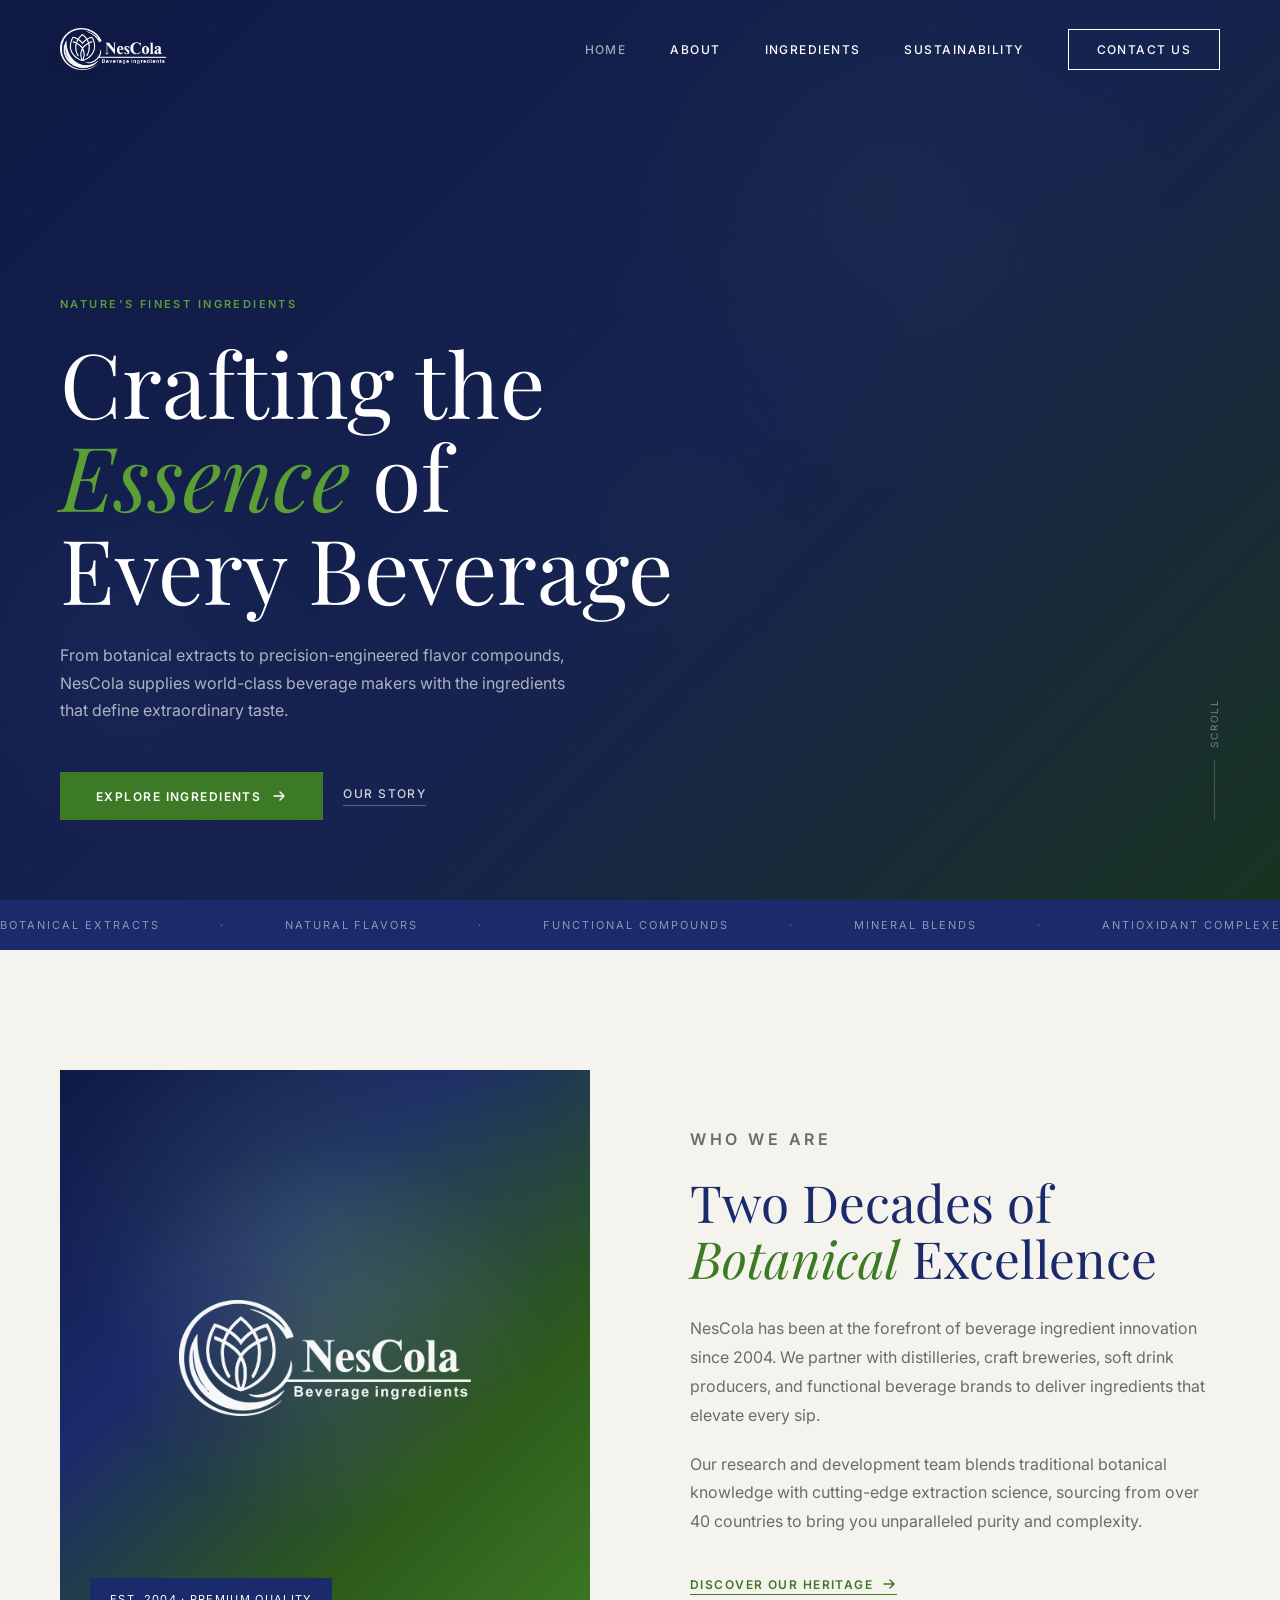
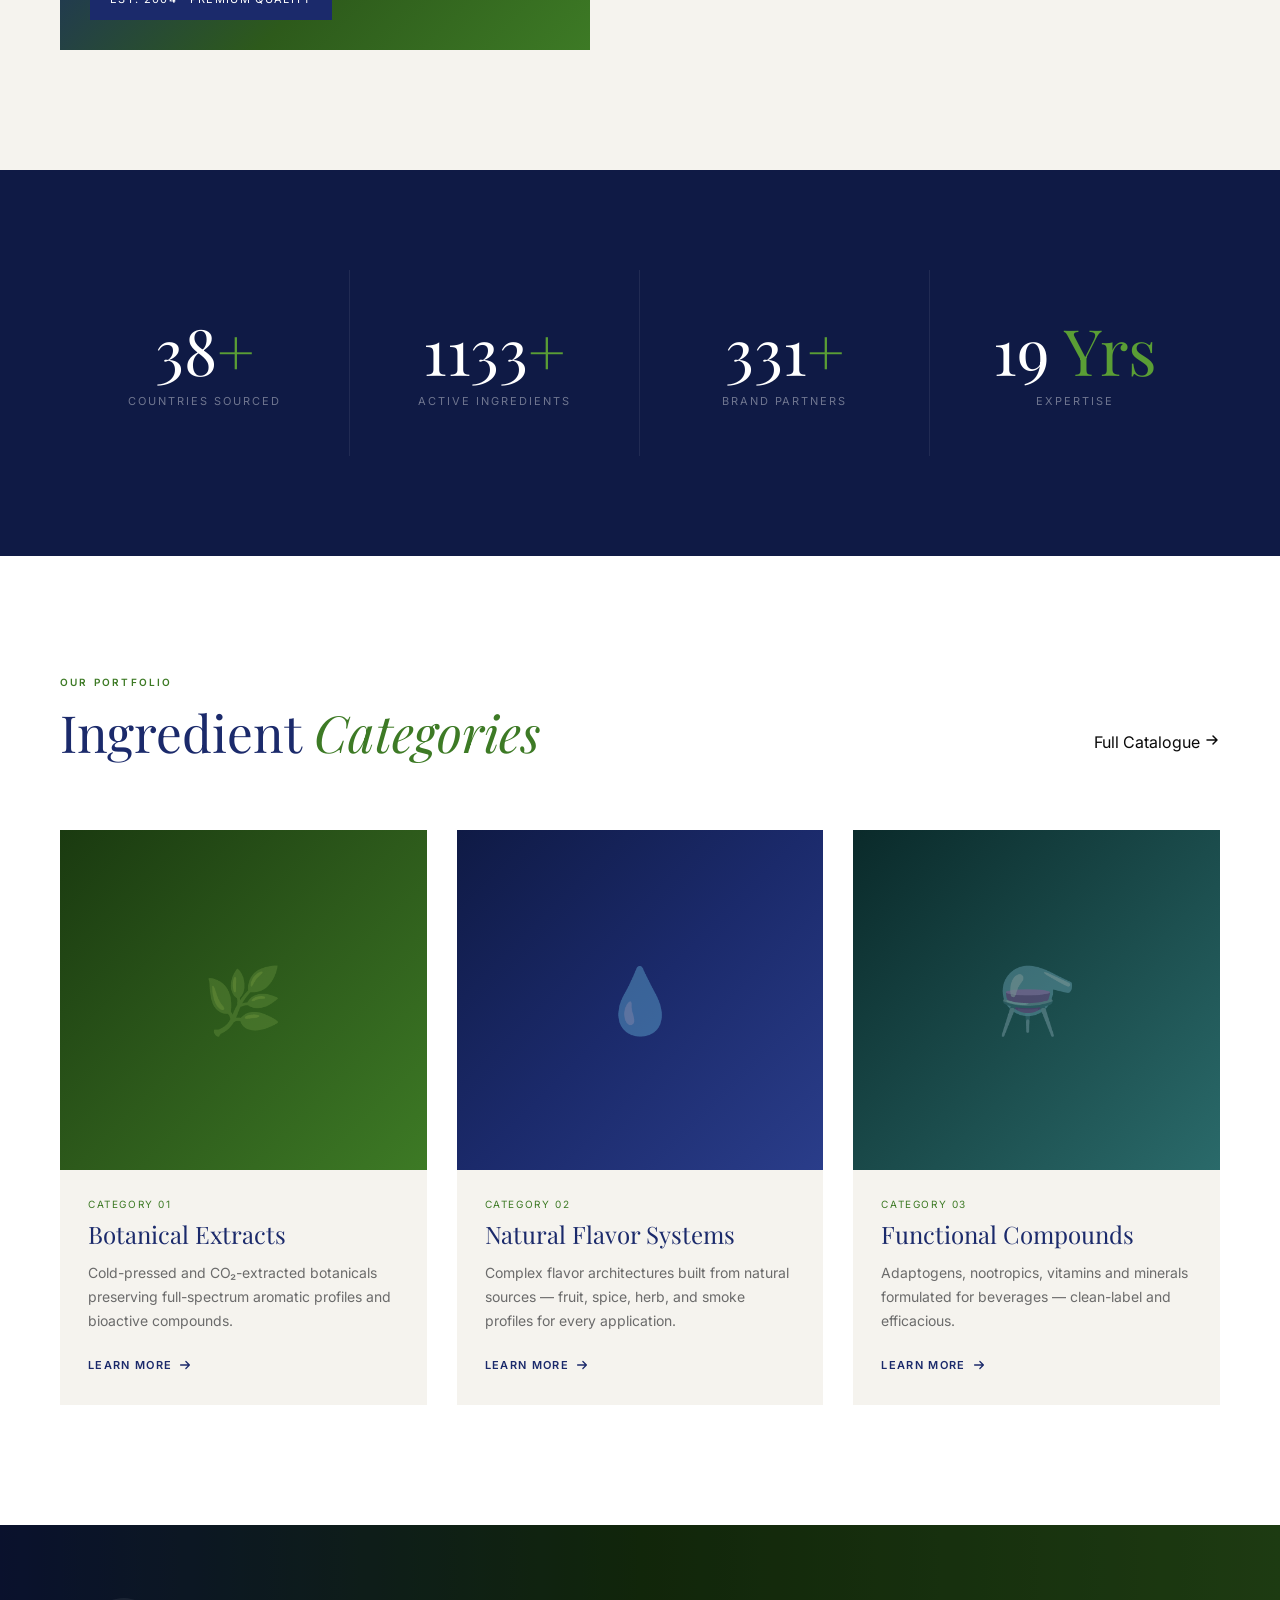
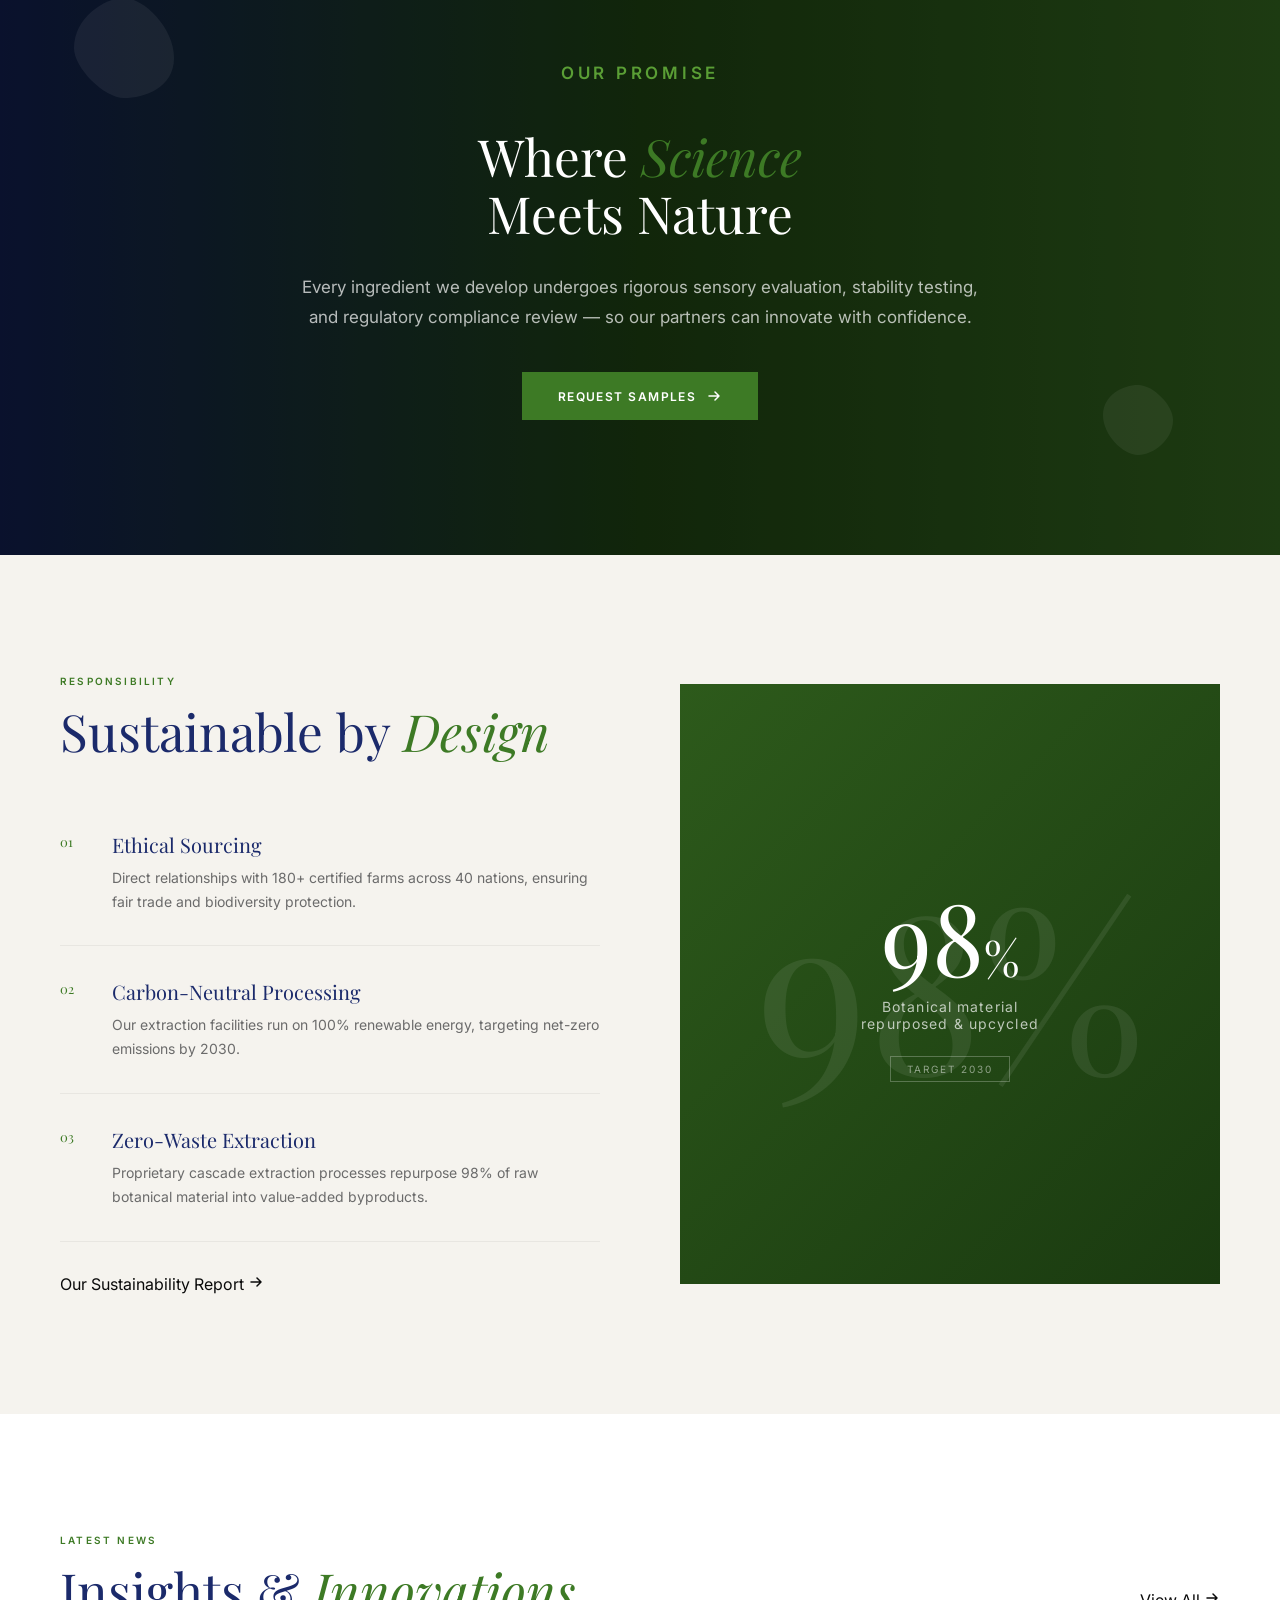
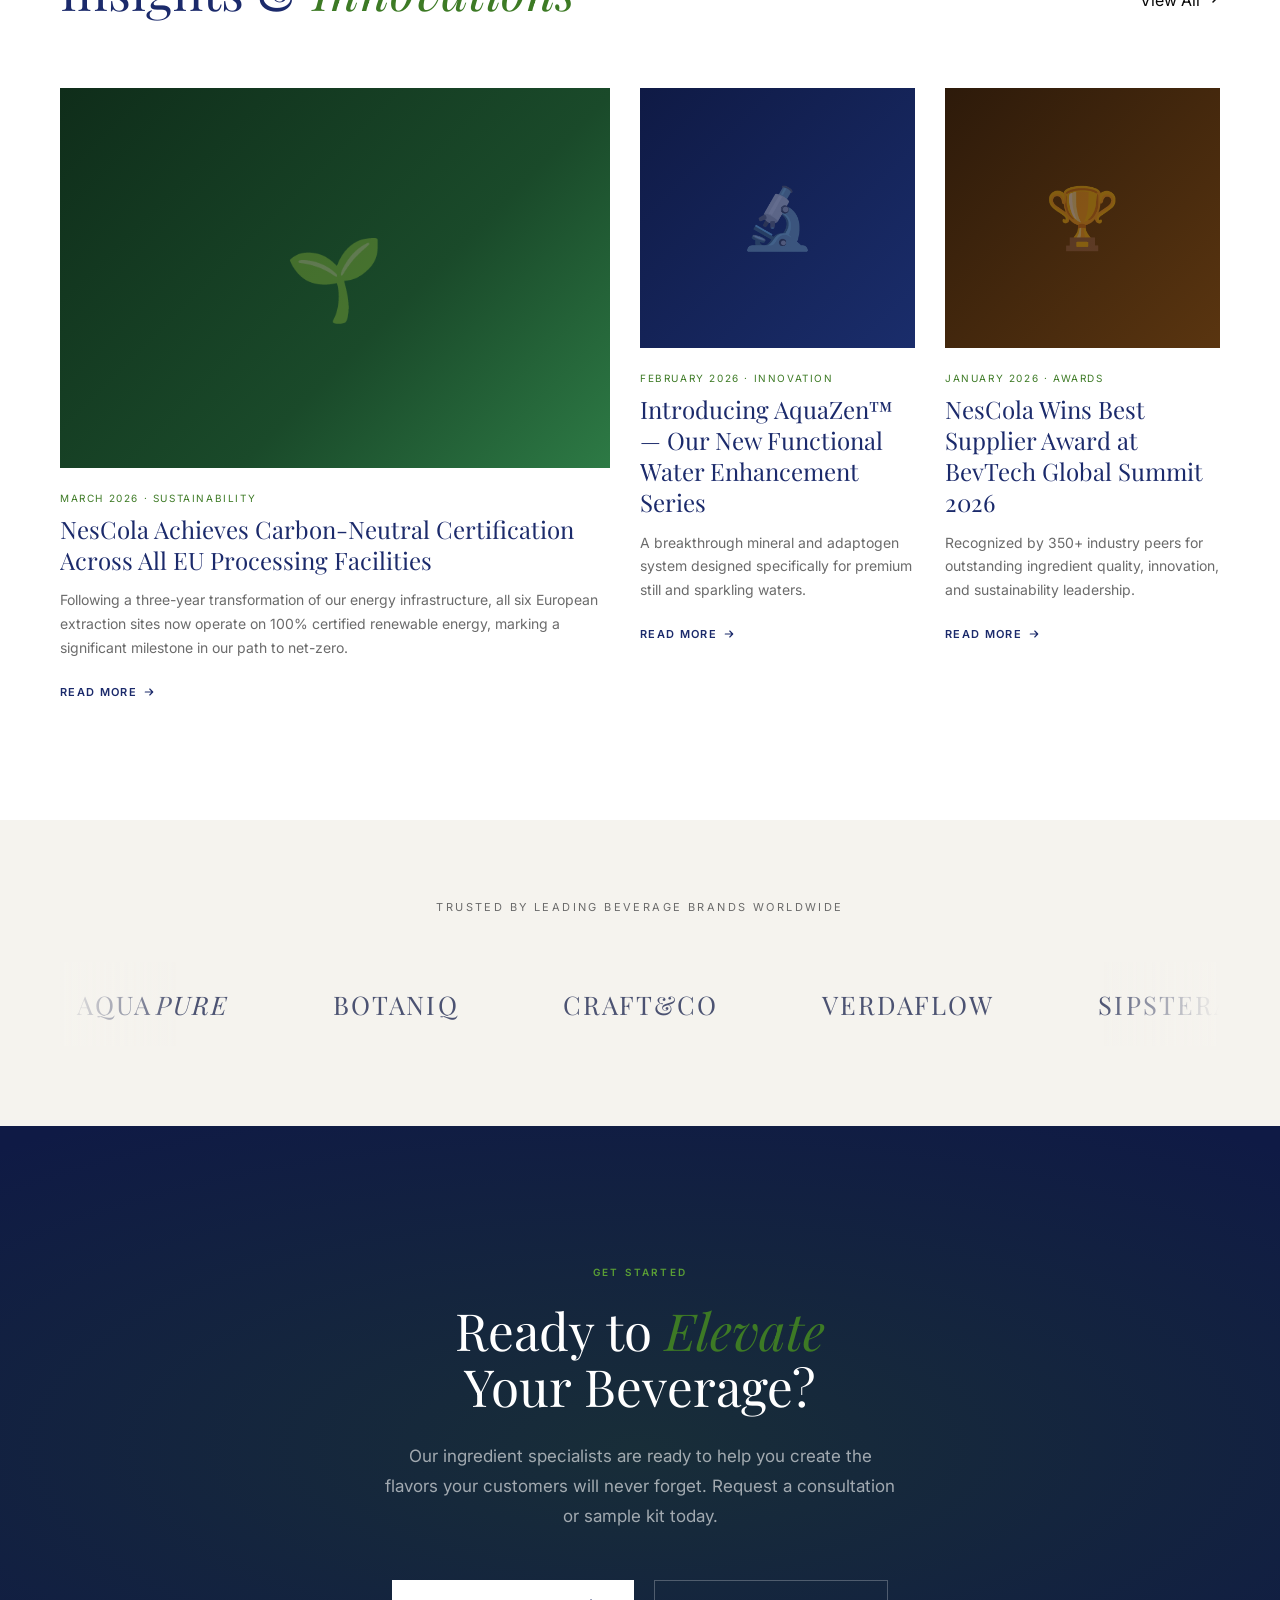
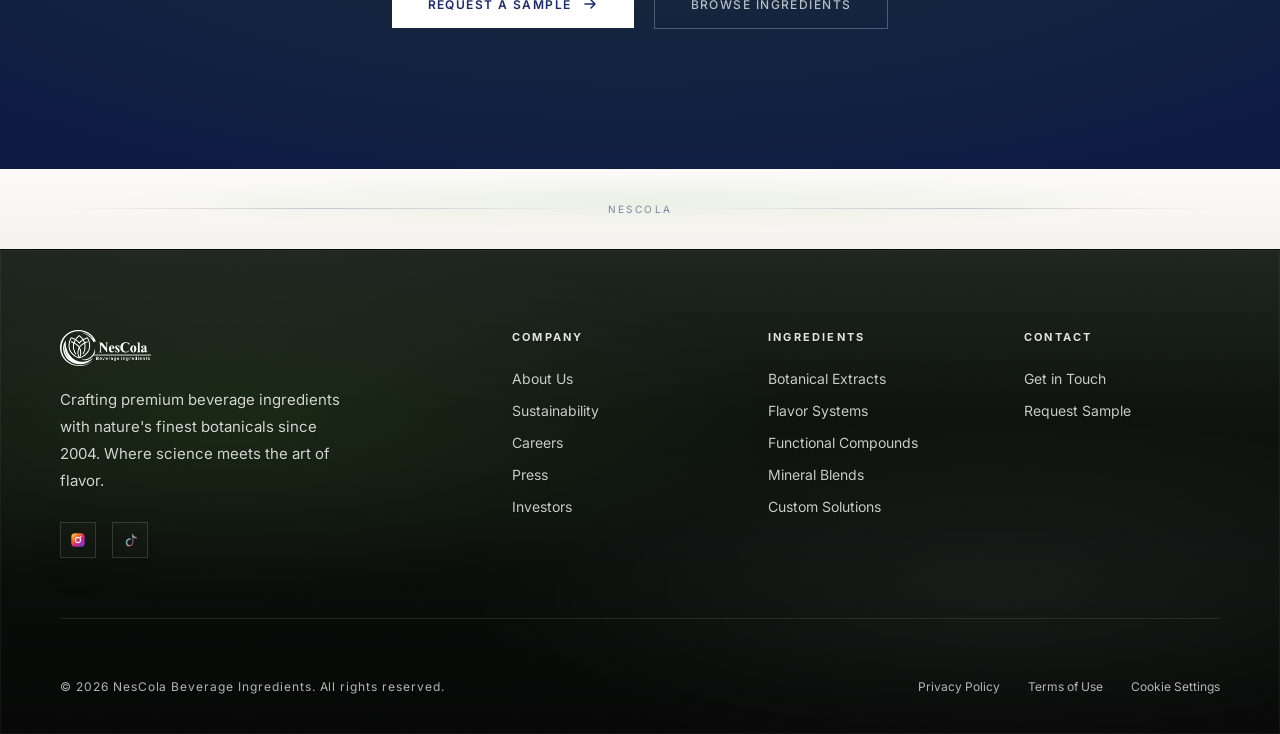
==== index.html @ 810b6f32 "Initial commit: Upload website" ====
<!DOCTYPE html>
<html lang="en">
<head>
  <meta charset="UTF-8" />
  <meta name="viewport" content="width=device-width, initial-scale=1.0" />
  <title>NesCola – Beverage Ingredients</title>
  <meta name="description" content="NesCola crafts premium beverage ingredients — botanical extracts, natural flavors, and functional compounds for world-class drink makers." />
  <link rel="preconnect" href="https://fonts.googleapis.com" />
  <link rel="preconnect" href="https://fonts.gstatic.com" crossorigin />
  <link href="https://fonts.googleapis.com/css2?family=Playfair+Display:ital,wght@0,400;0,500;1,400;1,500&family=Inter:wght@300;400;500;600&display=swap" rel="stylesheet" />
  <link rel="stylesheet" href="css/style.css" />
</head>
<body>

  <!-- Loader -->
  <div id="loader">
    <div class="loader-stack">
      <div class="loader-ring" aria-hidden="true"></div>
      <div class="loader-mark">
        <img src="logo.png" alt="NesCola" class="loader-logo" />
        <div class="loader-subtitle">Private ingredient house</div>
      </div>
      <div class="loader-bar" aria-hidden="true"><div class="loader-bar-fill"></div></div>
      <div class="loader-metrics" aria-live="polite">
        <span class="loader-dot" aria-hidden="true"></span>
        <span class="loader-pct" id="loader-pct">0%</span>
        <span>Preparing experience</span>
      </div>
    </div>
  </div>

  <!-- Page transition overlay -->
  <div id="page-transition" aria-hidden="true">
    <div class="transition-mark">
      <span class="mark-line"></span>
      <span>NesCola</span>
    </div>
  </div>

  <!-- Progress bar -->
  <div id="progress-bar"></div>

  <!-- Custom cursor -->
  <div class="cursor"></div>
  <div class="cursor-follower"></div>

  <!-- Mobile Menu -->
  <nav class="mobile-menu">
    <a href="index.html">Home</a>
    <a href="about.html">About</a>
    <a href="products.html">Ingredients</a>
    <a href="sustainability.html">Sustainability</a>
    <a href="contact.html">Contact</a>
  </nav>

  <!-- Navbar -->
  <header id="navbar">
    <a href="index.html" class="nav-logo"><img src="logo.png" alt="NesCola" /></a>
    <nav class="nav-links">
      <a href="index.html">Home</a>
      <a href="about.html">About</a>
      <a href="products.html">Ingredients</a>
      <a href="sustainability.html">Sustainability</a>
      <a href="contact.html" class="nav-cta">Contact Us</a>
    </nav>
    <div class="hamburger">
      <span></span><span></span><span></span>
    </div>
  </header>

  <!-- HERO -->
  <section class="hero">
    <div class="hero-bg">
      <div class="hero-shape hero-shape-1"></div>
      <div class="hero-shape hero-shape-2"></div>
      <div class="hero-shape hero-shape-3"></div>
    </div>
    <div class="hero-content">
      <p class="hero-eyebrow reveal-clip">Nature's Finest Ingredients</p>
      <h1 class="hero-title">
        Crafting the<br />
        <em>Essence</em> of<br />
        Every Beverage
      </h1>
      <p class="hero-subtitle">
        From botanical extracts to precision-engineered flavor compounds, NesCola supplies world-class beverage makers with the ingredients that define extraordinary taste.
      </p>
      <div class="hero-actions">
        <a href="products.html" class="btn-primary">
          Explore Ingredients
          <svg width="16" height="16" viewBox="0 0 16 16" fill="none"><path d="M3 8h10M9 4l4 4-4 4" stroke="currentColor" stroke-width="1.5" stroke-linecap="round" stroke-linejoin="round"/></svg>
        </a>
        <a href="about.html" class="btn-ghost">Our Story</a>
      </div>
    </div>
    <div class="hero-scroll">
      <span>Scroll</span>
      <div class="scroll-line"></div>
    </div>
  </section>

  <!-- Marquee -->
  <div class="marquee-section">
    <div class="marquee-track">
      <span>Botanical Extracts</span><span class="dot">·</span>
      <span>Natural Flavors</span><span class="dot">·</span>
      <span>Functional Compounds</span><span class="dot">·</span>
      <span>Mineral Blends</span><span class="dot">·</span>
      <span>Antioxidant Complexes</span><span class="dot">·</span>
      <span>Hop Derivatives</span><span class="dot">·</span>
      <span>Tea Concentrates</span><span class="dot">·</span>
      <span>Citrus Profiles</span><span class="dot">·</span>
      <span>Fermentation Aids</span><span class="dot">·</span>
      <span>Clean Label Solutions</span><span class="dot">·</span>
    </div>
  </div>

  <!-- Intro Split -->
  <section class="intro-section">
    <div class="intro-visual reveal-left">
      <div class="intro-visual-frame" aria-hidden="true">
        <img src="logo.png" alt="NesCola" class="intro-visual-logo" />
      </div>
      <div class="intro-visual-tag">Est. 2004 · Premium Quality</div>
    </div>
    <div class="intro-text reveal-right" data-delay="150">
      <p class="section-label">Who We Are</p>
      <h2 class="section-title">Two Decades of <em>Botanical</em> Excellence</h2>
      <p>NesCola has been at the forefront of beverage ingredient innovation since 2004. We partner with distilleries, craft breweries, soft drink producers, and functional beverage brands to deliver ingredients that elevate every sip.</p>
      <p>Our research and development team blends traditional botanical knowledge with cutting-edge extraction science, sourcing from over 40 countries to bring you unparalleled purity and complexity.</p>
      <a href="about.html" class="btn-link">
        Discover Our Heritage
        <svg width="16" height="16" viewBox="0 0 16 16" fill="none"><path d="M3 8h10M9 4l4 4-4 4" stroke="currentColor" stroke-width="1.5" stroke-linecap="round" stroke-linejoin="round"/></svg>
      </a>
    </div>
  </section>

  <!-- Stats -->
  <section class="stats-section">
    <div class="stat-item reveal" data-delay="0">
      <div class="stat-num" data-count="40" data-suffix="+">40<span>+</span></div>
      <div class="stat-label">Countries Sourced</div>
    </div>
    <div class="stat-item reveal" data-delay="100">
      <div class="stat-num" data-count="1200" data-suffix="+">1200<span>+</span></div>
      <div class="stat-label">Active Ingredients</div>
    </div>
    <div class="stat-item reveal" data-delay="200">
      <div class="stat-num" data-count="350" data-suffix="+">350<span>+</span></div>
      <div class="stat-label">Brand Partners</div>
    </div>
    <div class="stat-item reveal" data-delay="300">
      <div class="stat-num" data-count="20" data-suffix=" Yrs">20<span> Yrs</span></div>
      <div class="stat-label">Expertise</div>
    </div>
  </section>

  <!-- Products -->
  <section class="products-section">
    <div class="products-header">
      <div class="reveal">
        <p class="section-label">Our Portfolio</p>
        <h2 class="section-title">Ingredient <em>Categories</em></h2>
      </div>
      <a href="products.html" class="btn-link reveal" style="margin-bottom:8px;">
        Full Catalogue
        <svg width="16" height="16" viewBox="0 0 16 16" fill="none"><path d="M3 8h10M9 4l4 4-4 4" stroke="currentColor" stroke-width="1.5" stroke-linecap="round" stroke-linejoin="round"/></svg>
      </a>
    </div>
    <div class="products-grid" data-stagger>
      <!-- Card 1 -->
      <div class="product-card reveal">
        <div class="product-card-visual">
          <div class="product-card-bg bg-botanicals" style="align-items:center;justify-content:center;">
            <span class="product-icon">🌿</span>
          </div>
          <div class="product-card-overlay"></div>
        </div>
        <div class="product-card-body">
          <div class="product-card-tag">Category 01</div>
          <h3 class="product-card-title">Botanical Extracts</h3>
          <p class="product-card-desc">Cold-pressed and CO₂-extracted botanicals preserving full-spectrum aromatic profiles and bioactive compounds.</p>
          <a href="products.html" class="product-card-link">
            Learn More
            <svg width="14" height="14" viewBox="0 0 16 16" fill="none"><path d="M3 8h10M9 4l4 4-4 4" stroke="currentColor" stroke-width="1.5" stroke-linecap="round" stroke-linejoin="round"/></svg>
          </a>
        </div>
      </div>
      <!-- Card 2 -->
      <div class="product-card reveal" data-delay="100">
        <div class="product-card-visual">
          <div class="product-card-bg bg-extracts" style="align-items:center;justify-content:center;">
            <span class="product-icon">💧</span>
          </div>
          <div class="product-card-overlay"></div>
        </div>
        <div class="product-card-body">
          <div class="product-card-tag">Category 02</div>
          <h3 class="product-card-title">Natural Flavor Systems</h3>
          <p class="product-card-desc">Complex flavor architectures built from natural sources — fruit, spice, herb, and smoke profiles for every application.</p>
          <a href="products.html" class="product-card-link">
            Learn More
            <svg width="14" height="14" viewBox="0 0 16 16" fill="none"><path d="M3 8h10M9 4l4 4-4 4" stroke="currentColor" stroke-width="1.5" stroke-linecap="round" stroke-linejoin="round"/></svg>
          </a>
        </div>
      </div>
      <!-- Card 3 -->
      <div class="product-card reveal" data-delay="200">
        <div class="product-card-visual">
          <div class="product-card-bg bg-functional" style="align-items:center;justify-content:center;">
            <span class="product-icon">⚗️</span>
          </div>
          <div class="product-card-overlay"></div>
        </div>
        <div class="product-card-body">
          <div class="product-card-tag">Category 03</div>
          <h3 class="product-card-title">Functional Compounds</h3>
          <p class="product-card-desc">Adaptogens, nootropics, vitamins and minerals formulated for beverages — clean-label and efficacious.</p>
          <a href="products.html" class="product-card-link">
            Learn More
            <svg width="14" height="14" viewBox="0 0 16 16" fill="none"><path d="M3 8h10M9 4l4 4-4 4" stroke="currentColor" stroke-width="1.5" stroke-linecap="round" stroke-linejoin="round"/></svg>
          </a>
        </div>
      </div>
    </div>
  </section>

  <!-- Feature Band -->
  <section class="feature-band">
    <div class="feature-band-bg"></div>
    <div class="feature-band-overlay"></div>
    <!-- Leaf decorations -->
    <div class="leaf-deco leaf-1">
      <svg width="120" height="120" viewBox="0 0 120 120"><path d="M60 10 C80 10 110 40 110 70 C110 100 80 110 60 110 C40 110 10 80 10 60 C10 30 40 10 60 10Z"/></svg>
    </div>
    <div class="leaf-deco leaf-2">
      <svg width="80" height="80" viewBox="0 0 80 80"><path d="M40 5 C55 5 75 25 75 45 C75 65 55 75 40 75 C25 75 5 55 5 40 C5 20 25 5 40 5Z"/></svg>
    </div>
    <div class="feature-band-content">
      <p class="section-label reveal">Our Promise</p>
      <h2 class="section-title reveal" data-delay="100">
        Where <em>Science</em><br />Meets Nature
      </h2>
      <p class="reveal" data-delay="200">
        Every ingredient we develop undergoes rigorous sensory evaluation, stability testing, and regulatory compliance review — so our partners can innovate with confidence.
      </p>
      <a href="contact.html" class="btn-primary reveal" data-delay="300" style="margin:0 auto;">
        Request Samples
        <svg width="16" height="16" viewBox="0 0 16 16" fill="none"><path d="M3 8h10M9 4l4 4-4 4" stroke="currentColor" stroke-width="1.5" stroke-linecap="round" stroke-linejoin="round"/></svg>
      </a>
    </div>
  </section>

  <!-- Sustainability teaser -->
  <section class="sustain-section">
    <div class="sustain-pillars reveal-left">
      <p class="section-label">Responsibility</p>
      <h2 class="section-title" style="margin-bottom:40px;">Sustainable by <em>Design</em></h2>
      <div class="sustain-pillar">
        <div class="pillar-num">01</div>
        <div class="pillar-content">
          <h4>Ethical Sourcing</h4>
          <p>Direct relationships with 180+ certified farms across 40 nations, ensuring fair trade and biodiversity protection.</p>
        </div>
      </div>
      <div class="sustain-pillar">
        <div class="pillar-num">02</div>
        <div class="pillar-content">
          <h4>Carbon-Neutral Processing</h4>
          <p>Our extraction facilities run on 100% renewable energy, targeting net-zero emissions by 2030.</p>
        </div>
      </div>
      <div class="sustain-pillar">
        <div class="pillar-num">03</div>
        <div class="pillar-content">
          <h4>Zero-Waste Extraction</h4>
          <p>Proprietary cascade extraction processes repurpose 98% of raw botanical material into value-added byproducts.</p>
        </div>
      </div>
      <a href="sustainability.html" class="btn-link" style="margin-top:32px;">
        Our Sustainability Report
        <svg width="16" height="16" viewBox="0 0 16 16" fill="none"><path d="M3 8h10M9 4l4 4-4 4" stroke="currentColor" stroke-width="1.5" stroke-linecap="round" stroke-linejoin="round"/></svg>
      </a>
    </div>
    <div class="sustain-visual reveal-right" data-delay="200">
      <div class="sustain-visual-inner">
        <div class="sustain-big-num">98%</div>
        <div class="sustain-badge">
          <div class="big-pct">98<span style="font-size:48px">%</span></div>
          <p>Botanical material<br />repurposed &amp; upcycled</p>
          <span class="year-tag">Target 2030</span>
        </div>
      </div>
    </div>
  </section>

  <!-- News -->
  <section class="news-section">
    <div style="display:flex;align-items:flex-end;justify-content:space-between;margin-bottom:0;">
      <div class="reveal">
        <p class="section-label">Latest News</p>
        <h2 class="section-title">Insights &amp; <em>Innovations</em></h2>
      </div>
      <a href="#" class="btn-link reveal" style="margin-bottom:8px;">
        View All
        <svg width="16" height="16" viewBox="0 0 16 16" fill="none"><path d="M3 8h10M9 4l4 4-4 4" stroke="currentColor" stroke-width="1.5" stroke-linecap="round" stroke-linejoin="round"/></svg>
      </a>
    </div>
    <div class="news-grid">
      <div class="news-card featured reveal">
        <div class="news-card-img">
          <div class="news-card-img-bg bg-news-1" style="display:flex;align-items:center;justify-content:center;">
            <span style="font-size:80px;opacity:0.35">🌱</span>
          </div>
        </div>
        <div class="news-date">March 2026 · Sustainability</div>
        <h3 class="news-title">NesCola Achieves Carbon-Neutral Certification Across All EU Processing Facilities</h3>
        <p class="news-excerpt">Following a three-year transformation of our energy infrastructure, all six European extraction sites now operate on 100% certified renewable energy, marking a significant milestone in our path to net-zero.</p>
        <a href="#" class="news-link">Read More <svg width="12" height="12" viewBox="0 0 16 16" fill="none"><path d="M3 8h10M9 4l4 4-4 4" stroke="currentColor" stroke-width="1.5" stroke-linecap="round" stroke-linejoin="round"/></svg></a>
      </div>
      <div class="news-card reveal" data-delay="100">
        <div class="news-card-img">
          <div class="news-card-img-bg bg-news-2" style="display:flex;align-items:center;justify-content:center;">
            <span style="font-size:60px;opacity:0.35">🔬</span>
          </div>
        </div>
        <div class="news-date">February 2026 · Innovation</div>
        <h3 class="news-title">Introducing AquaZen™ — Our New Functional Water Enhancement Series</h3>
        <p class="news-excerpt">A breakthrough mineral and adaptogen system designed specifically for premium still and sparkling waters.</p>
        <a href="#" class="news-link">Read More <svg width="12" height="12" viewBox="0 0 16 16" fill="none"><path d="M3 8h10M9 4l4 4-4 4" stroke="currentColor" stroke-width="1.5" stroke-linecap="round" stroke-linejoin="round"/></svg></a>
      </div>
      <div class="news-card reveal" data-delay="200">
        <div class="news-card-img">
          <div class="news-card-img-bg bg-news-3" style="display:flex;align-items:center;justify-content:center;">
            <span style="font-size:60px;opacity:0.35">🏆</span>
          </div>
        </div>
        <div class="news-date">January 2026 · Awards</div>
        <h3 class="news-title">NesCola Wins Best Supplier Award at BevTech Global Summit 2026</h3>
        <p class="news-excerpt">Recognized by 350+ industry peers for outstanding ingredient quality, innovation, and sustainability leadership.</p>
        <a href="#" class="news-link">Read More <svg width="12" height="12" viewBox="0 0 16 16" fill="none"><path d="M3 8h10M9 4l4 4-4 4" stroke="currentColor" stroke-width="1.5" stroke-linecap="round" stroke-linejoin="round"/></svg></a>
      </div>
    </div>
  </section>

  <!-- Partners -->
  <section class="partners-section">
    <p class="partners-title reveal">Trusted by leading beverage brands worldwide</p>
    <div class="partners-marquee reveal" data-delay="100" aria-label="Partner brands carousel">
      <div class="partners-track">
        <span class="partner-logo">Aqua<em>Pure</em></span>
        <span class="partner-logo">Botaniq</span>
        <span class="partner-logo">Craft&amp;Co</span>
        <span class="partner-logo">VerdaFlow</span>
        <span class="partner-logo">Sipstera</span>
        <span class="partner-logo">NovaBev</span>
        <span class="partner-logo">LumenFizz</span>
        <span class="partner-logo">Herbal&amp;Stone</span>
        <span class="partner-logo">CitrusWorks</span>
        <span class="partner-logo">DriftSpring</span>
      </div>
    </div>
  </section>

  <!-- CTA -->
  <section class="cta-section">
    <span class="section-label reveal">Get Started</span>
    <h2 class="section-title reveal" data-delay="100">Ready to <em>Elevate</em><br />Your Beverage?</h2>
    <p class="reveal" data-delay="200">Our ingredient specialists are ready to help you create the flavors your customers will never forget. Request a consultation or sample kit today.</p>
    <div class="cta-actions reveal" data-delay="300">
      <a href="contact.html" class="btn-white">
        Request a Sample
        <svg width="16" height="16" viewBox="0 0 16 16" fill="none"><path d="M3 8h10M9 4l4 4-4 4" stroke="currentColor" stroke-width="1.5" stroke-linecap="round" stroke-linejoin="round"/></svg>
      </a>
      <a href="products.html" class="btn-outline-white">Browse Ingredients</a>
    </div>
  </section>

  <!-- Pre-footer separator -->
  <section class="pre-footer" aria-hidden="true">
    <div class="pre-footer-inner">
      <span class="pre-footer-line"></span>
      <span class="pre-footer-kicker">NesCola</span>
      <span class="pre-footer-line"></span>
    </div>
  </section>

  <!-- Footer -->
  <footer>
    <div class="footer-top">
      <div class="footer-brand">
        <img src="logo.png" alt="NesCola" />
        <p>Crafting premium beverage ingredients with nature's finest botanicals since 2004. Where science meets the art of flavor.</p>
        <div class="social-links">
          <a href="#" aria-label="Instagram">
            <svg class="social-icon-bg" viewBox="0 0 24 24" aria-hidden="true">
              <defs>
                <linearGradient id="igG" x1="0" y1="0" x2="1" y2="1">
                  <stop offset="0" stop-color="#feda75"/>
                  <stop offset="0.28" stop-color="#fa7e1e"/>
                  <stop offset="0.55" stop-color="#d62976"/>
                  <stop offset="0.78" stop-color="#962fbf"/>
                  <stop offset="1" stop-color="#4f5bd5"/>
                </linearGradient>
              </defs>
              <path fill="url(#igG)" d="M7.5 2h9A5.5 5.5 0 0 1 22 7.5v9A5.5 5.5 0 0 1 16.5 22h-9A5.5 5.5 0 0 1 2 16.5v-9A5.5 5.5 0 0 1 7.5 2Z"/>
              <path fill="#fff" fill-opacity="0.92" d="M12 7.3A4.7 4.7 0 1 0 16.7 12 4.71 4.71 0 0 0 12 7.3Zm0 7.7A3 3 0 1 1 15 12a3 3 0 0 1-3 3Zm5.35-7.98a1.1 1.1 0 1 1-1.1-1.1 1.1 1.1 0 0 1 1.1 1.1Z"/>
            </svg>
          </a>
          <a href="#" aria-label="TikTok">
            <svg class="social-icon-bg" viewBox="0 0 24 24" aria-hidden="true">
              <defs>
                <linearGradient id="ttC" x1="0" y1="0" x2="1" y2="1">
                  <stop offset="0" stop-color="#25F4EE"/>
                  <stop offset="1" stop-color="#FE2C55"/>
                </linearGradient>
              </defs>
              <path fill="url(#ttC)" d="M13.6 2h2.2c.2 2 1.4 3.8 3.2 4.7 1 .5 2 .8 3 .8v2.2c-1.8.1-3.5-.4-5-1.4v7.2c0 3.4-2.8 6.2-6.2 6.2S5.6 19 5.6 15.6s2.8-6.2 6.2-6.2c.4 0 .8 0 1.2.1v2.4c-.4-.2-.8-.2-1.2-.2-2.1 0-3.9 1.7-3.9 3.9S9.7 19.5 11.8 19.5s3.9-1.7 3.9-3.9V2Z"/>
              <path fill="#fff" fill-opacity="0.18" d="M15.8 2c.2 2 1.4 3.8 3.2 4.7v2.2c-1.8-.3-3.4-1.2-4.4-2.6V2h1.2Z"/>
            </svg>
          </a>
        </div>
      </div>
      <div class="footer-col">
        <h5>Company</h5>
        <ul>
          <li><a href="about.html">About Us</a></li>
          <li><a href="sustainability.html">Sustainability</a></li>
          <li><a href="#">Careers</a></li>
          <li><a href="#">Press</a></li>
          <li><a href="#">Investors</a></li>
        </ul>
      </div>
      <div class="footer-col">
        <h5>Ingredients</h5>
        <ul>
          <li><a href="products.html">Botanical Extracts</a></li>
          <li><a href="products.html">Flavor Systems</a></li>
          <li><a href="products.html">Functional Compounds</a></li>
          <li><a href="products.html">Mineral Blends</a></li>
          <li><a href="products.html">Custom Solutions</a></li>
        </ul>
      </div>
      <div class="footer-col">
        <h5>Contact</h5>
        <ul>
          <li><a href="contact.html">Get in Touch</a></li>
          <li><a href="contact.html">Request Sample</a></li>
        </ul>
      </div>
    </div>
    <div class="footer-bottom">
      <p>© 2026 NesCola Beverage Ingredients. All rights reserved.</p>
      <div class="footer-bottom-links">
        <a href="#">Privacy Policy</a>
        <a href="#">Terms of Use</a>
        <a href="#">Cookie Settings</a>
      </div>
    </div>
  </footer>

  <!-- Back to top -->
  <button id="back-to-top" aria-label="Back to top">
    <svg width="18" height="18" viewBox="0 0 18 18" fill="none"><path d="M9 14V4M4 9l5-5 5 5" stroke="currentColor" stroke-width="1.5" stroke-linecap="round" stroke-linejoin="round"/></svg>
  </button>

  <script src="js/main.js"></script>
</body>
</html>
---- css/style.css ----
/* ============================================
   NESCOLA – BEVERAGE INGREDIENTS
   Luxury website inspired by Zegna Group
   ============================================ */

:root {
  --navy:   #1B2A6B;
  --navy-dark: #0F1A45;
  --green:  #2D5A1B;
  --green-mid: #3D7A25;
  --green-light: #5A9E35;
  --cream:  #F5F3EE;
  --white:  #FFFFFF;
  --black:  #0A0A0A;
  --gray:   #6B6B6B;
  --light-gray: #E8E6E1;
  --font-serif: 'Playfair Display', Georgia, serif;
  --font-sans:  'Inter', 'Helvetica Neue', Arial, sans-serif;
  --transition: 0.6s cubic-bezier(0.25, 0.46, 0.45, 0.94);
  --transition-fast: 0.3s cubic-bezier(0.25, 0.46, 0.45, 0.94);
  --ease-premium: cubic-bezier(0.22, 1, 0.36, 1);
}

/* ---- Reset & Base ---- */
*, *::before, *::after { box-sizing: border-box; margin: 0; padding: 0; }

html {
  font-size: 16px;
  scroll-behavior: smooth;
  overflow-x: hidden;
}

body {
  font-family: var(--font-sans);
  background: var(--white);
  color: var(--black);
  overflow-x: hidden;
}

a { text-decoration: none; color: inherit; }
img { display: block; max-width: 100%; }
ul { list-style: none; }

/* ---- Motion preferences ---- */
@media (prefers-reduced-motion: reduce) {
  html { scroll-behavior: auto; }
  *, *::before, *::after {
    animation-duration: 0.001ms !important;
    animation-iteration-count: 1 !important;
    transition-duration: 0.001ms !important;
  }
}

/* ---- Custom Cursor ---- */
.cursor {
  position: fixed;
  width: 10px; height: 10px;
  background: rgba(255,255,255,0.95);
  border-radius: 50%;
  pointer-events: none;
  z-index: 10000;
  transform: translate(-50%, -50%);
  transition: transform 0.1s, width 0.3s, height 0.3s, background 0.3s;
  mix-blend-mode: difference;
  box-shadow: 0 0 0 1px rgba(0,0,0,0.20), 0 14px 38px rgba(0,0,0,0.20);
}
.cursor-follower {
  position: fixed;
  width: 36px; height: 36px;
  border: 1.5px solid rgba(255,255,255,0.8);
  border-radius: 50%;
  pointer-events: none;
  z-index: 9999;
  transform: translate(-50%, -50%);
  transition: transform 0.35s cubic-bezier(0.175, 0.885, 0.32, 1.275), width 0.3s, height 0.3s, border-color 0.3s;
  mix-blend-mode: difference;
  box-shadow: 0 0 0 1px rgba(0,0,0,0.14);
}
.cursor.hover   { width: 20px; height: 20px; background: rgba(255,255,255,0.98); }
.cursor-follower.hover { width: 60px; height: 60px; border-color: rgba(255,255,255,0.9); opacity: 0.55; }

/* Cursor only on precise pointers */
@media (pointer: fine) {
  body { cursor: none; }
}
@media (pointer: coarse) {
  .cursor, .cursor-follower { display: none !important; }
}

/* ---- Page Transitions (exclusive) ---- */
#page-transition {
  position: fixed;
  inset: 0;
  z-index: 9997;
  pointer-events: none;
  opacity: 0;
  visibility: hidden;
  transform: translateY(8px);
  transition: opacity 520ms cubic-bezier(0.22, 1, 0.36, 1),
              transform 520ms cubic-bezier(0.22, 1, 0.36, 1),
              visibility 0s linear 520ms;
}

#page-transition::before {
  content: '';
  position: absolute;
  inset: 0;
  background:
    radial-gradient(ellipse 90% 65% at 50% 35%, rgba(90,158,53,0.18), transparent 55%),
    linear-gradient(135deg, rgba(15,26,69,0.96) 0%, rgba(27,42,107,0.96) 30%, rgba(45,90,27,0.96) 100%);
}

/* ultra-subtle grain */
#page-transition::after {
  content: '';
  position: absolute;
  inset: -20%;
  opacity: 0.08;
  background-image: url("data:image/svg+xml,%3Csvg xmlns='http://www.w3.org/2000/svg' width='180' height='180'%3E%3Cfilter id='n'%3E%3CfeTurbulence type='fractalNoise' baseFrequency='.9' numOctaves='3' stitchTiles='stitch'/%3E%3C/filter%3E%3Crect width='180' height='180' filter='url(%23n)' opacity='.8'/%3E%3C/svg%3E");
  mix-blend-mode: overlay;
  animation: grainDrift 6s linear infinite;
}

.transition-mark {
  position: absolute;
  left: 60px;
  bottom: 56px;
  display: flex;
  align-items: center;
  gap: 14px;
  color: rgba(255,255,255,0.55);
  font-size: 10px;
  letter-spacing: 0.22em;
  text-transform: uppercase;
  opacity: 0;
  transform: translateY(10px);
  transition: opacity 520ms cubic-bezier(0.22, 1, 0.36, 1),
              transform 520ms cubic-bezier(0.22, 1, 0.36, 1);
}
.transition-mark .mark-line {
  width: 64px;
  height: 1px;
  background: rgba(255,255,255,0.18);
  position: relative;
  overflow: hidden;
}
.transition-mark .mark-line::after {
  content: '';
  position: absolute;
  inset: 0;
  background: linear-gradient(90deg, transparent, rgba(255,255,255,0.65), transparent);
  transform: translateX(-100%);
  animation: markSweep 1.1s cubic-bezier(0.22, 1, 0.36, 1) infinite;
}

body.is-transitioning #page-transition {
  opacity: 1;
  visibility: visible;
  transform: translateY(0);
  transition: opacity 520ms cubic-bezier(0.22, 1, 0.36, 1),
              transform 520ms cubic-bezier(0.22, 1, 0.36, 1),
              visibility 0s;
}
body.is-transitioning .transition-mark {
  opacity: 1;
  transform: translateY(0);
}

@keyframes grainDrift {
  from { transform: translate3d(-2%, -2%, 0); }
  to   { transform: translate3d(2%, 2%, 0); }
}
@keyframes markSweep {
  0%   { transform: translateX(-100%); opacity: 0.3; }
  35%  { opacity: 0.8; }
  100% { transform: translateX(100%); opacity: 0.2; }
}

/* ---- Page Loader ---- */
#loader {
  position: fixed; inset: 0;
  background: var(--navy-dark);
  z-index: 9998;
  display: flex; align-items: center; justify-content: center;
  flex-direction: column;
  gap: 24px;
  transition: opacity 0.8s ease, visibility 0.8s ease;
}
#loader.hidden { opacity: 0; visibility: hidden; }
#loader .loader-logo {
  width: 140px;
  animation: pulse 1.5s ease-in-out infinite;
  filter: brightness(0) invert(1) drop-shadow(0 18px 40px rgba(0,0,0,0.45));
  opacity: 0.98;
}
#loader .loader-bar {
  width: 200px; height: 2px;
  background: rgba(255,255,255,0.15);
  border-radius: 2px;
  overflow: hidden;
}
#loader .loader-bar-fill {
  height: 100%;
  background: linear-gradient(90deg, var(--green-mid), var(--green-light));
  border-radius: 2px;
  animation: load 1.8s ease-in-out forwards;
}
@keyframes load { from { width: 0; } to { width: 100%; } }
@keyframes pulse { 0%,100%{opacity:1;transform:scale(1)} 50%{opacity:0.7;transform:scale(0.96)} }

/* Premium loader enhancements */
#loader::before {
  content: '';
  position: absolute;
  inset: 0;
  background:
    radial-gradient(ellipse 80% 60% at 50% 35%, rgba(90,158,53,0.22), transparent 58%),
    linear-gradient(135deg, #0F1A45 0%, #162250 30%, #1a3a10 70%, #2D5A1B 100%);
  background-size: 180% 180%;
  animation: gradientDrift 14s var(--ease-premium) infinite;
  opacity: 0.95;
}
#loader::after {
  content: '';
  position: absolute;
  inset: -20%;
  opacity: 0.08;
  background-image: url("data:image/svg+xml,%3Csvg xmlns='http://www.w3.org/2000/svg' width='180' height='180'%3E%3Cfilter id='n'%3E%3CfeTurbulence type='fractalNoise' baseFrequency='.85' numOctaves='3' stitchTiles='stitch'/%3E%3C/filter%3E%3Crect width='180' height='180' filter='url(%23n)' opacity='.8'/%3E%3C/svg%3E");
  mix-blend-mode: overlay;
  animation: grainDrift 6s linear infinite;
  pointer-events: none;
}

.loader-stack {
  position: relative;
  z-index: 1;
  display: flex;
  flex-direction: column;
  align-items: center;
  gap: 18px;
}

.loader-mark {
  display: flex;
  flex-direction: column;
  align-items: center;
  gap: 10px;
}

.loader-subtitle {
  font-size: 10px;
  letter-spacing: 0.24em;
  text-transform: uppercase;
  color: rgba(255,255,255,0.55);
}

.loader-metrics {
  display: flex;
  align-items: center;
  gap: 10px;
  color: rgba(255,255,255,0.5);
  font-size: 10px;
  letter-spacing: 0.18em;
  text-transform: uppercase;
}
.loader-dot {
  width: 4px; height: 4px;
  border-radius: 50%;
  background: var(--green-light);
  box-shadow: 0 0 0 6px rgba(90,158,53,0.12);
}
.loader-pct {
  font-variant-numeric: tabular-nums;
  color: rgba(255,255,255,0.68);
}

.loader-ring {
  width: 54px; height: 54px;
  border-radius: 999px;
  border: 1px solid rgba(255,255,255,0.14);
  position: relative;
}
.loader-ring::before {
  content: '';
  position: absolute;
  inset: -1px;
  border-radius: 999px;
  border: 1px solid rgba(90,158,53,0.55);
  border-left-color: transparent;
  border-bottom-color: transparent;
  animation: ringSpin 1.15s var(--ease-premium) infinite;
}
@keyframes ringSpin { to { transform: rotate(360deg); } }

/* reduced motion: keep premium but static */
@media (prefers-reduced-motion: reduce) {
  #loader::before, #loader::after,
  #loader .loader-logo,
  #loader .loader-bar-fill,
  .loader-ring::before {
    animation: none !important;
  }
}

/* ---- Navigation ---- */
#navbar {
  position: fixed; top: 0; left: 0; right: 0;
  z-index: 1000;
  padding: 28px 60px;
  display: flex; align-items: center; justify-content: space-between;
  transition: background var(--transition), padding var(--transition), box-shadow var(--transition);
}
#navbar.scrolled {
  background: rgba(255,255,255,0.96);
  backdrop-filter: blur(20px);
  padding: 16px 60px;
  box-shadow: 0 1px 30px rgba(0,0,0,0.08);
}
#navbar.dark-nav {
  background: transparent;
}
.nav-logo img { height: 42px; transition: height var(--transition); }
#navbar.scrolled .nav-logo img { height: 34px; }

/* Improve logo visibility on dark heroes */
#navbar:not(.scrolled) .nav-logo img {
  filter: brightness(0) invert(1) drop-shadow(0 10px 24px rgba(0,0,0,0.28));
  opacity: 0.98;
  transition: height var(--transition), filter var(--transition-fast), opacity var(--transition-fast);
}
#navbar.scrolled .nav-logo img {
  filter: none;
  opacity: 1;
  transition: height var(--transition), filter var(--transition-fast), opacity var(--transition-fast);
}

.nav-links {
  display: flex; gap: 44px; align-items: center;
}
.nav-links a {
  font-family: var(--font-sans);
  font-size: 12px;
  font-weight: 500;
  letter-spacing: 0.12em;
  text-transform: uppercase;
  color: var(--white);
  transition: color var(--transition-fast), opacity var(--transition-fast);
  position: relative;
}
.nav-links a::after {
  content: '';
  position: absolute; bottom: -4px; left: 0; right: 0;
  height: 1px; background: var(--green-light);
  transform: scaleX(0); transform-origin: left;
  transition: transform var(--transition-fast);
}
.nav-links a:hover::after { transform: scaleX(1); }
#navbar.scrolled .nav-links a { color: var(--navy); }
.nav-links a:hover { opacity: 0.7; }

.nav-cta {
  font-size: 12px; font-weight: 600;
  letter-spacing: 0.1em; text-transform: uppercase;
  padding: 12px 28px;
  border: 1.5px solid var(--white);
  color: var(--white) !important;
  transition: background var(--transition-fast), color var(--transition-fast), border-color var(--transition-fast) !important;
}
.nav-cta::after { display: none !important; }
.nav-cta:hover { background: var(--white); color: var(--navy) !important; }
#navbar.scrolled .nav-cta { border-color: var(--navy); color: var(--navy) !important; }
#navbar.scrolled .nav-cta:hover { background: var(--navy); color: var(--white) !important; }

.hamburger {
  display: none;
  flex-direction: column; gap: 5px;
  cursor: pointer; padding: 4px;
}
.hamburger span {
  display: block; width: 24px; height: 1.5px;
  background: var(--white);
  transition: transform 0.3s, opacity 0.3s, background 0.3s;
}
#navbar.scrolled .hamburger span { background: var(--navy); }
.hamburger.open span:nth-child(1) { transform: translateY(6.5px) rotate(45deg); }
.hamburger.open span:nth-child(2) { opacity: 0; }
.hamburger.open span:nth-child(3) { transform: translateY(-6.5px) rotate(-45deg); }

/* Mobile Menu */
.mobile-menu {
  position: fixed; inset: 0;
  background: var(--navy-dark);
  z-index: 999;
  display: flex; flex-direction: column;
  align-items: center; justify-content: center; gap: 40px;
  opacity: 0; visibility: hidden;
  transition: opacity 0.5s, visibility 0.5s;
}
.mobile-menu.open { opacity: 1; visibility: visible; }
.mobile-menu a {
  font-family: var(--font-serif);
  font-size: clamp(28px, 5vw, 48px);
  color: var(--white);
  letter-spacing: 0.04em;
  transition: color 0.3s, transform 0.3s;
  transform: translateY(20px);
  opacity: 0;
}
.mobile-menu.open a { transform: translateY(0); opacity: 1; }
.mobile-menu.open a:nth-child(1) { transition-delay: 0.1s; }
.mobile-menu.open a:nth-child(2) { transition-delay: 0.15s; }
.mobile-menu.open a:nth-child(3) { transition-delay: 0.2s; }
.mobile-menu.open a:nth-child(4) { transition-delay: 0.25s; }
.mobile-menu.open a:nth-child(5) { transition-delay: 0.3s; }
.mobile-menu a:hover { color: var(--green-light); }

/* ---- Section: Hero ---- */
.hero {
  position: relative; width: 100%; height: 100vh; min-height: 700px;
  overflow: hidden;
  display: flex; align-items: flex-end;
  padding: 0 60px 80px;
}

.hero-bg {
  position: absolute; inset: 0;
  background: linear-gradient(
    135deg,
    var(--navy-dark) 0%,
    #162250 30%,
    #1a3a10 65%,
    var(--green) 100%
  );
  background-size: 180% 180%;
  animation: gradientDrift 14s var(--ease-premium) infinite;
  z-index: 0;
}
.hero-bg::after {
  content: '';
  position: absolute; inset: 0;
  background: url("data:image/svg+xml,%3Csvg width='60' height='60' viewBox='0 0 60 60' xmlns='http://www.w3.org/2000/svg'%3E%3Cg fill='none' fill-rule='evenodd'%3E%3Cg fill='%23ffffff' fill-opacity='0.03'%3E%3Ccircle cx='30' cy='30' r='1'/%3E%3C/g%3E%3C/g%3E%3C/svg%3E");
}

/* Animated botanical shapes */
.hero-shape {
  position: absolute;
  border-radius: 50%;
  opacity: 0.06;
  animation: floatShape 8s ease-in-out infinite;
}
.hero-shape-1 {
  width: 600px; height: 600px;
  background: radial-gradient(circle, var(--green-light), transparent 70%);
  top: -100px; right: 100px;
  animation-delay: 0s;
}
.hero-shape-2 {
  width: 400px; height: 400px;
  background: radial-gradient(circle, #5B8DEF, transparent 70%);
  bottom: 50px; left: -80px;
  animation-delay: 2s;
}
.hero-shape-3 {
  width: 300px; height: 300px;
  background: radial-gradient(circle, var(--green-mid), transparent 70%);
  top: 40%; left: 40%;
  animation-delay: 4s;
  opacity: 0.04;
}
@keyframes floatShape {
  0%,100% { transform: translateY(0) scale(1); }
  50%      { transform: translateY(-30px) scale(1.04); }
}

@keyframes gradientDrift {
  0%   { background-position: 0% 40%; filter: saturate(1) contrast(1); }
  50%  { background-position: 100% 60%; filter: saturate(1.08) contrast(1.03); }
  100% { background-position: 0% 40%; filter: saturate(1) contrast(1); }
}

.hero-content {
  position: relative; z-index: 1;
  max-width: 860px;
}
.hero-eyebrow {
  font-size: 11px; font-weight: 600;
  letter-spacing: 0.22em; text-transform: uppercase;
  color: var(--green-light);
  margin-bottom: 24px;
  opacity: 0; transform: translateY(20px);
  animation: fadeUp 0.8s 0.4s forwards;
}
.hero-title {
  font-family: var(--font-serif);
  font-size: clamp(48px, 7vw, 96px);
  font-weight: 400;
  line-height: 1.04;
  color: var(--white);
  margin-bottom: 28px;
  opacity: 0; transform: translateY(30px);
  animation: fadeUp 0.9s 0.6s forwards;
}
.hero-title em { font-style: italic; color: var(--green-light); }

.hero-subtitle {
  font-size: 16px; line-height: 1.7;
  color: rgba(255,255,255,0.65);
  max-width: 520px;
  margin-bottom: 48px;
  opacity: 0; transform: translateY(20px);
  animation: fadeUp 0.8s 0.9s forwards;
}

.hero-actions {
  display: flex; gap: 20px; align-items: center;
  opacity: 0; transform: translateY(20px);
  animation: fadeUp 0.8s 1.1s forwards;
}
.btn-primary {
  display: inline-flex; align-items: center; gap: 10px;
  background: var(--green-mid);
  color: var(--white);
  padding: 16px 36px;
  font-size: 12px; font-weight: 600;
  letter-spacing: 0.12em; text-transform: uppercase;
  transition: background var(--transition-fast), transform var(--transition-fast), box-shadow var(--transition-fast);
}
.btn-primary:hover {
  background: var(--green-light);
  transform: translateY(-2px);
  box-shadow: 0 12px 40px rgba(90,158,53,0.35);
}
.btn-primary svg { transition: transform var(--transition-fast); }
.btn-primary:hover svg { transform: translateX(4px); }

.btn-ghost {
  display: inline-flex; align-items: center; gap: 8px;
  color: rgba(255,255,255,0.8);
  font-size: 12px; font-weight: 500;
  letter-spacing: 0.12em; text-transform: uppercase;
  border-bottom: 1px solid rgba(255,255,255,0.3);
  padding-bottom: 4px;
  transition: color var(--transition-fast), border-color var(--transition-fast);
}
.btn-ghost:hover { color: var(--white); border-color: var(--white); }

.hero-scroll {
  position: absolute; right: 60px; bottom: 80px; z-index: 1;
  display: flex; flex-direction: column; align-items: center; gap: 12px;
  opacity: 0; animation: fadeIn 1s 1.8s forwards;
}
.hero-scroll span {
  font-size: 10px; letter-spacing: 0.18em; text-transform: uppercase;
  color: rgba(255,255,255,0.4);
  writing-mode: vertical-rl; transform: rotate(180deg);
}
.scroll-line {
  width: 1px; height: 60px;
  background: rgba(255,255,255,0.2);
  position: relative; overflow: hidden;
}
.scroll-line::after {
  content: '';
  position: absolute; top: -100%; left: 0; right: 0;
  height: 100%; background: var(--green-light);
  animation: scrollLine 2s ease-in-out infinite;
}
@keyframes scrollLine { 0%{top:-100%} 100%{top:100%} }

/* ---- Marquee / Ticker ---- */
.marquee-section {
  background: var(--navy);
  padding: 18px 0;
  overflow: hidden;
}
.marquee-track {
  display: flex; gap: 60px;
  animation: marquee 25s linear infinite;
  white-space: nowrap;
}
.marquee-track span {
  font-size: 11px; letter-spacing: 0.18em; text-transform: uppercase;
  color: rgba(255,255,255,0.5);
  flex-shrink: 0;
}
.marquee-track .dot {
  color: var(--green-light); flex-shrink: 0;
}
@keyframes marquee { from{transform:translateX(0)} to{transform:translateX(-50%)} }

/* ---- Section Foundations ---- */
section { position: relative; }

.section-label {
  font-size: 10px; font-weight: 600;
  letter-spacing: 0.22em; text-transform: uppercase;
  color: var(--green-mid);
  margin-bottom: 16px;
}
.section-title {
  font-family: var(--font-serif);
  font-size: clamp(36px, 4vw, 60px);
  font-weight: 400;
  line-height: 1.1;
  color: var(--navy);
}
.section-title em { font-style: italic; color: var(--green-mid); }

/* ---- Reveal Animations ---- */
.reveal {
  opacity: 0; transform: translateY(40px);
  transition: opacity 0.9s cubic-bezier(0.25, 0.46, 0.45, 0.94),
              transform 0.9s cubic-bezier(0.25, 0.46, 0.45, 0.94);
}
.reveal.visible { opacity: 1; transform: translateY(0); }
.reveal-left {
  opacity: 0; transform: translateX(-40px);
  transition: opacity 0.9s var(--transition), transform 0.9s var(--transition);
}
.reveal-left.visible { opacity: 1; transform: translateX(0); }
.reveal-right {
  opacity: 0; transform: translateX(40px);
  transition: opacity 0.9s var(--transition), transform 0.9s var(--transition);
}
.reveal-right.visible { opacity: 1; transform: translateX(0); }
.reveal-scale {
  opacity: 0; transform: scale(0.92);
  transition: opacity 1s var(--transition), transform 1s var(--transition);
}
.reveal-scale.visible { opacity: 1; transform: scale(1); }

/* Premium reveal variants */
.reveal-blur {
  opacity: 0;
  transform: translateY(26px);
  filter: blur(10px);
  transition:
    opacity 900ms var(--ease-premium),
    transform 900ms var(--ease-premium),
    filter 1000ms var(--ease-premium);
  will-change: opacity, transform, filter;
}
.reveal-blur.visible {
  opacity: 1;
  transform: translateY(0);
  filter: blur(0);
}

.reveal-clip {
  opacity: 0;
  transform: translateY(20px);
  clip-path: inset(0 0 18% 0);
  transition:
    opacity 850ms var(--ease-premium),
    transform 850ms var(--ease-premium),
    clip-path 950ms var(--ease-premium);
  will-change: opacity, transform, clip-path;
}
.reveal-clip.visible {
  opacity: 1;
  transform: translateY(0);
  clip-path: inset(0 0 0 0);
}

@keyframes fadeUp   { to { opacity: 1; transform: translateY(0); } }
@keyframes fadeIn   { to { opacity: 1; } }

/* ---- Intro / Split Section ---- */
.intro-section {
  padding: 120px 60px;
  display: grid; grid-template-columns: 1fr 1fr;
  gap: 100px; align-items: center;
  background: var(--cream);
}
.intro-visual {
  position: relative;
  height: 580px;
  overflow: hidden;
}
.intro-visual img:not(.intro-visual-logo) {
  width: 100%; height: 100%; object-fit: cover;
  transition: transform 8s ease;
}
.intro-visual:hover img:not(.intro-visual-logo) { transform: scale(1.04); }
.intro-visual-frame {
  width: 100%;
  height: 100%;
  display: flex;
  align-items: center;
  justify-content: center;
  padding: clamp(28px, 5vw, 56px);
  background: linear-gradient(135deg, #0f1a45 0%, #1b2a6b 35%, #2d5a1b 70%, #3d7a25 100%);
  position: relative;
}
.intro-visual-frame::after {
  content: '';
  position: absolute;
  inset: 0;
  background:
    radial-gradient(ellipse 70% 55% at 50% 45%, rgba(255,255,255,0.10), transparent 60%),
    radial-gradient(ellipse 90% 70% at 50% 25%, rgba(90,158,53,0.18), transparent 55%);
  pointer-events: none;
}
.intro-visual-logo {
  width: min(420px, 70%);
  max-width: 100%;
  max-height: 100%;
  height: auto;
  object-fit: contain;
  opacity: 0.96;
  filter: brightness(0) invert(1) drop-shadow(0 18px 40px rgba(0,0,0,0.35));
  transform: translateY(-2px);
  transition: transform 1200ms var(--ease-premium), opacity 600ms var(--ease-premium);
  position: relative;
  z-index: 1;
}
.intro-visual:hover .intro-visual-logo {
  transform: translateY(-2px) scale(1.02);
}
.intro-visual-tag {
  position: absolute; bottom: 30px; left: 30px;
  background: var(--navy);
  color: var(--white);
  padding: 14px 20px;
  font-size: 11px; letter-spacing: 0.12em; text-transform: uppercase;
}
.intro-text { padding: 20px 0; }
.intro-text .section-title { margin-bottom: 28px; }
.intro-text p {
  font-size: 16px; line-height: 1.8; color: var(--gray);
  margin-bottom: 20px;
}
.intro-text .btn-link {
  display: inline-flex; align-items: center; gap: 8px;
  font-size: 12px; font-weight: 600;
  letter-spacing: 0.12em; text-transform: uppercase;
  color: var(--green-mid);
  border-bottom: 1px solid var(--green-mid);
  padding-bottom: 2px;
  margin-top: 20px;
  transition: gap var(--transition-fast), color var(--transition-fast);
}
.intro-text .btn-link:hover { gap: 14px; color: var(--green); }

/* ---- Numbers / Stats ---- */
.stats-section {
  padding: 100px 60px;
  background: var(--navy-dark);
  display: grid; grid-template-columns: repeat(4, 1fr);
  gap: 0;
}
.stat-item {
  padding: 48px 40px;
  border-right: 1px solid rgba(255,255,255,0.08);
  text-align: center;
}
.stat-item:last-child { border-right: none; }
.stat-num {
  font-family: var(--font-serif);
  font-size: clamp(48px, 5vw, 72px);
  font-weight: 400;
  color: var(--white);
  line-height: 1;
  margin-bottom: 12px;
}
.stat-num span { color: var(--green-light); }
.stat-label {
  font-size: 11px; letter-spacing: 0.18em; text-transform: uppercase;
  color: rgba(255,255,255,0.4);
}

/* ---- Products Grid ---- */
.products-section {
  padding: 120px 60px;
  background: var(--white);
}
.products-header {
  display: flex; align-items: flex-end; justify-content: space-between;
  margin-bottom: 70px;
}
.products-grid {
  display: grid; grid-template-columns: repeat(3, 1fr);
  gap: 30px;
}
.product-card {
  position: relative; overflow: hidden;
  background: var(--cream);
  transition: transform var(--transition);
}
.product-card:hover { transform: translateY(-6px); }
.product-card::after {
  content: '';
  position: absolute;
  inset: 0;
  background: radial-gradient(800px 400px at var(--mx, 50%) var(--my, 40%), rgba(255,255,255,0.14), transparent 60%);
  opacity: 0;
  transition: opacity 400ms var(--ease-premium);
  pointer-events: none;
}
.product-card:hover::after { opacity: 1; }
.product-card-visual {
  height: 340px; overflow: hidden;
  position: relative;
}
.product-card-bg {
  width: 100%; height: 100%;
  transition: transform 0.9s cubic-bezier(0.25, 0.46, 0.45, 0.94);
  display: flex; align-items: center; justify-content: center;
}
.product-card:hover .product-card-bg { transform: scale(1.06); }
.product-card-overlay {
  position: absolute; inset: 0;
  background: linear-gradient(to top, rgba(11,24,60,0.7) 0%, transparent 60%);
  opacity: 0; transition: opacity var(--transition);
}
.product-card:hover .product-card-overlay { opacity: 1; }
.product-card-body { padding: 28px 28px 32px; }
.product-card-tag {
  font-size: 10px; letter-spacing: 0.16em; text-transform: uppercase;
  color: var(--green-mid); margin-bottom: 10px;
}
.product-card-title {
  font-family: var(--font-serif);
  font-size: 24px; font-weight: 400;
  color: var(--navy); margin-bottom: 12px;
  line-height: 1.2;
}
.product-card-desc {
  font-size: 14px; line-height: 1.7; color: var(--gray);
  margin-bottom: 20px;
}
.product-card-link {
  display: inline-flex; align-items: center; gap: 6px;
  font-size: 11px; font-weight: 600;
  letter-spacing: 0.12em; text-transform: uppercase;
  color: var(--navy);
  transition: gap var(--transition-fast);
}
.product-card:hover .product-card-link { gap: 12px; color: var(--green-mid); }

/* Product card color backgrounds */
.bg-botanicals {
  background: linear-gradient(135deg, #1a3a10 0%, #2D5A1B 50%, #3d7a25 100%);
  min-height: 200px;
}
.bg-extracts {
  background: linear-gradient(135deg, #0F1A45 0%, #1B2A6B 50%, #2a3d8a 100%);
}
.bg-flavors {
  background: linear-gradient(135deg, #1a2a1a 0%, #2d4a2d 50%, #3a6a3a 100%);
}
.bg-minerals {
  background: linear-gradient(135deg, #2a1a0f 0%, #5a3010 50%, #7a4a20 100%);
}
.bg-antioxidants {
  background: linear-gradient(135deg, #1a0a2a 0%, #3a1a5a 50%, #5a2a7a 100%);
}
.bg-functional {
  background: linear-gradient(135deg, #0a2a2a 0%, #1a4a4a 50%, #2a6a6a 100%);
}

.product-icon {
  font-size: 64px;
  opacity: 0.4;
  filter: grayscale(0.3);
}

/* ---- Full Width Feature ---- */
.feature-band {
  height: 70vh; min-height: 500px;
  position: relative; overflow: hidden;
  display: flex; align-items: center; justify-content: center;
}
.feature-band-bg {
  position: absolute; inset: 0;
  background: linear-gradient(
    to right,
    var(--navy-dark) 0%,
    #1a3a10 50%,
    var(--green) 100%
  );
}
.feature-band-overlay {
  position: absolute; inset: 0;
  background: rgba(0,0,0,0.35);
}
.feature-band-content {
  position: relative; z-index: 1;
  text-align: center; padding: 40px 60px;
  max-width: 800px;
}
.feature-band-content .section-label { color: var(--green-light); justify-content: center; display: flex; }
.feature-band-content .section-title { color: var(--white); margin: 16px 0 32px; }
.feature-band-content p { color: rgba(255,255,255,0.7); font-size: 17px; line-height: 1.75; margin-bottom: 40px; }

/* Floating leaf decorations */
.leaf-deco {
  position: absolute;
  opacity: 0.06;
  animation: leafFloat 10s ease-in-out infinite;
}
.leaf-deco svg { fill: var(--white); }
.leaf-1 { top: 10%; left: 5%; animation-delay: 0s; }
.leaf-2 { bottom: 15%; right: 8%; animation-delay: 3s; transform: rotate(180deg); }
.leaf-3 { top: 30%; right: 25%; animation-delay: 6s; transform: rotate(90deg); }
@keyframes leafFloat {
  0%,100%{ transform: translateY(0) rotate(var(--r, 0deg)); }
  50%    { transform: translateY(-20px) rotate(calc(var(--r, 0deg) + 10deg)); }
}

/* ---- Sustainability Section ---- */
.sustain-section {
  padding: 120px 60px;
  background: var(--cream);
  display: grid; grid-template-columns: 1fr 1fr;
  gap: 80px; align-items: center;
}
.sustain-pillars { display: flex; flex-direction: column; gap: 0; }
.sustain-pillar {
  padding: 32px 0;
  border-bottom: 1px solid var(--light-gray);
  display: flex; gap: 24px; align-items: flex-start;
  transition: padding-left var(--transition-fast);
  cursor: default;
}
.sustain-pillar:hover { padding-left: 12px; }
.sustain-pillar:first-child { border-top: 1px solid var(--light-gray); }
.pillar-num {
  font-family: var(--font-serif);
  font-size: 13px; color: var(--green-mid);
  min-width: 28px; padding-top: 2px;
}
.pillar-content h4 {
  font-family: var(--font-serif);
  font-size: 20px; font-weight: 400; color: var(--navy);
  margin-bottom: 8px;
}
.pillar-content p { font-size: 14px; line-height: 1.7; color: var(--gray); }

.sustain-visual {
  position: relative; height: 600px;
  overflow: hidden;
}
.sustain-visual-inner {
  width: 100%; height: 100%;
  background: linear-gradient(135deg, var(--green) 0%, var(--green-dark, #1a3a10) 100%);
  display: flex; align-items: center; justify-content: center;
  position: relative;
}
.sustain-big-num {
  font-family: var(--font-serif);
  font-size: 220px; font-weight: 400;
  color: rgba(255,255,255,0.08);
  line-height: 1;
  position: absolute;
  user-select: none;
}
.sustain-badge {
  position: relative; z-index: 1;
  text-align: center; padding: 48px;
}
.sustain-badge .big-pct {
  font-family: var(--font-serif);
  font-size: 100px; font-weight: 400; color: var(--white);
  line-height: 1;
}
.sustain-badge p { color: rgba(255,255,255,0.7); font-size: 14px; letter-spacing: 0.08em; margin-top: 12px; }
.sustain-badge .year-tag {
  display: inline-block;
  border: 1px solid rgba(255,255,255,0.25);
  color: rgba(255,255,255,0.5);
  font-size: 10px; letter-spacing: 0.2em; text-transform: uppercase;
  padding: 6px 16px; margin-top: 24px;
}

/* ---- News Section ---- */
.news-section {
  padding: 120px 60px;
  background: var(--white);
}
.news-grid {
  display: grid; grid-template-columns: 2fr 1fr 1fr;
  gap: 30px; margin-top: 70px;
}
.news-card {
  overflow: hidden;
  transition: transform var(--transition);
}
.news-card:hover { transform: translateY(-4px); }
.news-card { position: relative; }
.news-card::after {
  content: '';
  position: absolute;
  inset: 0;
  background: radial-gradient(700px 360px at var(--mx, 50%) var(--my, 40%), rgba(255,255,255,0.12), transparent 62%);
  opacity: 0;
  transition: opacity 400ms var(--ease-premium);
  pointer-events: none;
}
.news-card:hover::after { opacity: 1; }
.news-card-img {
  height: 260px; overflow: hidden;
  margin-bottom: 24px;
}
.news-card.featured .news-card-img { height: 380px; }
.news-card-img-bg {
  width: 100%; height: 100%;
  transition: transform 0.9s ease;
}
.news-card:hover .news-card-img-bg { transform: scale(1.05); }
.news-date {
  font-size: 10px; letter-spacing: 0.16em; text-transform: uppercase;
  color: var(--green-mid); margin-bottom: 10px;
}
.news-title {
  font-family: var(--font-serif);
  font-size: clamp(18px, 2vw, 24px);
  font-weight: 400; color: var(--navy);
  line-height: 1.3; margin-bottom: 12px;
}
.news-excerpt {
  font-size: 14px; line-height: 1.7; color: var(--gray);
  margin-bottom: 20px;
  display: -webkit-box;
  -webkit-line-clamp: 3; -webkit-box-orient: vertical;
  overflow: hidden;
}
.news-link {
  font-size: 11px; font-weight: 600;
  letter-spacing: 0.12em; text-transform: uppercase;
  color: var(--navy);
  display: inline-flex; align-items: center; gap: 6px;
  transition: gap var(--transition-fast), color var(--transition-fast);
}
.news-link:hover { gap: 12px; color: var(--green-mid); }

/* News image backgrounds */
.bg-news-1 { background: linear-gradient(135deg, #0f2d1a 0%, #1a4a2a 60%, #2d7a45 100%); }
.bg-news-2 { background: linear-gradient(135deg, #0f1a45 0%, #1a2d6b 100%); }
.bg-news-3 { background: linear-gradient(135deg, #2d1a0a 0%, #5a3510 100%); }

/* ---- Partners / Clients ---- */
.partners-section {
  padding: 80px 60px;
  background: var(--cream);
  text-align: center;
}
.partners-title {
  font-size: 11px; letter-spacing: 0.22em; text-transform: uppercase;
  color: var(--gray); margin-bottom: 48px;
}
.partner-logo {
  font-family: var(--font-serif);
  font-size: clamp(18px, 2vw, 26px);
  font-weight: 400;
  color: rgba(15,26,69,0.78);
  letter-spacing: 0.08em;
  text-transform: uppercase;
  display: inline-flex;
  align-items: center;
  gap: 0.15em;
  padding: 10px 16px;
  border-radius: 999px;
  transition:
    color var(--transition-fast),
    transform 400ms var(--ease-premium),
    opacity 400ms var(--ease-premium),
    background 400ms var(--ease-premium),
    box-shadow 400ms var(--ease-premium),
    border-color 400ms var(--ease-premium);
  filter: none;
  opacity: 0.95;
  background: transparent;
  border: 1px solid transparent;
}
.partner-logo:hover,
.partner-logo:focus-visible {
  opacity: 1;
  color: var(--navy);
  transform: translateY(-2px);
  background: rgba(255,255,255,0.72);
  border-color: rgba(27,42,107,0.10);
  box-shadow: 0 16px 44px rgba(0,0,0,0.10);
  outline: none;
}
.partner-logo em { font-style: italic; }

/* Partners carousel */
.partners-marquee {
  position: relative;
  overflow: hidden;
  padding: 14px 0;
}
.partners-marquee::before,
.partners-marquee::after {
  content: '';
  position: absolute;
  top: 0; bottom: 0;
  width: 120px;
  z-index: 1;
  pointer-events: none;
}
.partners-marquee::before {
  left: 0;
  background: linear-gradient(90deg, var(--cream), rgba(245,243,238,0));
}
.partners-marquee::after {
  right: 0;
  background: linear-gradient(270deg, var(--cream), rgba(245,243,238,0));
}
.partners-track {
  display: flex;
  align-items: center;
  gap: 70px;
  will-change: transform;
  animation: partnersMarquee 28s linear infinite;
  white-space: nowrap;
}
.partners-marquee:hover .partners-track { animation-play-state: paused; }

@keyframes partnersMarquee {
  from { transform: translateX(0); }
  to   { transform: translateX(-50%); }
}

@media (max-width: 768px) {
  .partners-marquee::before, .partners-marquee::after { width: 64px; }
  .partners-track { gap: 44px; }
}

/* ---- CTA Section ---- */
.cta-section {
  padding: 140px 60px;
  background: var(--navy-dark);
  text-align: center;
  position: relative; overflow: hidden;
}
.cta-section::before {
  content: '';
  position: absolute; inset: 0;
  background: radial-gradient(ellipse 80% 60% at 50% 50%, rgba(45,90,27,0.3), transparent);
}
.cta-section .section-label { color: var(--green-light); display: block; text-align: center; margin-bottom: 24px; }
.cta-section .section-title { color: var(--white); margin-bottom: 28px; }
.cta-section p { color: rgba(255,255,255,0.6); font-size: 17px; max-width: 520px; margin: 0 auto 48px; line-height: 1.75; }
.cta-actions { display: flex; gap: 20px; justify-content: center; align-items: center; }
.btn-white {
  display: inline-flex; align-items: center; gap: 10px;
  background: var(--white);
  color: var(--navy);
  padding: 16px 36px;
  font-size: 12px; font-weight: 600;
  letter-spacing: 0.12em; text-transform: uppercase;
  transition: background var(--transition-fast), transform var(--transition-fast), box-shadow var(--transition-fast);
}
.btn-white:hover { background: var(--cream); transform: translateY(-2px); box-shadow: 0 12px 40px rgba(255,255,255,0.15); }
.btn-outline-white {
  display: inline-flex; align-items: center; gap: 8px;
  color: rgba(255,255,255,0.7);
  border: 1px solid rgba(255,255,255,0.25);
  padding: 16px 36px;
  font-size: 12px; font-weight: 500;
  letter-spacing: 0.12em; text-transform: uppercase;
  transition: background var(--transition-fast), color var(--transition-fast), border-color var(--transition-fast);
}
.btn-outline-white:hover { background: rgba(255,255,255,0.08); color: var(--white); border-color: var(--white); }

/* ---- Pre-footer separator (prevents merging with dark sections) ---- */
.pre-footer {
  position: relative;
  background: var(--cream);
  padding: 34px 60px;
  overflow: hidden;
}
.pre-footer::before {
  content: '';
  position: absolute;
  inset: 0;
  background:
    radial-gradient(ellipse 70% 60% at 50% 40%, rgba(90,158,53,0.08), transparent 60%),
    linear-gradient(180deg, rgba(255,255,255,0.65), rgba(245,243,238,0.0));
  pointer-events: none;
}
.pre-footer-inner {
  position: relative;
  max-width: 1200px;
  margin: 0 auto;
  display: flex;
  align-items: center;
  justify-content: center;
  gap: 18px;
}
.pre-footer-line {
  height: 1px;
  width: min(560px, 100%);
  background: linear-gradient(90deg, rgba(27,42,107,0.00), rgba(27,42,107,0.22), rgba(27,42,107,0.00));
}
.pre-footer-kicker {
  font-size: 10px;
  letter-spacing: 0.24em;
  text-transform: uppercase;
  color: rgba(27,42,107,0.55);
  white-space: nowrap;
}

/* ---- Footer ---- */
footer {
  /* Deep neutral-olive tone to match site (no blue) */
  background: linear-gradient(180deg, #111813 0%, #0B0F0C 55%, #070807 100%);
  padding: 80px 60px 40px;
  position: relative;
  overflow: hidden;
  border-top: 1px solid rgba(15, 26, 69, 0.10);
  box-shadow: inset 0 0 0 1px rgba(255,255,255,0.05);
}

footer::before {
  content: '';
  position: absolute;
  inset: 0;
  background:
    radial-gradient(ellipse 70% 60% at 18% 35%, rgba(90,158,53,0.16), transparent 62%),
    radial-gradient(ellipse 70% 60% at 78% 70%, rgba(255,255,255,0.06), transparent 60%),
    linear-gradient(180deg, rgba(255,255,255,0.06) 0%, rgba(255,255,255,0.00) 34%, rgba(0,0,0,0.10) 100%);
  pointer-events: none;
}
footer::after {
  content: '';
  position: absolute;
  inset: -20%;
  opacity: 0.07;
  background-image: url("data:image/svg+xml,%3Csvg xmlns='http://www.w3.org/2000/svg' width='180' height='180'%3E%3Cfilter id='n'%3E%3CfeTurbulence type='fractalNoise' baseFrequency='.75' numOctaves='3' stitchTiles='stitch'/%3E%3C/filter%3E%3Crect width='180' height='180' filter='url(%23n)' opacity='.85'/%3E%3C/svg%3E");
  mix-blend-mode: overlay;
  animation: grainDrift 7s linear infinite;
  pointer-events: none;
}

.footer-top {
  display: grid; grid-template-columns: 2fr 1fr 1fr 1fr;
  gap: 60px; margin-bottom: 60px;
  padding-bottom: 60px;
  border-bottom: 1px solid rgba(255,255,255,0.10);
  position: relative;
  z-index: 1;
}
.footer-brand img { height: 36px; margin-bottom: 20px; filter: brightness(0) invert(1); }
.footer-brand p {
  font-size: 15px; line-height: 1.8; color: rgba(255,255,255,0.82);
  max-width: 280px;
  text-shadow: 0 1px 0 rgba(0,0,0,0.35);
}
.footer-brand .social-links {
  display: flex; gap: 16px; margin-top: 28px;
}
.social-links a {
  width: 36px; height: 36px;
  border: 1px solid rgba(255,255,255,0.14);
  background: rgba(255,255,255,0.02);
  display: flex; align-items: center; justify-content: center;
  color: rgba(255,255,255,0.55);
  font-size: 0;
  transition: border-color var(--transition-fast), color var(--transition-fast), background var(--transition-fast), transform 400ms var(--ease-premium);
}
.social-links a svg {
  width: 16px;
  height: 16px;
  display: block;
}
.social-links a .social-icon-bg {
  filter: drop-shadow(0 10px 22px rgba(0,0,0,0.28));
}
.social-links a:hover {
  border-color: rgba(90,158,53,0.65);
  color: rgba(255,255,255,0.88);
  background: rgba(90,158,53,0.10);
  transform: translateY(-2px);
}

.footer-col h5 {
  font-size: 11px; letter-spacing: 0.2em; text-transform: uppercase;
  color: rgba(255,255,255,0.88);
  margin-bottom: 24px;
  text-shadow: 0 1px 0 rgba(0,0,0,0.35);
}
.footer-col ul { display: flex; flex-direction: column; gap: 12px; }
.footer-col ul a {
  font-size: 14px; color: rgba(255,255,255,0.80);
  transition: color var(--transition-fast), opacity var(--transition-fast), transform 400ms var(--ease-premium);
  opacity: 0.98;
  text-shadow: 0 1px 0 rgba(0,0,0,0.35);
}
.footer-col ul a:hover { color: rgba(255,255,255,0.96); opacity: 1; transform: translateX(2px); }

.footer-bottom {
  display: flex; align-items: center; justify-content: space-between;
  position: relative;
  z-index: 1;
}
.footer-bottom p { font-size: 12px; color: rgba(255,255,255,0.70); letter-spacing: 0.08em; text-shadow: 0 1px 0 rgba(0,0,0,0.35); }
.footer-bottom-links { display: flex; gap: 28px; }
.footer-bottom-links a { font-size: 12px; color: rgba(255,255,255,0.70); transition: color var(--transition-fast); text-shadow: 0 1px 0 rgba(0,0,0,0.35); }
.footer-bottom-links a:hover { color: rgba(255,255,255,0.84); }

@media (prefers-reduced-motion: reduce) {
  footer::after { animation: none !important; }
}

/* ============================================
   INNER PAGES
   ============================================ */

/* Page Hero (for inner pages) */
.page-hero {
  height: 55vh; min-height: 420px;
  display: flex; align-items: flex-end;
  padding: 0 60px 80px;
  position: relative; overflow: hidden;
}
.page-hero-bg {
  position: absolute; inset: 0;
  background: linear-gradient(135deg, var(--navy-dark) 0%, var(--green) 100%);
  background-size: 160% 160%;
  animation: gradientDrift 16s var(--ease-premium) infinite;
}
.page-hero-bg::after {
  content: '';
  position: absolute; inset: 0;
  background: rgba(0,0,0,0.3);
}
.page-hero-content { position: relative; z-index: 1; }
.page-hero-content {
  max-width: 1200px;
  width: 100%;
  margin: 0 auto;
}
.page-hero-breadcrumb {
  font-size: 11px; letter-spacing: 0.18em; text-transform: uppercase;
  color: rgba(255,255,255,0.45); margin-bottom: 16px;
  display: flex; gap: 10px; align-items: center;
}
.page-hero-breadcrumb a { color: rgba(255,255,255,0.45); transition: color 0.3s; }
.page-hero-breadcrumb a:hover { color: var(--white); }
.page-hero-title {
  font-family: var(--font-serif);
  font-size: clamp(48px, 6vw, 80px);
  font-weight: 400; color: var(--white);
  line-height: 1.05;
}
.page-hero-title em { font-style: italic; color: var(--green-light); }

/* About page specifics */
.about-story {
  padding: 120px 60px;
  background: var(--white);
}
.about-story-inner {
  max-width: 1200px;
  margin: 0 auto;
  display: grid;
  grid-template-columns: 1fr 1fr;
  gap: 100px;
  align-items: center;
}
.about-story-text .section-title { margin-bottom: 32px; }
.about-story-text p { font-size: 17px; line-height: 1.85; color: var(--gray); margin-bottom: 20px; }
.about-story-visual {
  display: grid; grid-template-columns: 1fr 1fr; gap: 16px;
}
.about-story-visual-item {
  overflow: hidden;
  position: relative;
}
.about-story-visual-item:first-child { grid-column: 1/-1; height: 300px; }
.about-story-visual-item:not(:first-child) { height: 200px; }
.about-vis-bg {
  width: 100%; height: 100%;
  transition: transform 0.9s ease;
}
.about-story-visual-item:hover .about-vis-bg { transform: scale(1.06); }
.bg-about-1 { background: linear-gradient(135deg, var(--navy-dark), var(--navy)); }
.bg-about-2 { background: linear-gradient(135deg, var(--green), var(--green-mid)); }
.bg-about-3 { background: linear-gradient(135deg, #2a1a0a, #5a3510); }

.team-section {
  padding: 120px 60px;
  background: var(--cream);
}
.team-inner {
  max-width: 1200px;
  margin: 0 auto;
}
.team-grid {
  display: grid; grid-template-columns: repeat(4, 1fr);
  gap: 32px; margin-top: 70px;
}
.team-card { overflow: hidden; }
.values-section {
  padding: 120px 60px;
  background: var(--cream);
}
.values-inner {
  max-width: 1200px;
  margin: 0 auto;
}
.team-card-img {
  height: 280px; overflow: hidden; margin-bottom: 20px;
}
.team-card-img-bg {
  width: 100%; height: 100%;
  transition: transform 0.9s ease;
}
.team-card:hover .team-card-img-bg { transform: scale(1.05); }
.team-name {
  font-family: var(--font-serif);
  font-size: 20px; font-weight: 400; color: var(--navy);
  margin-bottom: 4px;
}
.team-role { font-size: 12px; letter-spacing: 0.12em; text-transform: uppercase; color: var(--green-mid); }

/* Products page */
.products-intro {
  padding: 72px 60px 26px;
  background: var(--white);
}
.products-intro-inner {
  max-width: 1200px;
  margin: 0 auto;
  display: grid;
  grid-template-columns: 1.05fr 0.95fr;
  gap: 64px;
  align-items: end;
}
.products-intro-text {
  font-size: 16px;
  line-height: 1.85;
  color: var(--gray);
  max-width: 560px;
  margin-left: auto;
}

.products-filter {
  padding: 60px 60px 0;
  display: flex; gap: 12px; flex-wrap: wrap;
}
.filter-btn {
  padding: 10px 24px;
  font-size: 11px; letter-spacing: 0.12em; text-transform: uppercase;
  font-weight: 500;
  border: 1px solid var(--light-gray);
  color: var(--gray);
  background: transparent;
  cursor: pointer;
  transition: all var(--transition-fast);
}
.filter-btn.active, .filter-btn:hover {
  background: var(--navy); color: var(--white); border-color: var(--navy);
}
.products-full {
  padding: 60px 60px 120px;
  display: grid; grid-template-columns: repeat(3, 1fr);
  gap: 30px;
}

/* Turnkey block (products page) */
.turnkey-section {
  padding: 10px 60px 0;
  background: var(--white);
}
.turnkey-card {
  max-width: 1200px;
  margin: 0 auto;
  background: var(--cream);
  border: 1px solid var(--light-gray);
  padding: 54px 48px;
  display: grid;
  grid-template-columns: 1fr 1fr;
  gap: 44px;
  position: relative;
  overflow: hidden;
}
.turnkey-card::before {
  content: '';
  position: absolute;
  inset: 0;
  background: radial-gradient(ellipse 70% 55% at 30% 30%, rgba(90,158,53,0.12), transparent 60%);
  pointer-events: none;
}
.turnkey-text {
  margin-top: 22px;
  font-size: 16px;
  line-height: 1.85;
  color: var(--gray);
  max-width: 560px;
  position: relative;
  z-index: 1;
}
.turnkey-actions {
  margin-top: 28px;
  display: flex;
  align-items: center;
  gap: 18px;
  flex-wrap: wrap;
  position: relative;
  z-index: 1;
}
.turnkey-actions .btn-primary { padding: 14px 28px; }
.turnkey-actions .btn-link { margin-top: 0; }
.turnkey-points {
  position: relative;
  z-index: 1;
  padding-left: 22px;
  border-left: 1px solid rgba(0,0,0,0.07);
}

.turnkey-list {
  list-style: none;
  display: flex;
  flex-direction: column;
  gap: 14px;
  padding: 0;
  margin: 0;
  color: var(--gray);
  font-size: 14px;
  line-height: 1.75;
}
.turnkey-list li {
  position: relative;
  padding-left: 22px;
}
.turnkey-list li::before {
  content: '';
  position: absolute;
  left: 0;
  top: 0.62em;
  width: 6px;
  height: 6px;
  border-radius: 999px;
  background: var(--green-mid);
  box-shadow: 0 0 0 6px rgba(90,158,53,0.12);
}
.turnkey-list strong {
  color: var(--navy);
  font-weight: 600;
}

/* Contact page */
.contact-section {
  padding: 120px 60px;
  background: var(--white);
}
.contact-section-inner {
  max-width: 1200px;
  margin: 0 auto;
  display: grid;
  grid-template-columns: 1fr 1fr;
  gap: 100px;
}
.contact-info h3 {
  font-family: var(--font-serif);
  font-size: 32px; font-weight: 400; color: var(--navy);
  margin-bottom: 20px;
}
.contact-info p { font-size: 16px; line-height: 1.8; color: var(--gray); margin-bottom: 40px; }
.contact-details { display: flex; flex-direction: column; gap: 20px; }
.contact-detail {
  display: flex; gap: 16px; align-items: flex-start;
}
.contact-detail-icon {
  width: 40px; height: 40px; flex-shrink: 0;
  background: var(--cream);
  display: flex; align-items: center; justify-content: center;
  color: var(--green-mid);
}
.contact-detail-text strong { font-size: 12px; letter-spacing: 0.1em; text-transform: uppercase; color: var(--navy); display: block; margin-bottom: 4px; }
.contact-detail-text span { font-size: 14px; color: var(--gray); }

.contact-form { padding: 48px; background: var(--cream); }
.contact-form h3 {
  font-family: var(--font-serif);
  font-size: 28px; font-weight: 400; color: var(--navy);
  margin-bottom: 32px;
}
.form-row { display: grid; grid-template-columns: 1fr 1fr; gap: 20px; margin-bottom: 20px; }
.form-group { display: flex; flex-direction: column; gap: 8px; margin-bottom: 20px; }
.form-group label { font-size: 11px; letter-spacing: 0.14em; text-transform: uppercase; color: var(--gray); }
.form-group input, .form-group select, .form-group textarea {
  padding: 14px 16px;
  background: var(--white);
  border: 1px solid var(--light-gray);
  font-family: var(--font-sans);
  font-size: 14px; color: var(--black);
  outline: none;
  transition: border-color var(--transition-fast);
}
.form-group input:focus, .form-group select:focus, .form-group textarea:focus {
  border-color: var(--green-mid);
}
.form-group textarea { resize: vertical; min-height: 120px; }
.form-submit {
  width: 100%;
  padding: 16px;
  background: var(--navy);
  color: var(--white);
  font-family: var(--font-sans);
  font-size: 12px; font-weight: 600;
  letter-spacing: 0.12em; text-transform: uppercase;
  border: none; cursor: pointer;
  transition: background var(--transition-fast), transform var(--transition-fast);
}
.form-submit:hover { background: var(--navy-dark); transform: translateY(-2px); }

/* ---- Sustainability page ---- */
.sustain-hero-section {
  padding: 120px 60px;
  background: var(--white);
}
.sustain-commitment {
  display: grid; grid-template-columns: repeat(3, 1fr); gap: 40px;
  margin-top: 80px;
}
.commitment-card {
  padding: 48px 36px;
  border: 1px solid var(--light-gray);
  transition: transform var(--transition), box-shadow var(--transition);
}
.commitment-card:hover { transform: translateY(-6px); box-shadow: 0 20px 60px rgba(0,0,0,0.08); }
.commitment-icon { font-size: 48px; margin-bottom: 24px; }
.commitment-title {
  font-family: var(--font-serif);
  font-size: 24px; font-weight: 400; color: var(--navy);
  margin-bottom: 16px;
}
.commitment-text { font-size: 15px; line-height: 1.75; color: var(--gray); }

/* ============================================
   RESPONSIVE
   ============================================ */
@media (max-width: 1100px) {
  .intro-section, .sustain-section { grid-template-columns: 1fr; gap: 60px; }
  .about-story-inner { grid-template-columns: 1fr; gap: 60px; }
  .contact-section-inner { grid-template-columns: 1fr; gap: 60px; }
  .stats-section { grid-template-columns: repeat(2, 1fr); }
  .stat-item:nth-child(2) { border-right: none; }
  .news-grid { grid-template-columns: 1fr 1fr; }
  .news-card.featured { grid-column: 1/-1; }
  .footer-top { grid-template-columns: 1fr 1fr; gap: 40px; }
  .team-grid { grid-template-columns: repeat(2, 1fr); }
  .sustain-commitment { grid-template-columns: 1fr 1fr; }
}

@media (max-width: 768px) {
  #navbar { padding: 20px 24px; }
  #navbar.scrolled { padding: 14px 24px; }
  .nav-links { display: none; }
  .hamburger { display: flex; }
  .hero { padding: 0 24px 60px; }
  .hero-scroll { display: none; }
  .intro-section, .products-section, .stats-section, .sustain-section,
  .news-section, .partners-section, .cta-section, .sustain-hero-section,
  .about-story, .team-section, .contact-section { padding: 80px 24px; }
  .products-grid, .products-full { grid-template-columns: 1fr; }
  .stats-section { grid-template-columns: 1fr 1fr; }
  .stat-item { border-right: none; border-bottom: 1px solid rgba(255,255,255,0.08); }
  .news-grid { grid-template-columns: 1fr; }
  .footer-top { grid-template-columns: 1fr; }
  .footer-bottom { flex-direction: column; gap: 16px; text-align: center; }
  footer { padding: 72px 24px 36px; }
  .pre-footer { padding: 28px 24px; }
  .pre-footer-inner { flex-direction: column; gap: 14px; }
  .cta-actions { flex-direction: column; }
  .products-intro { padding: 56px 24px 18px; }
  .products-intro-inner { grid-template-columns: 1fr; gap: 22px; }
  .products-intro-text { margin-left: 0; max-width: 100%; }
  .products-filter { padding: 40px 24px 0; }
  .team-grid { grid-template-columns: 1fr 1fr; }
  .sustain-commitment { grid-template-columns: 1fr; }
  .contact-form { padding: 32px 24px; }
  .form-row { grid-template-columns: 1fr; }
  .page-hero { padding: 0 24px 60px; }
  .turnkey-section { padding: 10px 24px 0; }
  .turnkey-card { grid-template-columns: 1fr; gap: 28px; padding: 36px 22px; }
  .turnkey-points { padding-left: 0; border-left: 0; border-top: 1px solid rgba(0,0,0,0.07); padding-top: 22px; }
}

/* ---- Progress bar ---- */
#progress-bar {
  position: fixed; top: 0; left: 0; height: 2px;
  background: linear-gradient(90deg, var(--green-mid), var(--green-light));
  z-index: 2000;
  width: 0%;
  transition: width 0.1s linear;
}

/* ---- Back to top ---- */
#back-to-top {
  position: fixed; bottom: 40px; right: 40px;
  width: 48px; height: 48px;
  background: var(--navy);
  color: var(--white);
  display: flex; align-items: center; justify-content: center;
  cursor: pointer;
  opacity: 0; visibility: hidden;
  transition: opacity 0.3s, visibility 0.3s, background 0.3s, transform 0.3s;
  z-index: 500;
}
#back-to-top.visible { opacity: 1; visibility: visible; }
#back-to-top:hover { background: var(--green-mid); transform: translateY(-4px); }

/* ---- Active nav link ---- */
.nav-links a.active { opacity: 0.6; }

@media (max-width: 768px) {
  .transition-mark { left: 24px; bottom: 36px; }
}
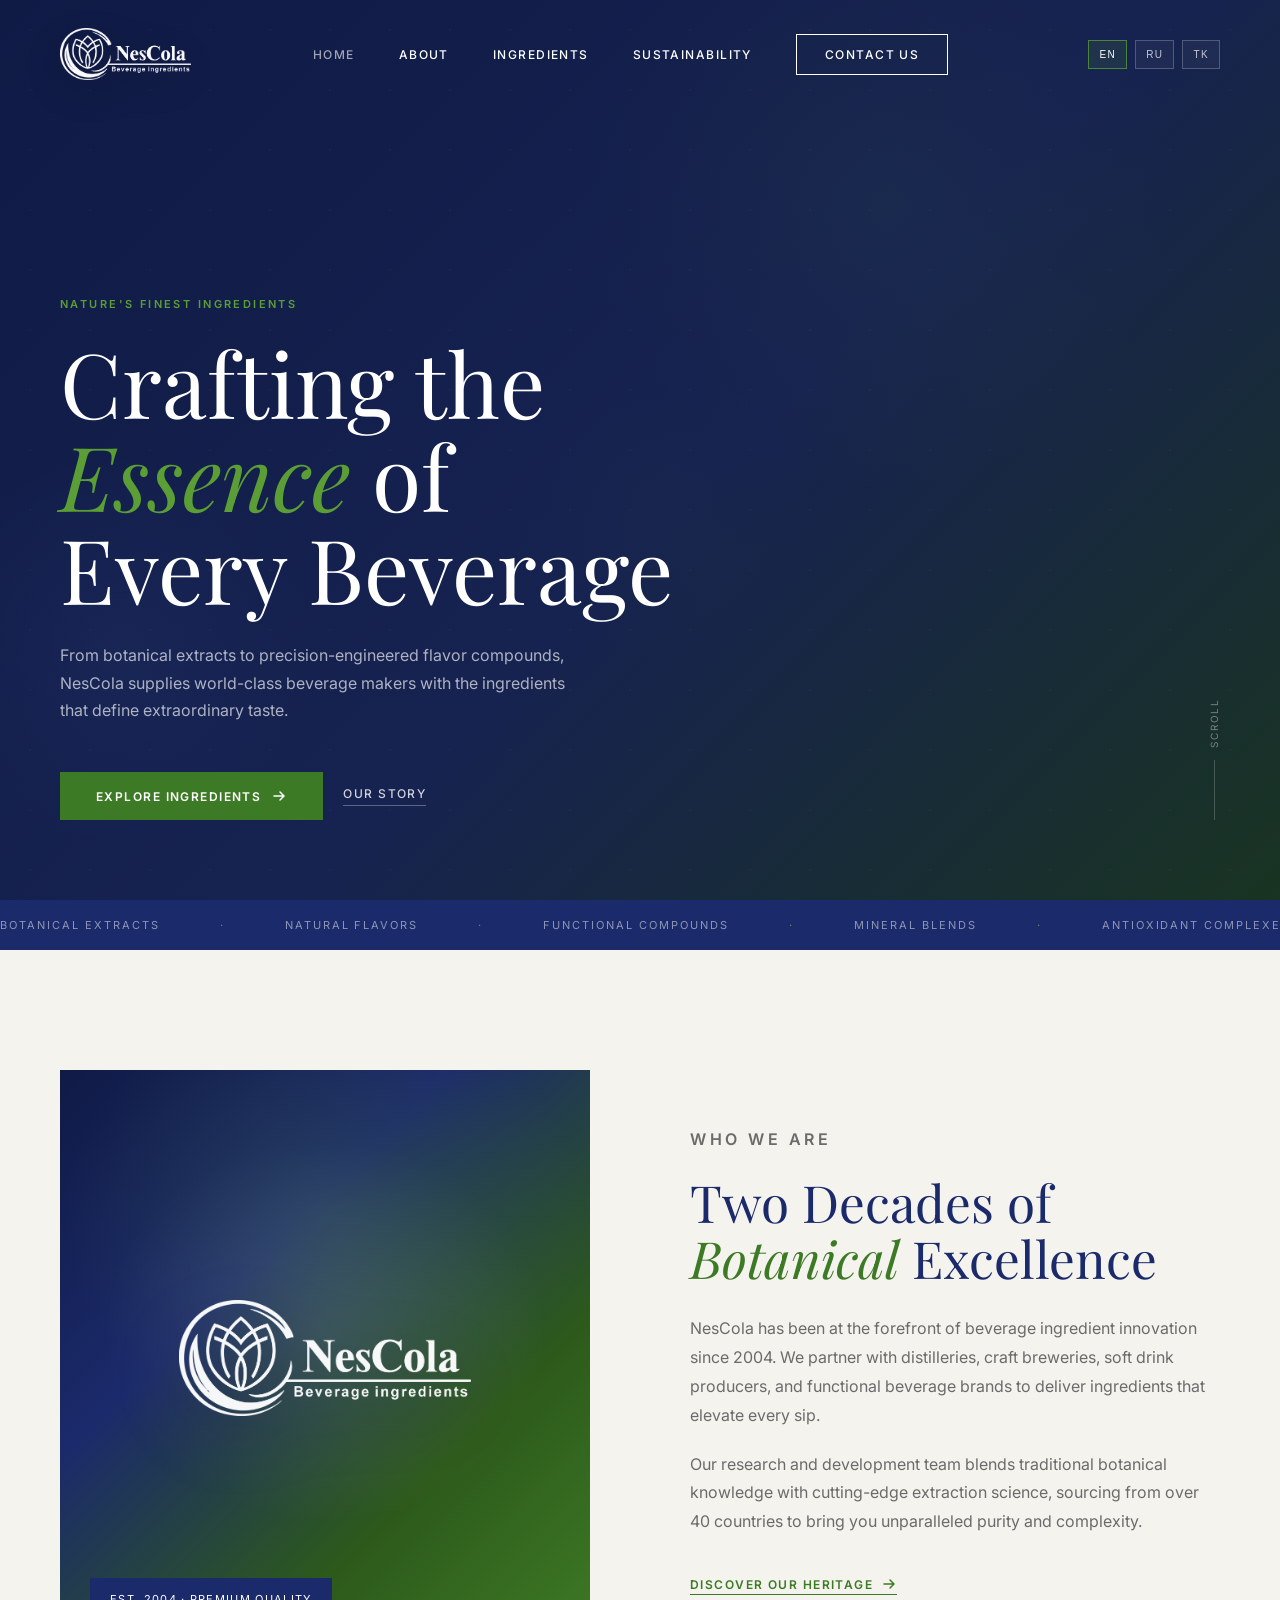
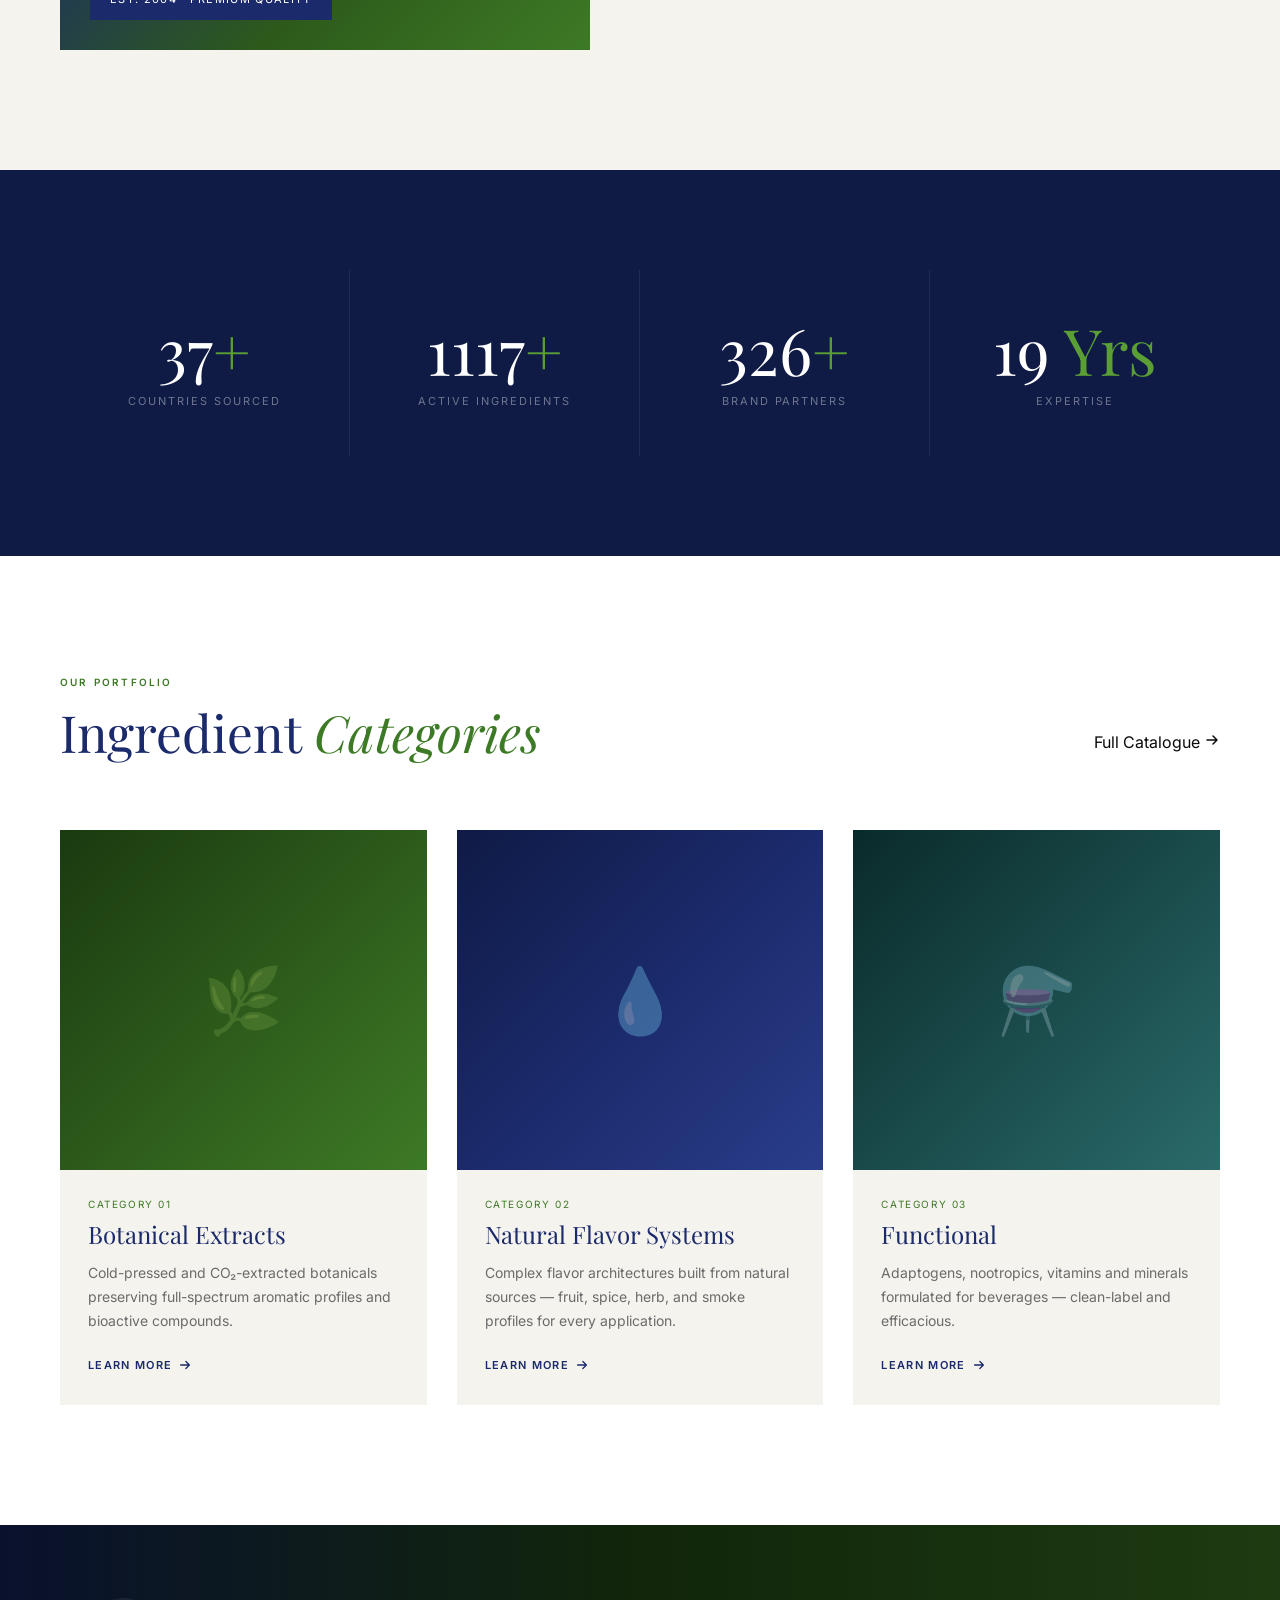
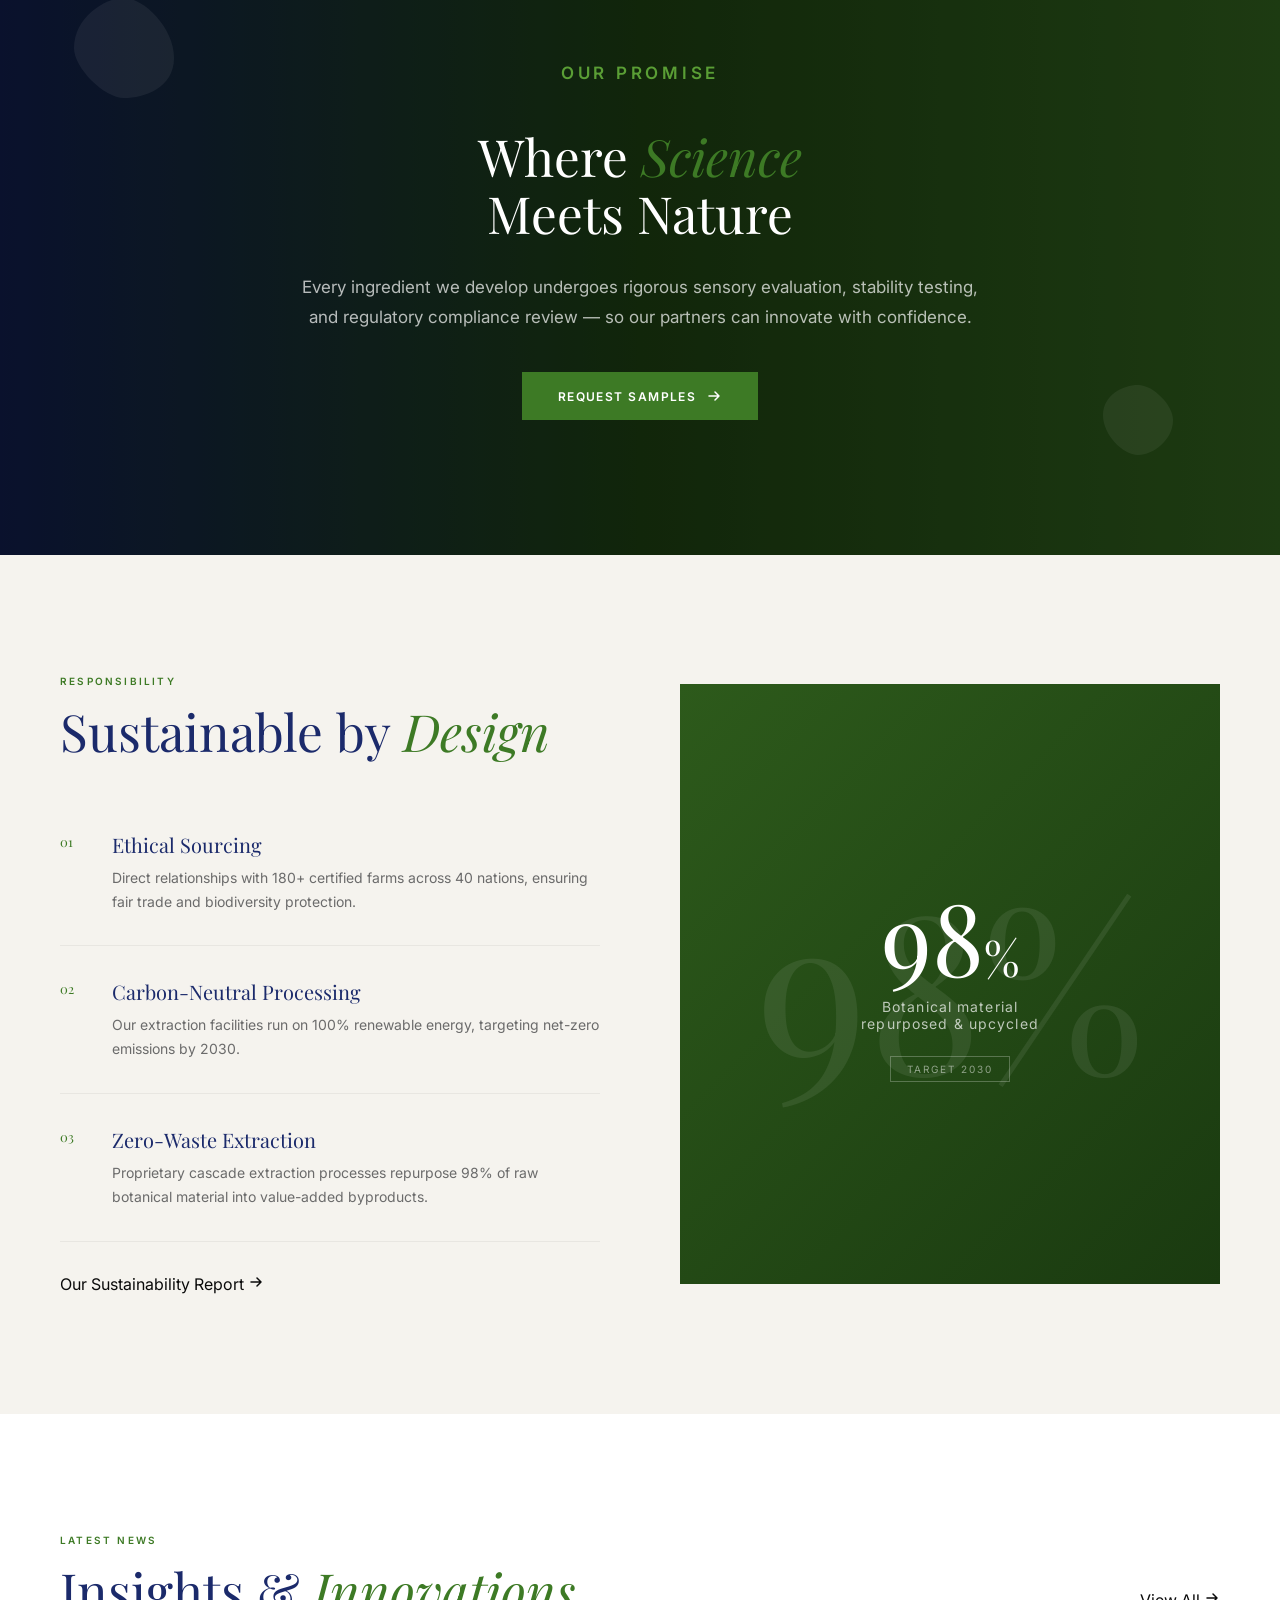
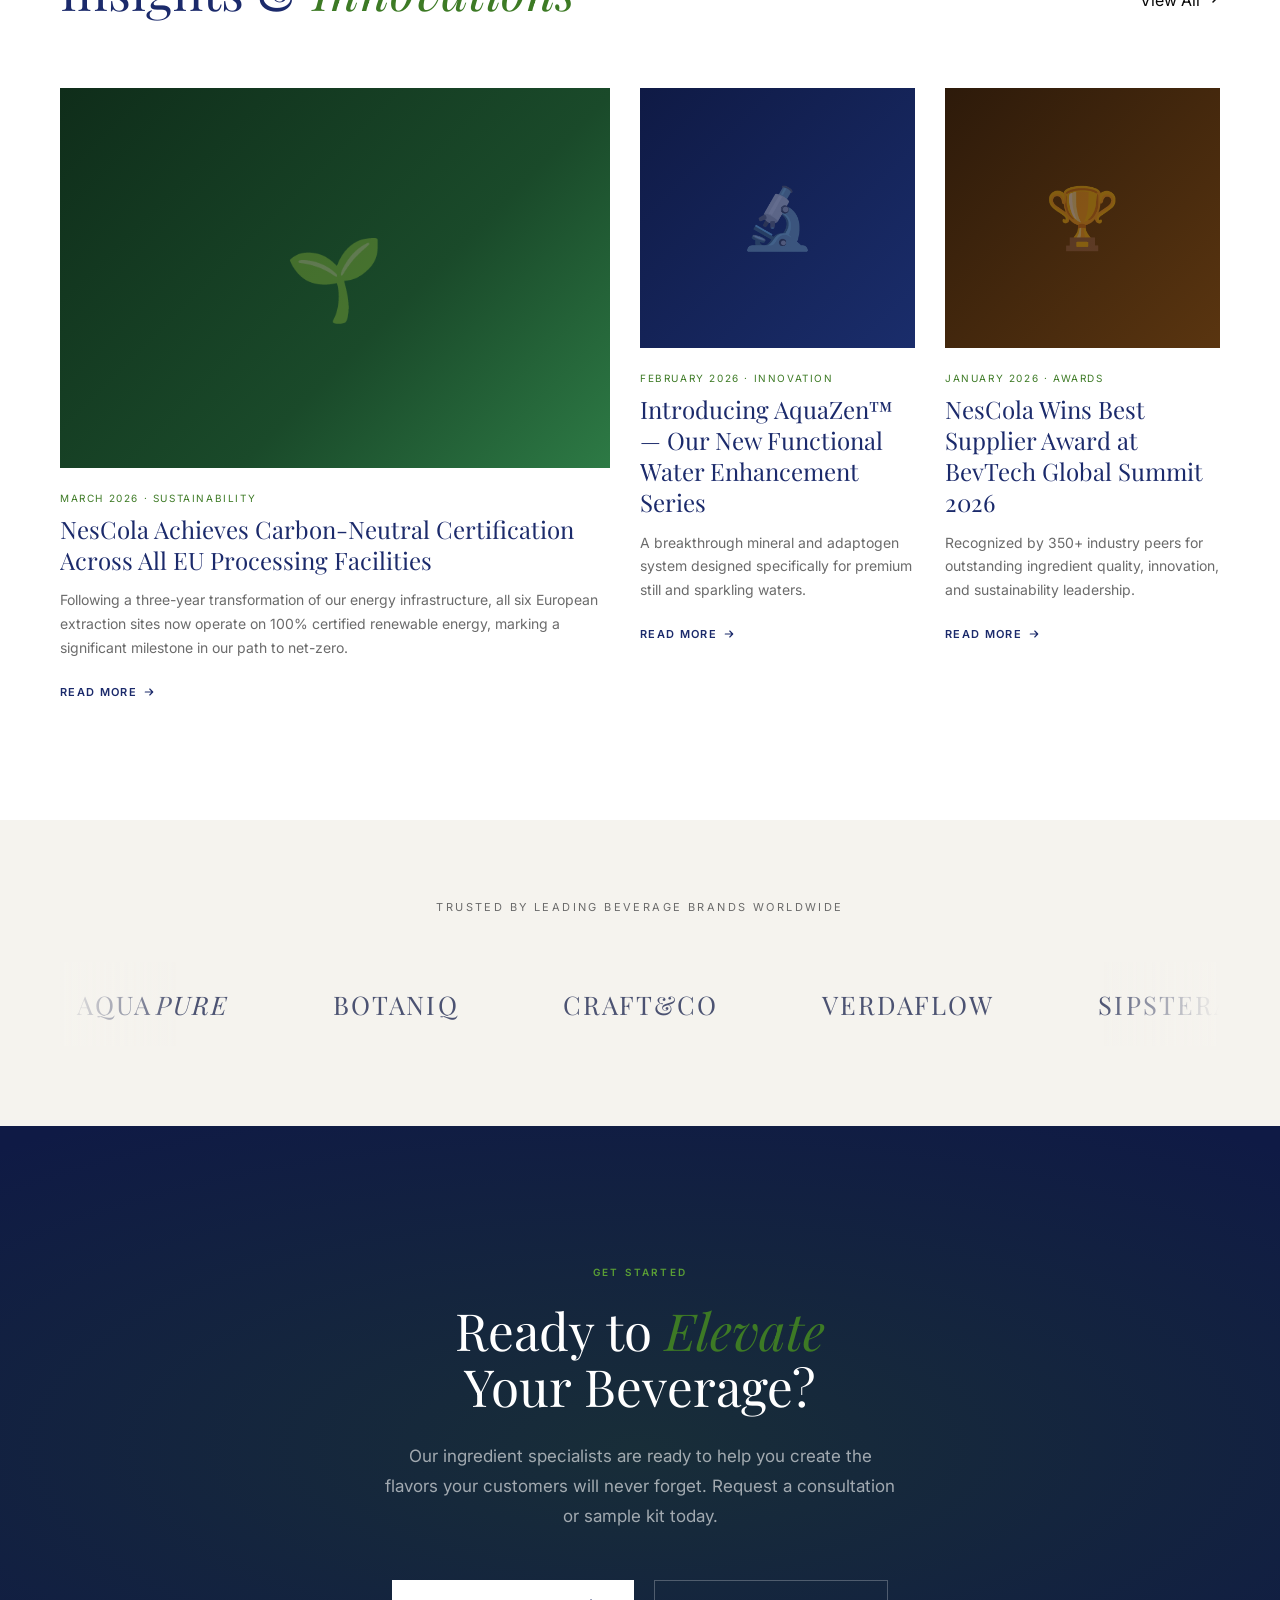
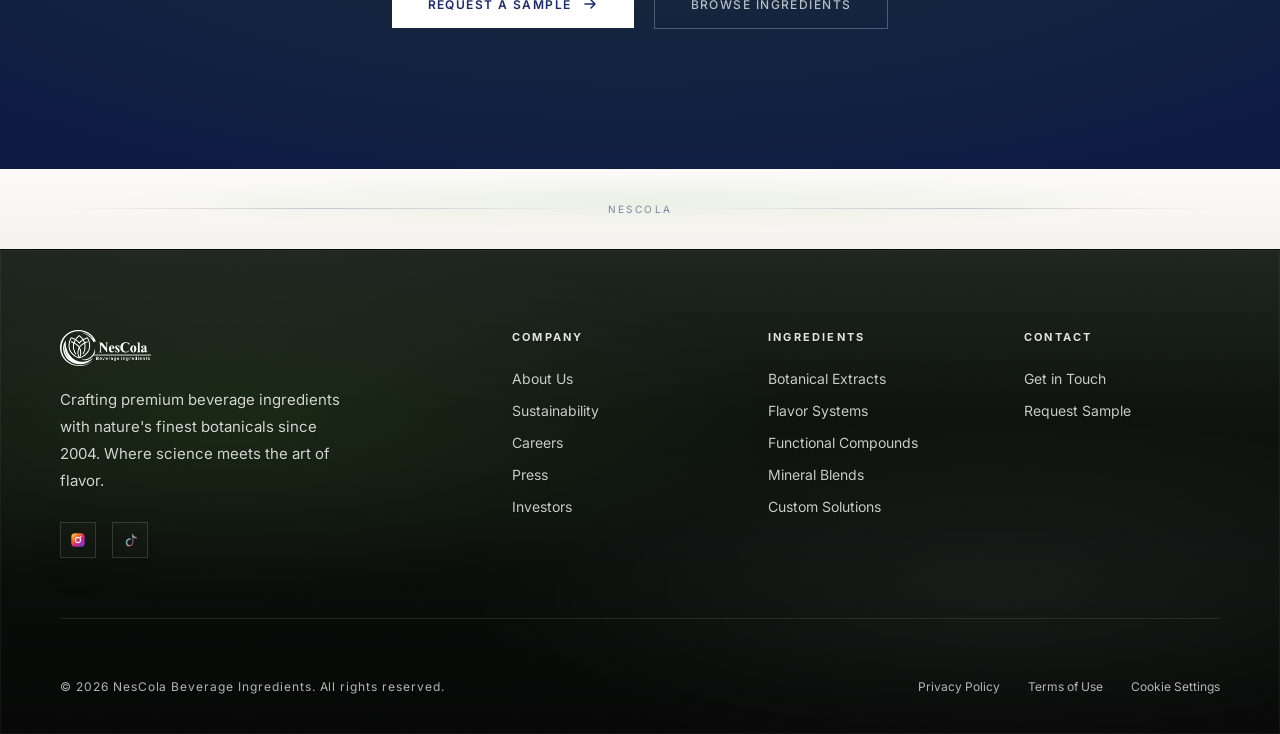
==== commit ce757cd3: "Add i18n (EN/RU/TK), wire all pages, contact form placeholders" ====
--- a/index.html
+++ b/index.html
@@ -18,13 +18,13 @@
       <div class="loader-ring" aria-hidden="true"></div>
       <div class="loader-mark">
         <img src="logo.png" alt="NesCola" class="loader-logo" />
-        <div class="loader-subtitle">Private ingredient house</div>
+        <div class="loader-subtitle" data-i18n="loader.subtitle">Private ingredient house</div>
       </div>
       <div class="loader-bar" aria-hidden="true"><div class="loader-bar-fill"></div></div>
       <div class="loader-metrics" aria-live="polite">
         <span class="loader-dot" aria-hidden="true"></span>
         <span class="loader-pct" id="loader-pct">0%</span>
-        <span>Preparing experience</span>
+        <span data-i18n="loader.metrics">Preparing experience</span>
       </div>
     </div>
   </div>
@@ -46,23 +46,28 @@
 
   <!-- Mobile Menu -->
   <nav class="mobile-menu">
-    <a href="index.html">Home</a>
-    <a href="about.html">About</a>
-    <a href="products.html">Ingredients</a>
-    <a href="sustainability.html">Sustainability</a>
-    <a href="contact.html">Contact</a>
+    <a href="index.html" data-i18n="nav.home">Home</a>
+    <a href="about.html" data-i18n="nav.about">About</a>
+    <a href="products.html" data-i18n="nav.ingredients">Ingredients</a>
+    <a href="sustainability.html" data-i18n="nav.sustainability">Sustainability</a>
+    <a href="contact.html" data-i18n="nav.contact">Contact</a>
   </nav>
 
   <!-- Navbar -->
   <header id="navbar">
     <a href="index.html" class="nav-logo"><img src="logo.png" alt="NesCola" /></a>
     <nav class="nav-links">
-      <a href="index.html">Home</a>
-      <a href="about.html">About</a>
-      <a href="products.html">Ingredients</a>
-      <a href="sustainability.html">Sustainability</a>
-      <a href="contact.html" class="nav-cta">Contact Us</a>
+      <a href="index.html" data-i18n="nav.home">Home</a>
+      <a href="about.html" data-i18n="nav.about">About</a>
+      <a href="products.html" data-i18n="nav.ingredients">Ingredients</a>
+      <a href="sustainability.html" data-i18n="nav.sustainability">Sustainability</a>
+      <a href="contact.html" class="nav-cta" data-i18n="nav.contact">Contact Us</a>
     </nav>
+    <div class="lang-switch" aria-label="Language">
+      <button type="button" class="lang-btn" data-lang="en">EN</button>
+      <button type="button" class="lang-btn" data-lang="ru">RU</button>
+      <button type="button" class="lang-btn" data-lang="tk">TK</button>
+    </div>
     <div class="hamburger">
       <span></span><span></span><span></span>
     </div>
@@ -76,25 +81,25 @@
       <div class="hero-shape hero-shape-3"></div>
     </div>
     <div class="hero-content">
-      <p class="hero-eyebrow reveal-clip">Nature's Finest Ingredients</p>
-      <h1 class="hero-title">
+      <p class="hero-eyebrow reveal-clip" data-i18n="home.hero.eyebrow">Nature's Finest Ingredients</p>
+      <h1 class="hero-title" data-i18n-html="home.hero.title_html">
         Crafting the<br />
         <em>Essence</em> of<br />
         Every Beverage
       </h1>
-      <p class="hero-subtitle">
+      <p class="hero-subtitle" data-i18n="home.hero.sub">
         From botanical extracts to precision-engineered flavor compounds, NesCola supplies world-class beverage makers with the ingredients that define extraordinary taste.
       </p>
       <div class="hero-actions">
         <a href="products.html" class="btn-primary">
-          Explore Ingredients
+          <span data-i18n="home.hero.cta.primary">Explore Ingredients</span>
           <svg width="16" height="16" viewBox="0 0 16 16" fill="none"><path d="M3 8h10M9 4l4 4-4 4" stroke="currentColor" stroke-width="1.5" stroke-linecap="round" stroke-linejoin="round"/></svg>
         </a>
-        <a href="about.html" class="btn-ghost">Our Story</a>
+        <a href="about.html" class="btn-ghost" data-i18n="home.hero.cta.secondary">Our Story</a>
       </div>
     </div>
     <div class="hero-scroll">
-      <span>Scroll</span>
+      <span data-i18n="home.hero.scroll">Scroll</span>
       <div class="scroll-line"></div>
     </div>
   </section>
@@ -121,15 +126,15 @@
       <div class="intro-visual-frame" aria-hidden="true">
         <img src="logo.png" alt="NesCola" class="intro-visual-logo" />
       </div>
-      <div class="intro-visual-tag">Est. 2004 · Premium Quality</div>
+      <div class="intro-visual-tag" data-i18n="home.intro.visual_tag">Est. 2004 · Premium Quality</div>
     </div>
     <div class="intro-text reveal-right" data-delay="150">
-      <p class="section-label">Who We Are</p>
-      <h2 class="section-title">Two Decades of <em>Botanical</em> Excellence</h2>
-      <p>NesCola has been at the forefront of beverage ingredient innovation since 2004. We partner with distilleries, craft breweries, soft drink producers, and functional beverage brands to deliver ingredients that elevate every sip.</p>
-      <p>Our research and development team blends traditional botanical knowledge with cutting-edge extraction science, sourcing from over 40 countries to bring you unparalleled purity and complexity.</p>
+      <p class="section-label" data-i18n="home.intro.label">Who We Are</p>
+      <h2 class="section-title" data-i18n-html="home.intro.title_html">Two Decades of <em>Botanical</em> Excellence</h2>
+      <p data-i18n="home.intro.p1">NesCola has been at the forefront of beverage ingredient innovation since 2004. We partner with distilleries, craft breweries, soft drink producers, and functional beverage brands to deliver ingredients that elevate every sip.</p>
+      <p data-i18n="home.intro.p2">Our research and development team blends traditional botanical knowledge with cutting-edge extraction science, sourcing from over 40 countries to bring you unparalleled purity and complexity.</p>
       <a href="about.html" class="btn-link">
-        Discover Our Heritage
+        <span data-i18n="home.intro.link">Discover Our Heritage</span>
         <svg width="16" height="16" viewBox="0 0 16 16" fill="none"><path d="M3 8h10M9 4l4 4-4 4" stroke="currentColor" stroke-width="1.5" stroke-linecap="round" stroke-linejoin="round"/></svg>
       </a>
     </div>
@@ -139,19 +144,19 @@
   <section class="stats-section">
     <div class="stat-item reveal" data-delay="0">
       <div class="stat-num" data-count="40" data-suffix="+">40<span>+</span></div>
-      <div class="stat-label">Countries Sourced</div>
+      <div class="stat-label" data-i18n="home.stats.countries">Countries Sourced</div>
     </div>
     <div class="stat-item reveal" data-delay="100">
       <div class="stat-num" data-count="1200" data-suffix="+">1200<span>+</span></div>
-      <div class="stat-label">Active Ingredients</div>
+      <div class="stat-label" data-i18n="home.stats.ingredients">Active Ingredients</div>
     </div>
     <div class="stat-item reveal" data-delay="200">
       <div class="stat-num" data-count="350" data-suffix="+">350<span>+</span></div>
-      <div class="stat-label">Brand Partners</div>
+      <div class="stat-label" data-i18n="home.stats.partners">Brand Partners</div>
     </div>
     <div class="stat-item reveal" data-delay="300">
       <div class="stat-num" data-count="20" data-suffix=" Yrs">20<span> Yrs</span></div>
-      <div class="stat-label">Expertise</div>
+      <div class="stat-label" data-i18n="home.stats.years">Expertise</div>
     </div>
   </section>
 
@@ -159,11 +164,11 @@
   <section class="products-section">
     <div class="products-header">
       <div class="reveal">
-        <p class="section-label">Our Portfolio</p>
-        <h2 class="section-title">Ingredient <em>Categories</em></h2>
+        <p class="section-label" data-i18n="home.products.label">Our Portfolio</p>
+        <h2 class="section-title" data-i18n-html="home.products.title_html">Ingredient <em>Categories</em></h2>
       </div>
       <a href="products.html" class="btn-link reveal" style="margin-bottom:8px;">
-        Full Catalogue
+        <span data-i18n="home.products.link">Full Catalogue</span>
         <svg width="16" height="16" viewBox="0 0 16 16" fill="none"><path d="M3 8h10M9 4l4 4-4 4" stroke="currentColor" stroke-width="1.5" stroke-linecap="round" stroke-linejoin="round"/></svg>
       </a>
     </div>
@@ -177,11 +182,11 @@
           <div class="product-card-overlay"></div>
         </div>
         <div class="product-card-body">
-          <div class="product-card-tag">Category 01</div>
-          <h3 class="product-card-title">Botanical Extracts</h3>
-          <p class="product-card-desc">Cold-pressed and CO₂-extracted botanicals preserving full-spectrum aromatic profiles and bioactive compounds.</p>
+          <div class="product-card-tag" data-i18n="home.card1.tag">Category 01</div>
+          <h3 class="product-card-title" data-i18n="products.filter.botanical">Botanical Extracts</h3>
+          <p class="product-card-desc" data-i18n="home.card1.desc">Cold-pressed and CO₂-extracted botanicals preserving full-spectrum aromatic profiles and bioactive compounds.</p>
           <a href="products.html" class="product-card-link">
-            Learn More
+            <span data-i18n="home.common.learn_more">Learn More</span>
             <svg width="14" height="14" viewBox="0 0 16 16" fill="none"><path d="M3 8h10M9 4l4 4-4 4" stroke="currentColor" stroke-width="1.5" stroke-linecap="round" stroke-linejoin="round"/></svg>
           </a>
         </div>
@@ -195,11 +200,11 @@
           <div class="product-card-overlay"></div>
         </div>
         <div class="product-card-body">
-          <div class="product-card-tag">Category 02</div>
-          <h3 class="product-card-title">Natural Flavor Systems</h3>
-          <p class="product-card-desc">Complex flavor architectures built from natural sources — fruit, spice, herb, and smoke profiles for every application.</p>
+          <div class="product-card-tag" data-i18n="home.card2.tag">Category 02</div>
+          <h3 class="product-card-title" data-i18n="home.card2.title">Natural Flavor Systems</h3>
+          <p class="product-card-desc" data-i18n="home.card2.desc">Complex flavor architectures built from natural sources — fruit, spice, herb, and smoke profiles for every application.</p>
           <a href="products.html" class="product-card-link">
-            Learn More
+            <span data-i18n="home.common.learn_more">Learn More</span>
             <svg width="14" height="14" viewBox="0 0 16 16" fill="none"><path d="M3 8h10M9 4l4 4-4 4" stroke="currentColor" stroke-width="1.5" stroke-linecap="round" stroke-linejoin="round"/></svg>
           </a>
         </div>
@@ -213,11 +218,11 @@
           <div class="product-card-overlay"></div>
         </div>
         <div class="product-card-body">
-          <div class="product-card-tag">Category 03</div>
-          <h3 class="product-card-title">Functional Compounds</h3>
-          <p class="product-card-desc">Adaptogens, nootropics, vitamins and minerals formulated for beverages — clean-label and efficacious.</p>
+          <div class="product-card-tag" data-i18n="home.card3.tag">Category 03</div>
+          <h3 class="product-card-title" data-i18n="products.filter.functional">Functional Compounds</h3>
+          <p class="product-card-desc" data-i18n="home.card3.desc">Adaptogens, nootropics, vitamins and minerals formulated for beverages — clean-label and efficacious.</p>
           <a href="products.html" class="product-card-link">
-            Learn More
+            <span data-i18n="home.common.learn_more">Learn More</span>
             <svg width="14" height="14" viewBox="0 0 16 16" fill="none"><path d="M3 8h10M9 4l4 4-4 4" stroke="currentColor" stroke-width="1.5" stroke-linecap="round" stroke-linejoin="round"/></svg>
           </a>
         </div>
@@ -237,15 +242,15 @@
       <svg width="80" height="80" viewBox="0 0 80 80"><path d="M40 5 C55 5 75 25 75 45 C75 65 55 75 40 75 C25 75 5 55 5 40 C5 20 25 5 40 5Z"/></svg>
     </div>
     <div class="feature-band-content">
-      <p class="section-label reveal">Our Promise</p>
-      <h2 class="section-title reveal" data-delay="100">
+      <p class="section-label reveal" data-i18n="home.feature.label">Our Promise</p>
+      <h2 class="section-title reveal" data-delay="100" data-i18n-html="home.feature.title_html">
         Where <em>Science</em><br />Meets Nature
       </h2>
-      <p class="reveal" data-delay="200">
+      <p class="reveal" data-delay="200" data-i18n="home.feature.p">
         Every ingredient we develop undergoes rigorous sensory evaluation, stability testing, and regulatory compliance review — so our partners can innovate with confidence.
       </p>
       <a href="contact.html" class="btn-primary reveal" data-delay="300" style="margin:0 auto;">
-        Request Samples
+        <span data-i18n="home.feature.cta">Request Samples</span>
         <svg width="16" height="16" viewBox="0 0 16 16" fill="none"><path d="M3 8h10M9 4l4 4-4 4" stroke="currentColor" stroke-width="1.5" stroke-linecap="round" stroke-linejoin="round"/></svg>
       </a>
     </div>
@@ -254,31 +259,31 @@
   <!-- Sustainability teaser -->
   <section class="sustain-section">
     <div class="sustain-pillars reveal-left">
-      <p class="section-label">Responsibility</p>
-      <h2 class="section-title" style="margin-bottom:40px;">Sustainable by <em>Design</em></h2>
+      <p class="section-label" data-i18n="home.sustain.label">Responsibility</p>
+      <h2 class="section-title" style="margin-bottom:40px;" data-i18n-html="home.sustain.title_html">Sustainable by <em>Design</em></h2>
       <div class="sustain-pillar">
         <div class="pillar-num">01</div>
         <div class="pillar-content">
-          <h4>Ethical Sourcing</h4>
-          <p>Direct relationships with 180+ certified farms across 40 nations, ensuring fair trade and biodiversity protection.</p>
+          <h4 data-i18n="home.sustain.p1.title">Ethical Sourcing</h4>
+          <p data-i18n="home.sustain.p1">Direct relationships with 180+ certified farms across 40 nations, ensuring fair trade and biodiversity protection.</p>
         </div>
       </div>
       <div class="sustain-pillar">
         <div class="pillar-num">02</div>
         <div class="pillar-content">
-          <h4>Carbon-Neutral Processing</h4>
-          <p>Our extraction facilities run on 100% renewable energy, targeting net-zero emissions by 2030.</p>
+          <h4 data-i18n="home.sustain.p2.title">Carbon-Neutral Processing</h4>
+          <p data-i18n="home.sustain.p2">Our extraction facilities run on 100% renewable energy, targeting net-zero emissions by 2030.</p>
         </div>
       </div>
       <div class="sustain-pillar">
         <div class="pillar-num">03</div>
         <div class="pillar-content">
-          <h4>Zero-Waste Extraction</h4>
-          <p>Proprietary cascade extraction processes repurpose 98% of raw botanical material into value-added byproducts.</p>
+          <h4 data-i18n="home.sustain.p3.title">Zero-Waste Extraction</h4>
+          <p data-i18n="home.sustain.p3">Proprietary cascade extraction processes repurpose 98% of raw botanical material into value-added byproducts.</p>
         </div>
       </div>
       <a href="sustainability.html" class="btn-link" style="margin-top:32px;">
-        Our Sustainability Report
+        <span data-i18n="home.sustain.link">Our Sustainability Report</span>
         <svg width="16" height="16" viewBox="0 0 16 16" fill="none"><path d="M3 8h10M9 4l4 4-4 4" stroke="currentColor" stroke-width="1.5" stroke-linecap="round" stroke-linejoin="round"/></svg>
       </a>
     </div>
@@ -287,8 +292,8 @@
         <div class="sustain-big-num">98%</div>
         <div class="sustain-badge">
           <div class="big-pct">98<span style="font-size:48px">%</span></div>
-          <p>Botanical material<br />repurposed &amp; upcycled</p>
-          <span class="year-tag">Target 2030</span>
+          <p data-i18n-html="home.sustain.badge">Botanical material<br />repurposed &amp; upcycled</p>
+          <span class="year-tag" data-i18n="home.sustain.tag">Target 2030</span>
         </div>
       </div>
     </div>
@@ -298,11 +303,11 @@
   <section class="news-section">
     <div style="display:flex;align-items:flex-end;justify-content:space-between;margin-bottom:0;">
       <div class="reveal">
-        <p class="section-label">Latest News</p>
-        <h2 class="section-title">Insights &amp; <em>Innovations</em></h2>
+        <p class="section-label" data-i18n="home.news.label">Latest News</p>
+        <h2 class="section-title" data-i18n-html="home.news.title_html">Insights &amp; <em>Innovations</em></h2>
       </div>
       <a href="#" class="btn-link reveal" style="margin-bottom:8px;">
-        View All
+        <span data-i18n="home.news.all">View All</span>
         <svg width="16" height="16" viewBox="0 0 16 16" fill="none"><path d="M3 8h10M9 4l4 4-4 4" stroke="currentColor" stroke-width="1.5" stroke-linecap="round" stroke-linejoin="round"/></svg>
       </a>
     </div>
@@ -313,10 +318,10 @@
             <span style="font-size:80px;opacity:0.35">🌱</span>
           </div>
         </div>
-        <div class="news-date">March 2026 · Sustainability</div>
-        <h3 class="news-title">NesCola Achieves Carbon-Neutral Certification Across All EU Processing Facilities</h3>
-        <p class="news-excerpt">Following a three-year transformation of our energy infrastructure, all six European extraction sites now operate on 100% certified renewable energy, marking a significant milestone in our path to net-zero.</p>
-        <a href="#" class="news-link">Read More <svg width="12" height="12" viewBox="0 0 16 16" fill="none"><path d="M3 8h10M9 4l4 4-4 4" stroke="currentColor" stroke-width="1.5" stroke-linecap="round" stroke-linejoin="round"/></svg></a>
+        <div class="news-date" data-i18n="home.news1.date">March 2026 · Sustainability</div>
+        <h3 class="news-title" data-i18n="home.news1.title">NesCola Achieves Carbon-Neutral Certification Across All EU Processing Facilities</h3>
+        <p class="news-excerpt" data-i18n="home.news1.excerpt">Following a three-year transformation of our energy infrastructure, all six European extraction sites now operate on 100% certified renewable energy, marking a significant milestone in our path to net-zero.</p>
+        <a href="#" class="news-link"><span data-i18n="home.common.read_more">Read More</span> <svg width="12" height="12" viewBox="0 0 16 16" fill="none"><path d="M3 8h10M9 4l4 4-4 4" stroke="currentColor" stroke-width="1.5" stroke-linecap="round" stroke-linejoin="round"/></svg></a>
       </div>
       <div class="news-card reveal" data-delay="100">
         <div class="news-card-img">
@@ -324,10 +329,10 @@
             <span style="font-size:60px;opacity:0.35">🔬</span>
           </div>
         </div>
-        <div class="news-date">February 2026 · Innovation</div>
-        <h3 class="news-title">Introducing AquaZen™ — Our New Functional Water Enhancement Series</h3>
-        <p class="news-excerpt">A breakthrough mineral and adaptogen system designed specifically for premium still and sparkling waters.</p>
-        <a href="#" class="news-link">Read More <svg width="12" height="12" viewBox="0 0 16 16" fill="none"><path d="M3 8h10M9 4l4 4-4 4" stroke="currentColor" stroke-width="1.5" stroke-linecap="round" stroke-linejoin="round"/></svg></a>
+        <div class="news-date" data-i18n="home.news2.date">February 2026 · Innovation</div>
+        <h3 class="news-title" data-i18n="home.news2.title">Introducing AquaZen™ — Our New Functional Water Enhancement Series</h3>
+        <p class="news-excerpt" data-i18n="home.news2.excerpt">A breakthrough mineral and adaptogen system designed specifically for premium still and sparkling waters.</p>
+        <a href="#" class="news-link"><span data-i18n="home.common.read_more">Read More</span> <svg width="12" height="12" viewBox="0 0 16 16" fill="none"><path d="M3 8h10M9 4l4 4-4 4" stroke="currentColor" stroke-width="1.5" stroke-linecap="round" stroke-linejoin="round"/></svg></a>
       </div>
       <div class="news-card reveal" data-delay="200">
         <div class="news-card-img">
@@ -335,17 +340,17 @@
             <span style="font-size:60px;opacity:0.35">🏆</span>
           </div>
         </div>
-        <div class="news-date">January 2026 · Awards</div>
-        <h3 class="news-title">NesCola Wins Best Supplier Award at BevTech Global Summit 2026</h3>
-        <p class="news-excerpt">Recognized by 350+ industry peers for outstanding ingredient quality, innovation, and sustainability leadership.</p>
-        <a href="#" class="news-link">Read More <svg width="12" height="12" viewBox="0 0 16 16" fill="none"><path d="M3 8h10M9 4l4 4-4 4" stroke="currentColor" stroke-width="1.5" stroke-linecap="round" stroke-linejoin="round"/></svg></a>
+        <div class="news-date" data-i18n="home.news3.date">January 2026 · Awards</div>
+        <h3 class="news-title" data-i18n="home.news3.title">NesCola Wins Best Supplier Award at BevTech Global Summit 2026</h3>
+        <p class="news-excerpt" data-i18n="home.news3.excerpt">Recognized by 350+ industry peers for outstanding ingredient quality, innovation, and sustainability leadership.</p>
+        <a href="#" class="news-link"><span data-i18n="home.common.read_more">Read More</span> <svg width="12" height="12" viewBox="0 0 16 16" fill="none"><path d="M3 8h10M9 4l4 4-4 4" stroke="currentColor" stroke-width="1.5" stroke-linecap="round" stroke-linejoin="round"/></svg></a>
       </div>
     </div>
   </section>
 
   <!-- Partners -->
   <section class="partners-section">
-    <p class="partners-title reveal">Trusted by leading beverage brands worldwide</p>
+    <p class="partners-title reveal" data-i18n="home.partners">Trusted by leading beverage brands worldwide</p>
     <div class="partners-marquee reveal" data-delay="100" aria-label="Partner brands carousel">
       <div class="partners-track">
         <span class="partner-logo">Aqua<em>Pure</em></span>
@@ -364,15 +369,15 @@
 
   <!-- CTA -->
   <section class="cta-section">
-    <span class="section-label reveal">Get Started</span>
-    <h2 class="section-title reveal" data-delay="100">Ready to <em>Elevate</em><br />Your Beverage?</h2>
-    <p class="reveal" data-delay="200">Our ingredient specialists are ready to help you create the flavors your customers will never forget. Request a consultation or sample kit today.</p>
+    <span class="section-label reveal" data-i18n="home.cta.label">Get Started</span>
+    <h2 class="section-title reveal" data-delay="100" data-i18n-html="home.cta.title_html">Ready to <em>Elevate</em><br />Your Beverage?</h2>
+    <p class="reveal" data-delay="200" data-i18n="home.cta.p">Our ingredient specialists are ready to help you create the flavors your customers will never forget. Request a consultation or sample kit today.</p>
     <div class="cta-actions reveal" data-delay="300">
       <a href="contact.html" class="btn-white">
-        Request a Sample
-        <svg width="16" height="16" viewBox="0 0 16 16" fill="none"><path d="M3 8h10M9 4l4 4-4 4" stroke="currentColor" stroke-width="1.5" stroke-linecap="round" stroke-linejoin="round"/></svg>
-      </a>
-      <a href="products.html" class="btn-outline-white">Browse Ingredients</a>
+        <span data-i18n="home.cta.primary">Request a Sample</span>
+        <svg width="16" height="16" viewBox="0 0 16 16" fill="none"><path d="M3 8h10M9 4l4 4-4 4" stroke="currentColor" stroke-width="1.5" stroke-linecap="round" stroke-linejoin="round"/></svg>
+      </a>
+      <a href="products.html" class="btn-outline-white" data-i18n="home.cta.secondary">Browse Ingredients</a>
     </div>
   </section>
 
@@ -380,7 +385,7 @@
   <section class="pre-footer" aria-hidden="true">
     <div class="pre-footer-inner">
       <span class="pre-footer-line"></span>
-      <span class="pre-footer-kicker">NesCola</span>
+      <span class="pre-footer-kicker" data-i18n="prefooter.kicker">NesCola</span>
       <span class="pre-footer-line"></span>
     </div>
   </section>
@@ -390,7 +395,7 @@
     <div class="footer-top">
       <div class="footer-brand">
         <img src="logo.png" alt="NesCola" />
-        <p>Crafting premium beverage ingredients with nature's finest botanicals since 2004. Where science meets the art of flavor.</p>
+        <p data-i18n="home.footer.tagline">Crafting premium beverage ingredients with nature's finest botanicals since 2004. Where science meets the art of flavor.</p>
         <div class="social-links">
           <a href="#" aria-label="Instagram">
             <svg class="social-icon-bg" viewBox="0 0 24 24" aria-hidden="true">
@@ -422,39 +427,39 @@
         </div>
       </div>
       <div class="footer-col">
-        <h5>Company</h5>
+        <h5 data-i18n="footer.company">Company</h5>
         <ul>
-          <li><a href="about.html">About Us</a></li>
-          <li><a href="sustainability.html">Sustainability</a></li>
-          <li><a href="#">Careers</a></li>
-          <li><a href="#">Press</a></li>
-          <li><a href="#">Investors</a></li>
+          <li><a href="about.html" data-i18n="footer.link.about">About Us</a></li>
+          <li><a href="sustainability.html" data-i18n="footer.link.sustain">Sustainability</a></li>
+          <li><a href="#" data-i18n="footer.link.careers">Careers</a></li>
+          <li><a href="#" data-i18n="footer.link.press">Press</a></li>
+          <li><a href="#" data-i18n="footer.link.investors">Investors</a></li>
         </ul>
       </div>
       <div class="footer-col">
-        <h5>Ingredients</h5>
+        <h5 data-i18n="footer.ingredients">Ingredients</h5>
         <ul>
-          <li><a href="products.html">Botanical Extracts</a></li>
-          <li><a href="products.html">Flavor Systems</a></li>
-          <li><a href="products.html">Functional Compounds</a></li>
-          <li><a href="products.html">Mineral Blends</a></li>
-          <li><a href="products.html">Custom Solutions</a></li>
+          <li><a href="products.html" data-i18n="footer.link.botanical">Botanical Extracts</a></li>
+          <li><a href="products.html" data-i18n="footer.link.flavor">Flavor Systems</a></li>
+          <li><a href="products.html" data-i18n="footer.link.functional">Functional Compounds</a></li>
+          <li><a href="products.html" data-i18n="footer.link.minerals">Mineral Blends</a></li>
+          <li><a href="products.html" data-i18n="footer.link.custom">Custom Solutions</a></li>
         </ul>
       </div>
       <div class="footer-col">
-        <h5>Contact</h5>
+        <h5 data-i18n="footer.contact">Contact</h5>
         <ul>
-          <li><a href="contact.html">Get in Touch</a></li>
-          <li><a href="contact.html">Request Sample</a></li>
+          <li><a href="contact.html" data-i18n="footer.link.touch">Get in Touch</a></li>
+          <li><a href="contact.html" data-i18n="footer.link.sample">Request Sample</a></li>
         </ul>
       </div>
     </div>
     <div class="footer-bottom">
-      <p>© 2026 NesCola Beverage Ingredients. All rights reserved.</p>
+      <p data-i18n="footer.copy">© 2026 NesCola Beverage Ingredients. All rights reserved.</p>
       <div class="footer-bottom-links">
-        <a href="#">Privacy Policy</a>
-        <a href="#">Terms of Use</a>
-        <a href="#">Cookie Settings</a>
+        <a href="#" data-i18n="footer.privacy">Privacy Policy</a>
+        <a href="#" data-i18n="footer.terms">Terms of Use</a>
+        <a href="#" data-i18n="footer.cookies">Cookie Settings</a>
       </div>
     </div>
   </footer>
--- a/css/style.css
+++ b/css/style.css
@@ -322,16 +322,23 @@
 .nav-logo img { height: 42px; transition: height var(--transition); }
 #navbar.scrolled .nav-logo img { height: 34px; }
 
+@media (pointer: fine) {
+  .nav-logo img { height: 52px; }
+  #navbar.scrolled .nav-logo img { height: 40px; }
+}
+
 /* Improve logo visibility on dark heroes */
-#navbar:not(.scrolled) .nav-logo img {
-  filter: brightness(0) invert(1) drop-shadow(0 10px 24px rgba(0,0,0,0.28));
-  opacity: 0.98;
-  transition: height var(--transition), filter var(--transition-fast), opacity var(--transition-fast);
-}
-#navbar.scrolled .nav-logo img {
-  filter: none;
-  opacity: 1;
-  transition: height var(--transition), filter var(--transition-fast), opacity var(--transition-fast);
+@media (pointer: fine) {
+  #navbar:not(.scrolled) .nav-logo img {
+    filter: brightness(0) invert(1) drop-shadow(0 10px 24px rgba(0,0,0,0.28));
+    opacity: 0.98;
+    transition: height var(--transition), filter var(--transition-fast), opacity var(--transition-fast);
+  }
+  #navbar.scrolled .nav-logo img {
+    filter: none;
+    opacity: 1;
+    transition: height var(--transition), filter var(--transition-fast), opacity var(--transition-fast);
+  }
 }
 
 .nav-links {
@@ -385,6 +392,50 @@
 .hamburger.open span:nth-child(1) { transform: translateY(6.5px) rotate(45deg); }
 .hamburger.open span:nth-child(2) { opacity: 0; }
 .hamburger.open span:nth-child(3) { transform: translateY(-6.5px) rotate(-45deg); }
+
+/* Language switcher */
+.lang-switch {
+  display: flex;
+  align-items: center;
+  gap: 8px;
+  margin-left: 18px;
+}
+.lang-btn {
+  font-size: 10px;
+  letter-spacing: 0.14em;
+  text-transform: uppercase;
+  padding: 8px 10px;
+  border: 1px solid rgba(255,255,255,0.22);
+  color: rgba(255,255,255,0.75);
+  background: rgba(255,255,255,0.04);
+  cursor: pointer;
+  transition: border-color var(--transition-fast), color var(--transition-fast), background var(--transition-fast);
+}
+.lang-btn:hover {
+  border-color: rgba(255,255,255,0.45);
+  color: var(--white);
+  background: rgba(255,255,255,0.08);
+}
+.lang-btn.active {
+  border-color: rgba(90,158,53,0.75);
+  color: var(--white);
+  background: rgba(90,158,53,0.14);
+}
+#navbar.scrolled .lang-btn {
+  border-color: rgba(27,42,107,0.18);
+  color: rgba(27,42,107,0.65);
+  background: rgba(255,255,255,0.55);
+}
+#navbar.scrolled .lang-btn:hover {
+  border-color: rgba(27,42,107,0.35);
+  color: var(--navy);
+  background: rgba(255,255,255,0.85);
+}
+#navbar.scrolled .lang-btn.active {
+  border-color: rgba(27,42,107,0.55);
+  color: var(--navy);
+  background: rgba(255,255,255,0.95);
+}
 
 /* Mobile Menu */
 .mobile-menu {
@@ -590,6 +641,11 @@
 
 /* ---- Section Foundations ---- */
 section { position: relative; }
+
+/* Utility: consistent section padding (fixes mobile overflow) */
+.pad-section {
+  padding: 120px 60px;
+}
 
 .section-label {
   font-size: 10px; font-weight: 600;
@@ -1113,7 +1169,7 @@
   align-items: center;
   gap: 70px;
   will-change: transform;
-  animation: partnersMarquee 28s linear infinite;
+  animation: partnersMarquee 14s linear infinite;
   white-space: nowrap;
 }
 .partners-marquee:hover .partners-track { animation-play-state: paused; }
@@ -1631,6 +1687,78 @@
   margin-bottom: 16px;
 }
 .commitment-text { font-size: 15px; line-height: 1.75; color: var(--gray); }
+
+/* Sustainability intro + timeline (mobile-safe) */
+.sustain-intro-grid {
+  max-width: 1200px;
+  margin: 0 auto;
+  display: grid;
+  grid-template-columns: 1fr 1fr;
+  gap: 100px;
+  align-items: center;
+}
+.sustain-intro-text {
+  font-size: 17px;
+  line-height: 1.85;
+  color: var(--gray);
+  margin-bottom: 20px;
+}
+.sustain-intro-text:last-child { margin-bottom: 0; }
+
+.timeline-section .timeline-head {
+  max-width: 1200px;
+  margin: 0 auto 70px;
+}
+.timeline {
+  position: relative;
+  max-width: 800px;
+  margin: 0 auto;
+}
+.timeline-line {
+  position: absolute;
+  left: 50%;
+  top: 0;
+  bottom: 0;
+  width: 1px;
+  background: var(--light-gray);
+  transform: translateX(-50%);
+}
+.timeline-item {
+  display: flex;
+  align-items: center;
+  gap: 40px;
+  margin-bottom: 48px;
+}
+.timeline-item:last-child { margin-bottom: 0; }
+.timeline-side { flex: 1; min-width: 0; }
+.timeline-side.right { text-align: right; }
+.timeline-year {
+  font-family: var(--font-serif);
+  font-size: 20px;
+  color: var(--navy);
+}
+.timeline-year.highlight { color: var(--green-mid); }
+.timeline-text {
+  font-size: 14px;
+  color: var(--gray);
+  margin-top: 6px;
+  line-height: 1.6;
+}
+.timeline-dot {
+  width: 16px;
+  height: 16px;
+  border-radius: 50%;
+  background: var(--green-mid);
+  flex-shrink: 0;
+  border: 3px solid var(--white);
+  box-shadow: 0 0 0 2px var(--green-mid);
+  position: relative;
+  z-index: 1;
+}
+.timeline-dot.accent {
+  background: var(--green-light);
+  box-shadow: 0 0 0 2px var(--green-light);
+}
 
 /* ============================================
    RESPONSIVE
@@ -1653,11 +1781,13 @@
   #navbar.scrolled { padding: 14px 24px; }
   .nav-links { display: none; }
   .hamburger { display: flex; }
+  .lang-switch { margin-left: auto; margin-right: 10px; }
   .hero { padding: 0 24px 60px; }
   .hero-scroll { display: none; }
   .intro-section, .products-section, .stats-section, .sustain-section,
   .news-section, .partners-section, .cta-section, .sustain-hero-section,
   .about-story, .team-section, .contact-section { padding: 80px 24px; }
+  .pad-section { padding: 80px 24px; }
   .products-grid, .products-full { grid-template-columns: 1fr; }
   .stats-section { grid-template-columns: 1fr 1fr; }
   .stat-item { border-right: none; border-bottom: 1px solid rgba(255,255,255,0.08); }
@@ -1680,8 +1810,27 @@
   .turnkey-section { padding: 10px 24px 0; }
   .turnkey-card { grid-template-columns: 1fr; gap: 28px; padding: 36px 22px; }
   .turnkey-points { padding-left: 0; border-left: 0; border-top: 1px solid rgba(0,0,0,0.07); padding-top: 22px; }
-}
-
+  .sustain-intro-grid { grid-template-columns: 1fr; gap: 28px; }
+  .timeline-line { left: 10px; transform: none; }
+  .timeline-item { position: relative; flex-direction: column; align-items: flex-start; gap: 14px; margin-left: 10px; padding-left: 24px; }
+  .timeline-side, .timeline-side.right { text-align: left; }
+  .timeline-dot { position: absolute; left: 2px; margin-top: 6px; }
+}
+
+/* Extra-small phones: prevent any horizontal clipping */
+@media (max-width: 520px) {
+  .stats-section { grid-template-columns: 1fr; }
+  .stat-item { padding: 38px 22px; }
+  .stat-num { font-size: clamp(42px, 14vw, 64px); }
+
+  /* CTA / utility buttons should not sit off-screen */
+  #back-to-top { right: 18px; bottom: 18px; }
+
+  /* Safer padding for fixed header areas */
+  .page-hero { padding: 0 20px 52px; }
+  #navbar { padding: 18px 20px; }
+  #navbar.scrolled { padding: 12px 20px; }
+}
 /* ---- Progress bar ---- */
 #progress-bar {
   position: fixed; top: 0; left: 0; height: 2px;
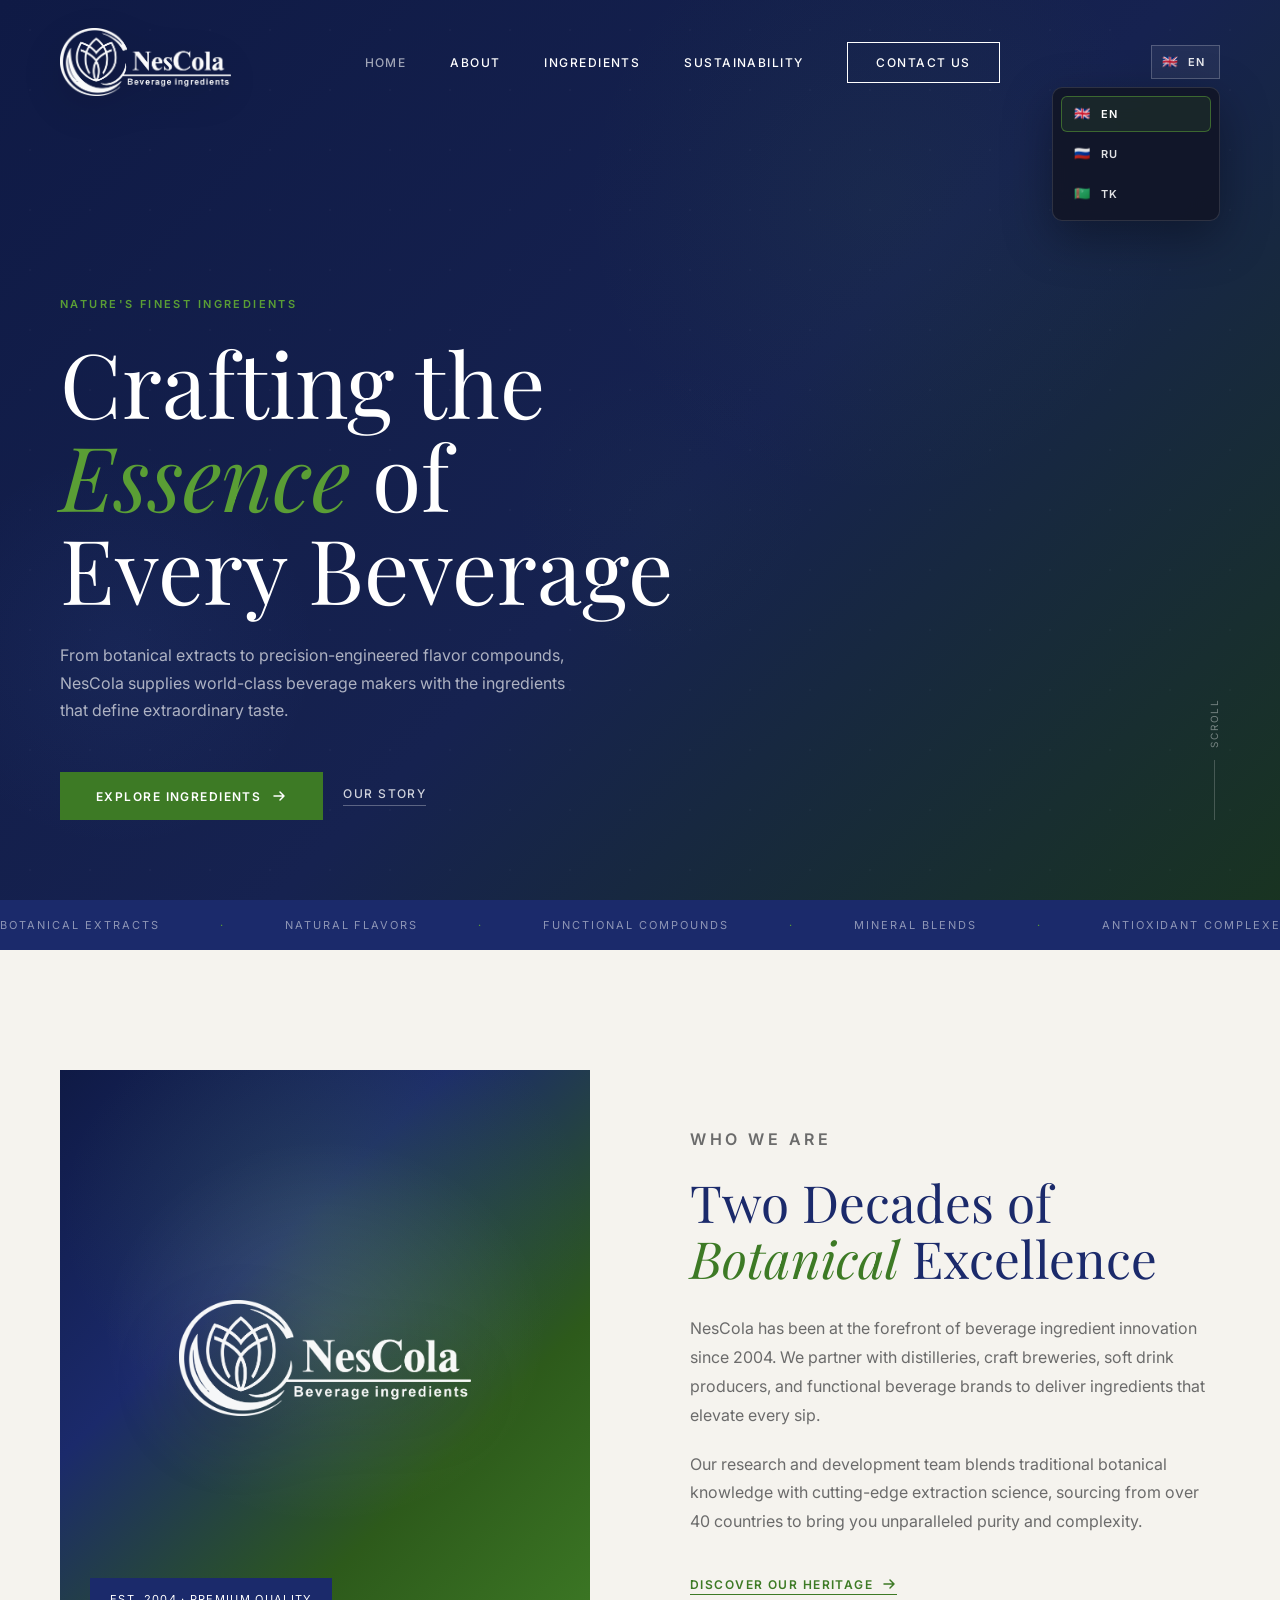
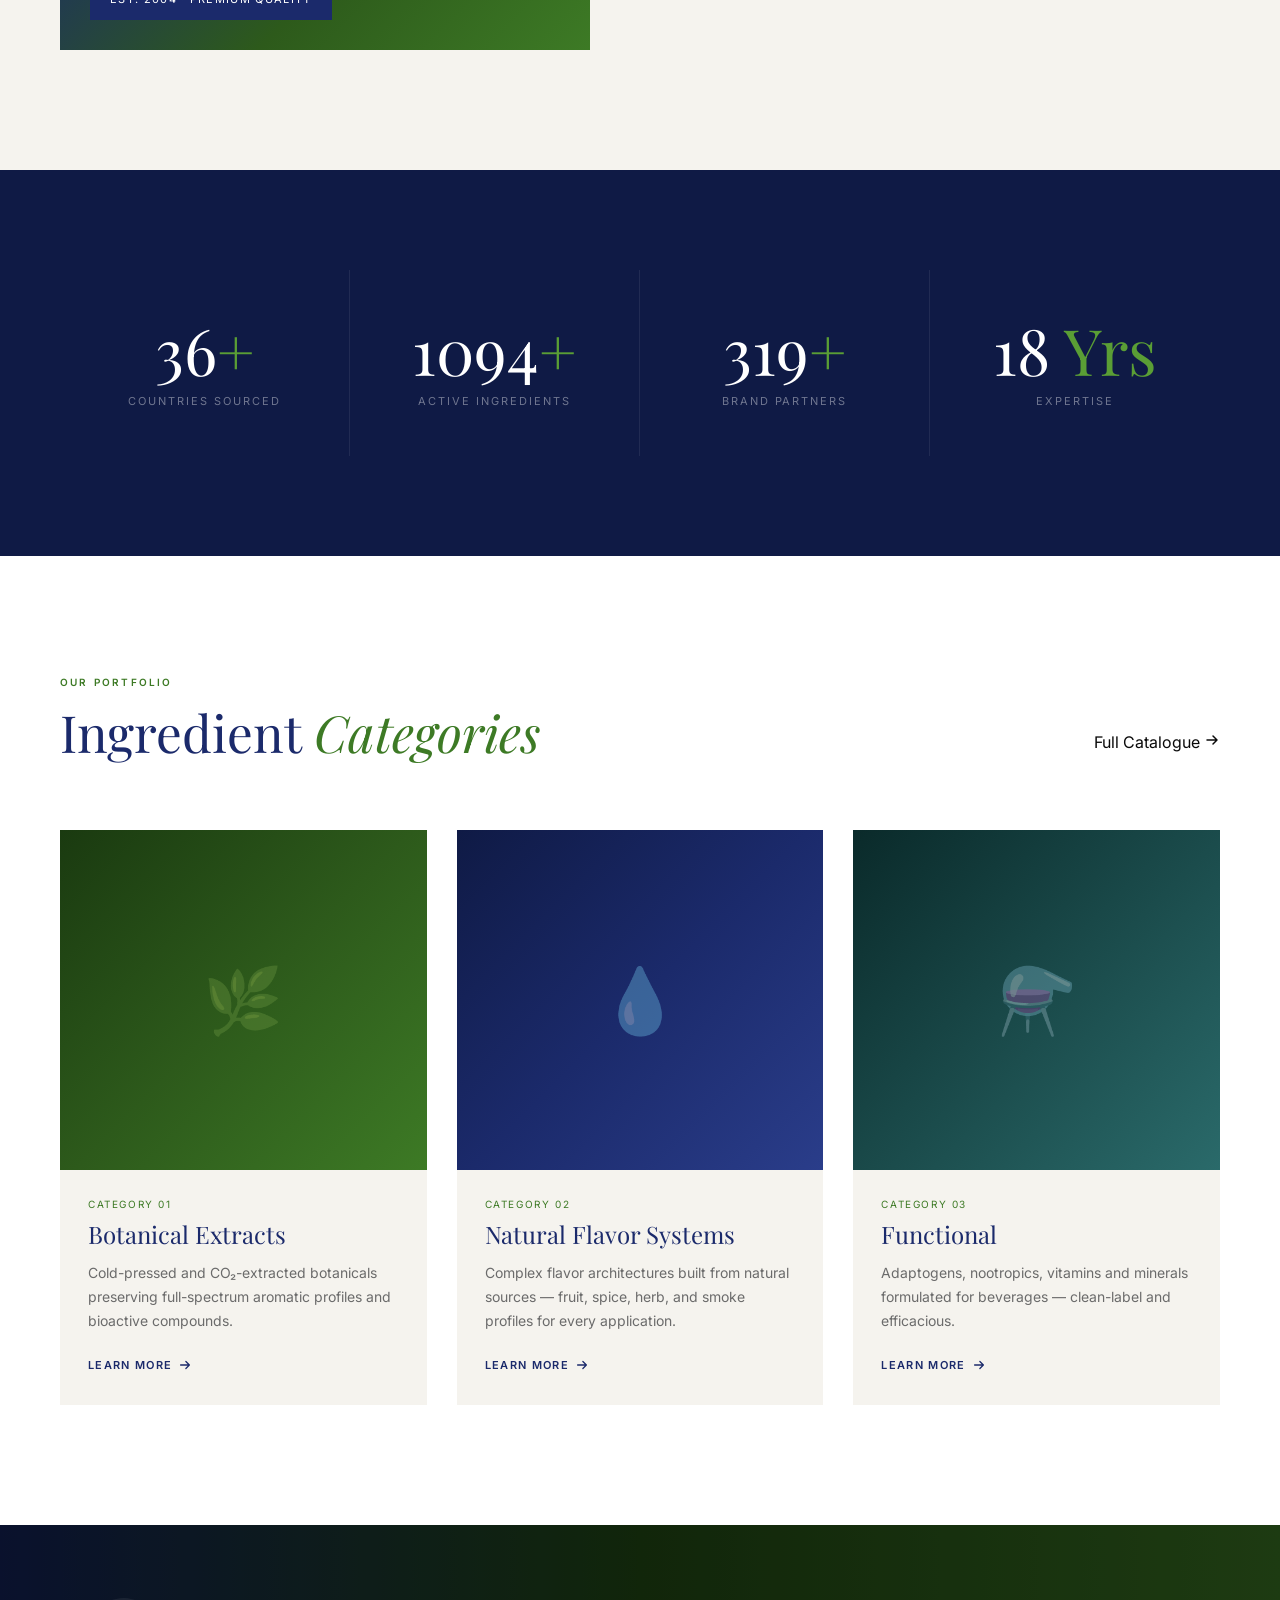
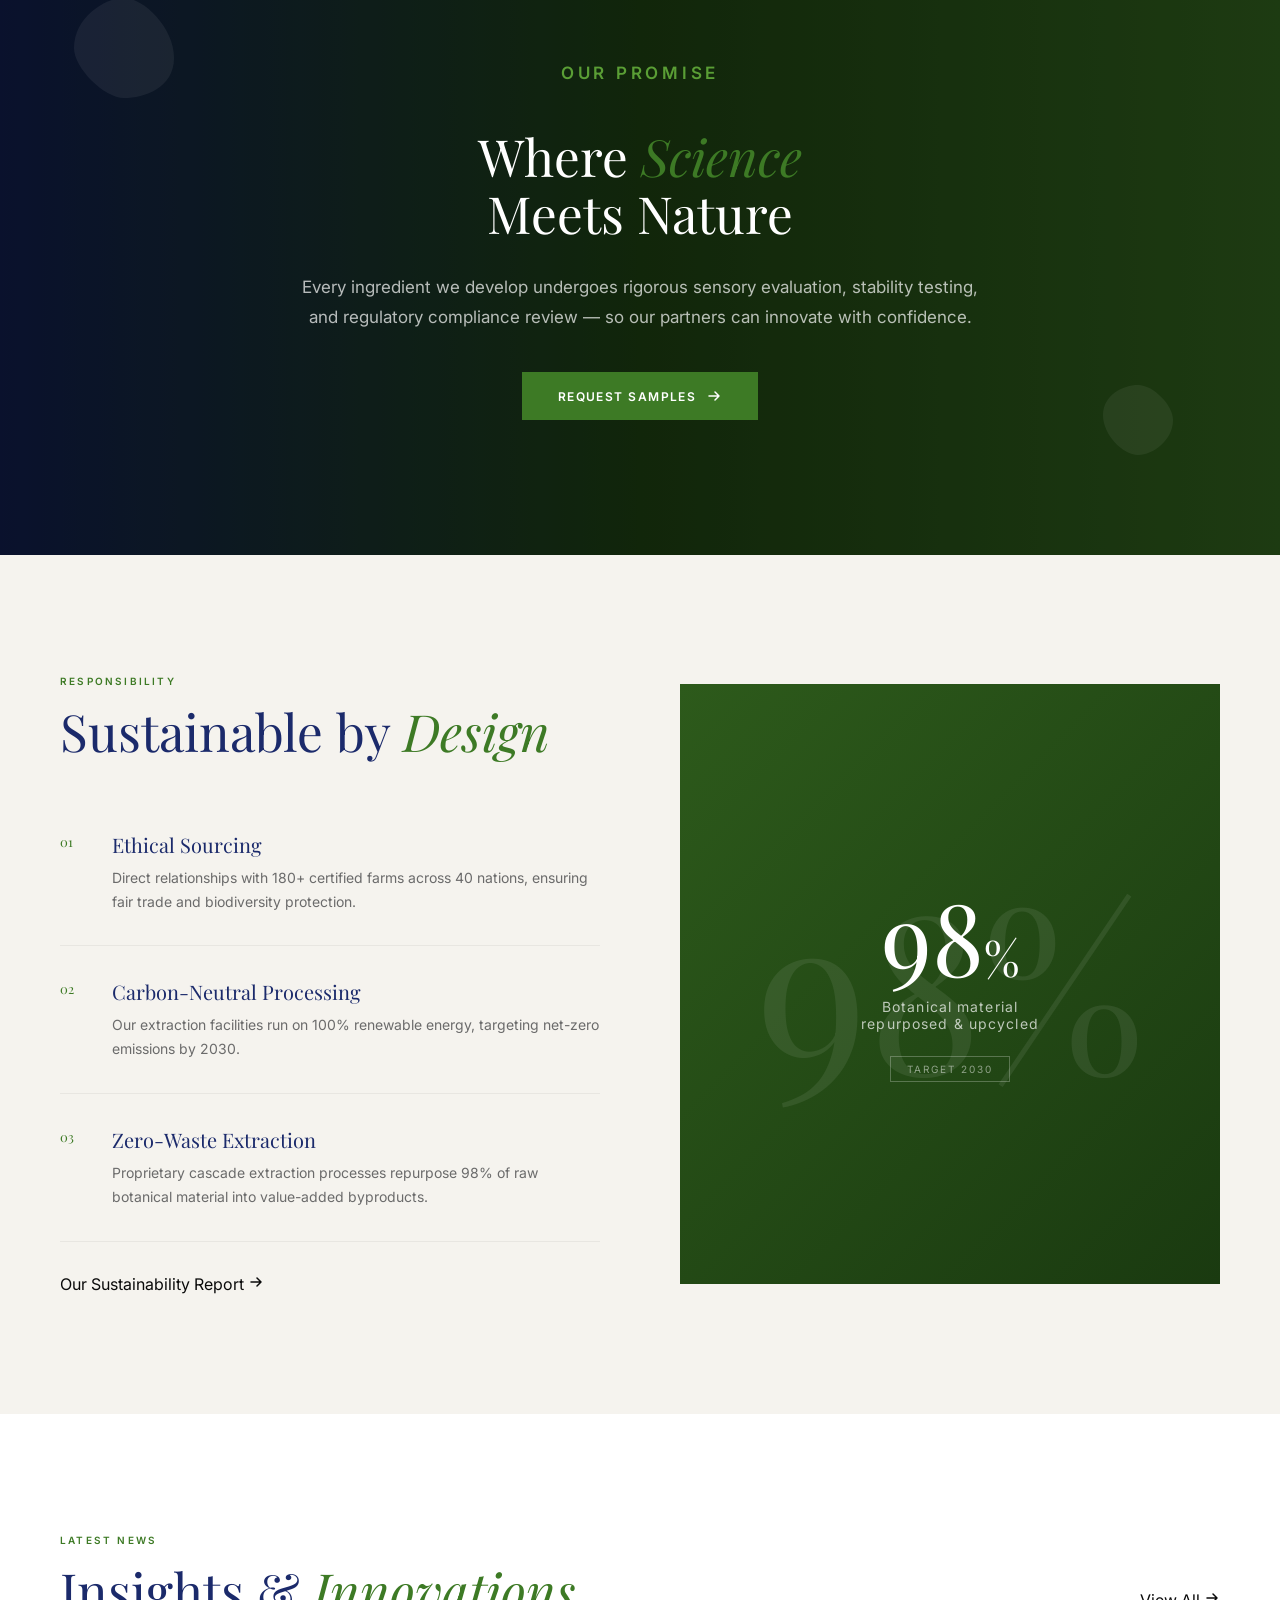
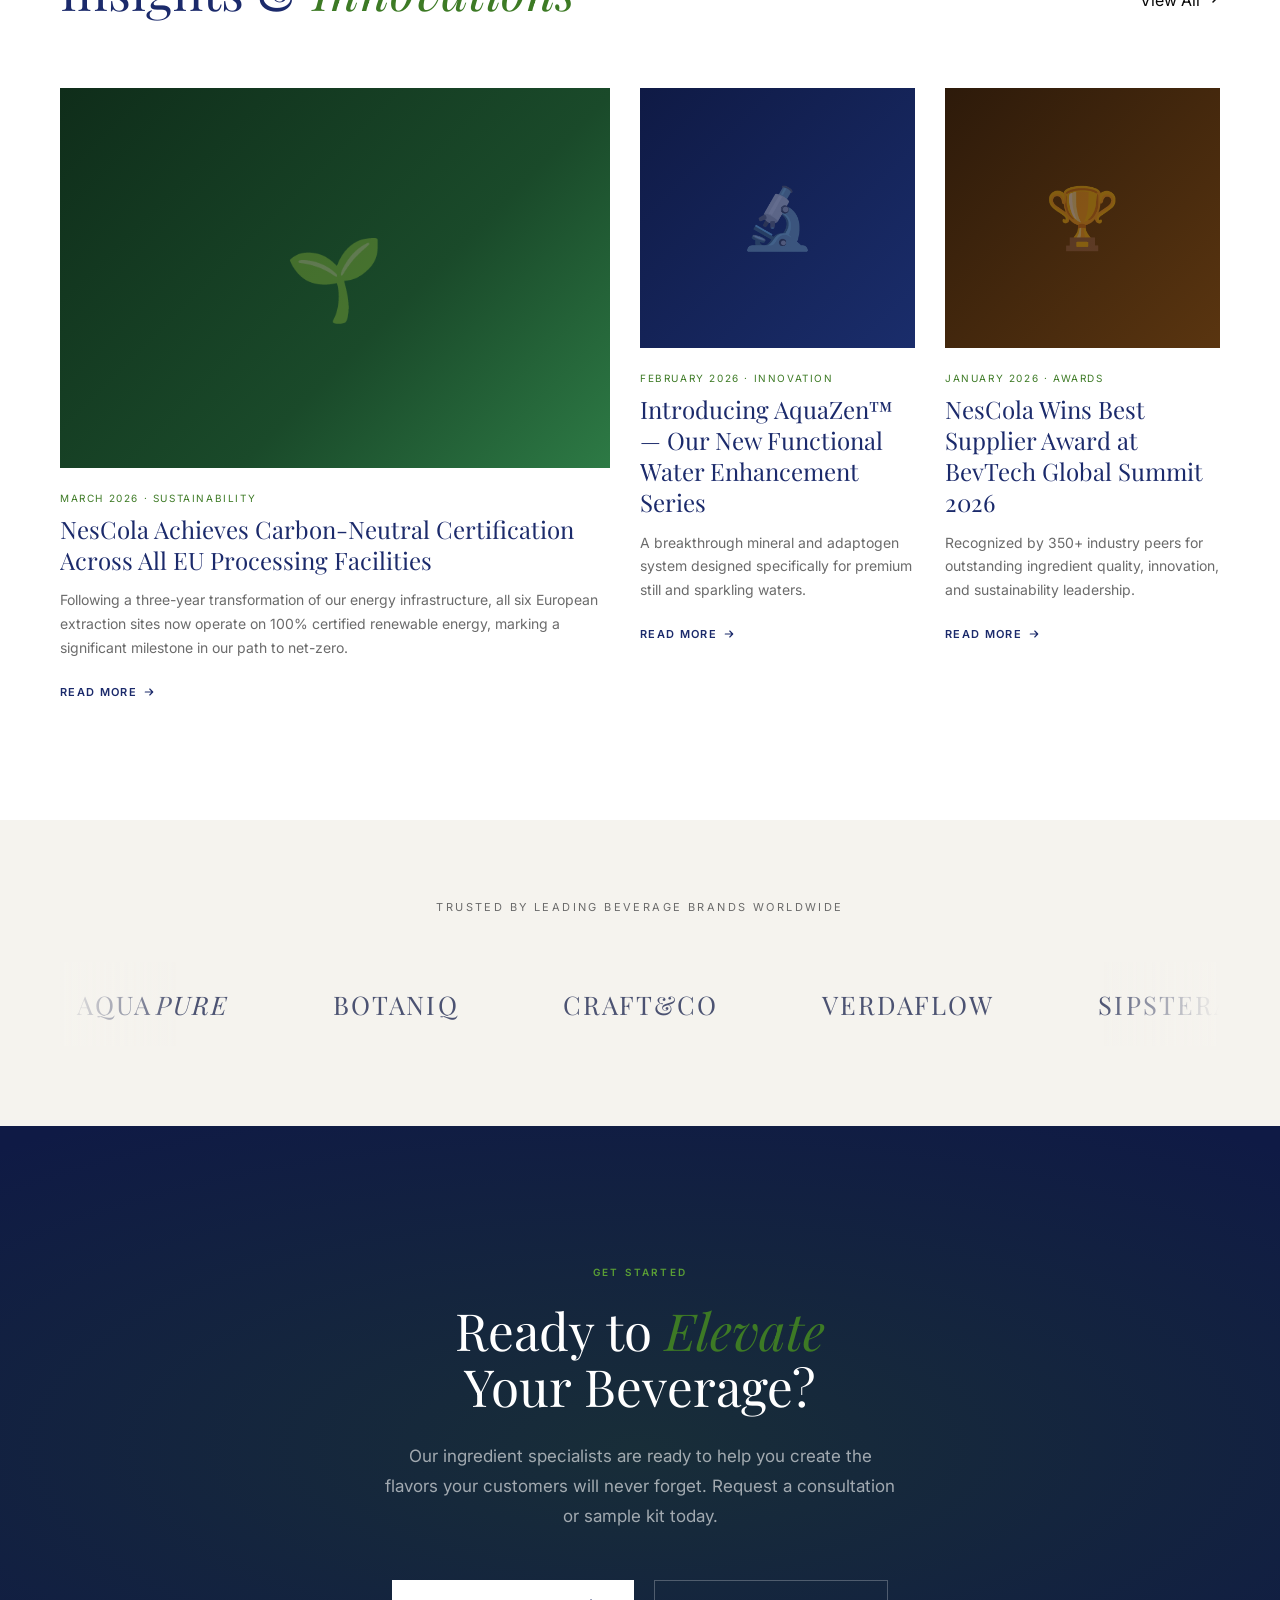
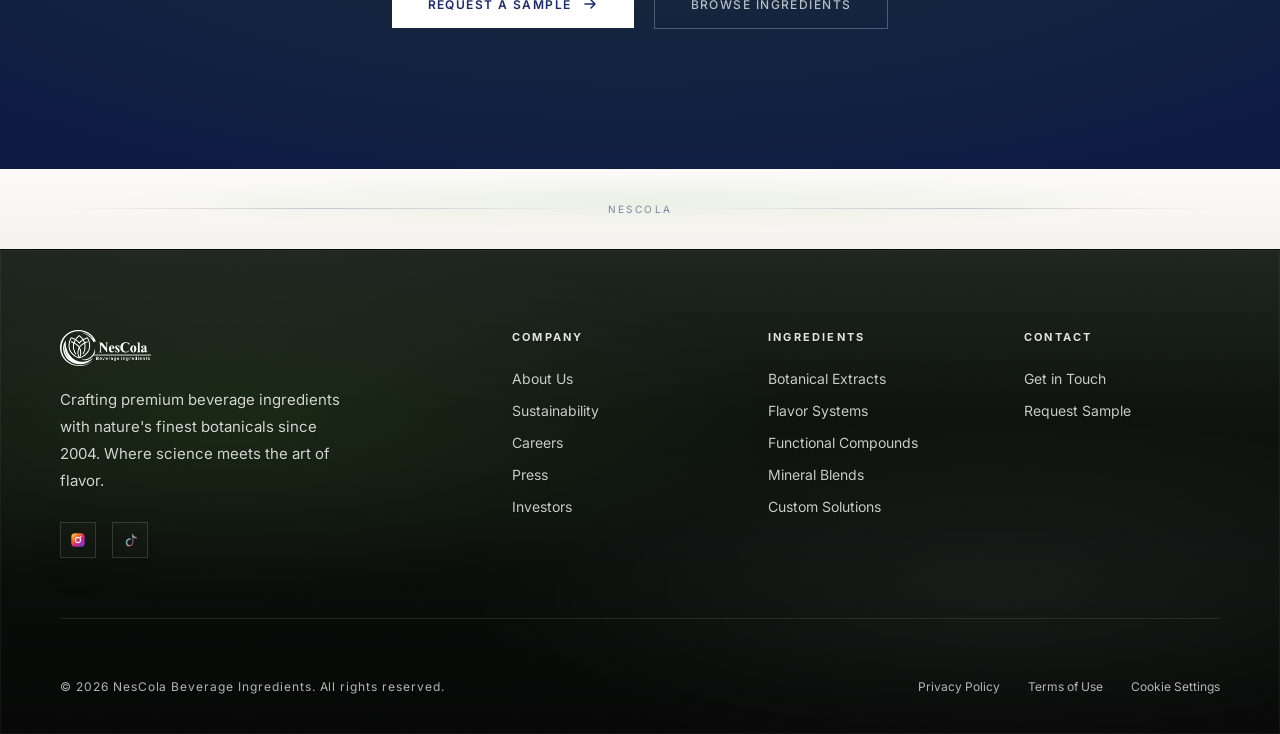
==== commit 93a36627: "i18n: language dropdown with flags, larger nav logo, fix loader blocking clicks Made-with: Cursor" ====
--- a/index.html
+++ b/index.html
@@ -63,10 +63,25 @@
       <a href="sustainability.html" data-i18n="nav.sustainability">Sustainability</a>
       <a href="contact.html" class="nav-cta" data-i18n="nav.contact">Contact Us</a>
     </nav>
-    <div class="lang-switch" aria-label="Language">
-      <button type="button" class="lang-btn" data-lang="en">EN</button>
-      <button type="button" class="lang-btn" data-lang="ru">RU</button>
-      <button type="button" class="lang-btn" data-lang="tk">TK</button>
+    <div class="lang-switch" data-lang-root aria-label="Language">
+      <button type="button" class="lang-switch-toggle" id="lang-switch-btn" aria-expanded="false" aria-haspopup="listbox">
+        <span class="lang-switch-flag" aria-hidden="true">🇬🇧</span>
+        <span class="lang-switch-code">EN</span>
+      </button>
+      <div class="lang-dropdown" id="lang-dropdown" role="listbox" hidden>
+        <button type="button" class="lang-option" data-lang="en" role="option">
+          <span class="lang-flag" aria-hidden="true">🇬🇧</span>
+          <span class="lang-label" data-i18n="nav.lang.en">EN</span>
+        </button>
+        <button type="button" class="lang-option" data-lang="ru" role="option">
+          <span class="lang-flag" aria-hidden="true">🇷🇺</span>
+          <span class="lang-label" data-i18n="nav.lang.ru">RU</span>
+        </button>
+        <button type="button" class="lang-option" data-lang="tk" role="option">
+          <span class="lang-flag" aria-hidden="true">🇹🇲</span>
+          <span class="lang-label" data-i18n="nav.lang.tk">TK</span>
+        </button>
+      </div>
     </div>
     <div class="hamburger">
       <span></span><span></span><span></span>
--- a/css/style.css
+++ b/css/style.css
@@ -186,7 +186,11 @@
   gap: 24px;
   transition: opacity 0.8s ease, visibility 0.8s ease;
 }
-#loader.hidden { opacity: 0; visibility: hidden; }
+#loader.hidden {
+  opacity: 0;
+  visibility: hidden;
+  pointer-events: none;
+}
 #loader .loader-logo {
   width: 140px;
   animation: pulse 1.5s ease-in-out infinite;
@@ -319,12 +323,17 @@
 #navbar.dark-nav {
   background: transparent;
 }
-.nav-logo img { height: 42px; transition: height var(--transition); }
-#navbar.scrolled .nav-logo img { height: 34px; }
+.nav-logo img { height: 52px; transition: height var(--transition); }
+#navbar.scrolled .nav-logo img { height: 42px; }
 
 @media (pointer: fine) {
-  .nav-logo img { height: 52px; }
-  #navbar.scrolled .nav-logo img { height: 40px; }
+  .nav-logo img { height: 68px; }
+  #navbar.scrolled .nav-logo img { height: 54px; }
+}
+
+@media (max-width: 768px) {
+  .nav-logo img { height: 44px; }
+  #navbar.scrolled .nav-logo img { height: 36px; }
 }
 
 /* Improve logo visibility on dark heroes */
@@ -393,48 +402,116 @@
 .hamburger.open span:nth-child(2) { opacity: 0; }
 .hamburger.open span:nth-child(3) { transform: translateY(-6.5px) rotate(-45deg); }
 
-/* Language switcher */
+/* Language switcher (dropdown + flags) */
 .lang-switch {
+  position: relative;
   display: flex;
   align-items: center;
+  margin-left: 18px;
+  z-index: 1002;
+}
+.lang-switch-toggle {
+  display: inline-flex;
+  align-items: center;
   gap: 8px;
-  margin-left: 18px;
-}
-.lang-btn {
-  font-size: 10px;
-  letter-spacing: 0.14em;
+  font-size: 11px;
+  letter-spacing: 0.12em;
   text-transform: uppercase;
-  padding: 8px 10px;
+  padding: 9px 12px 9px 10px;
   border: 1px solid rgba(255,255,255,0.22);
-  color: rgba(255,255,255,0.75);
-  background: rgba(255,255,255,0.04);
+  color: rgba(255,255,255,0.9);
+  background: rgba(255,255,255,0.06);
   cursor: pointer;
   transition: border-color var(--transition-fast), color var(--transition-fast), background var(--transition-fast);
 }
-.lang-btn:hover {
+.lang-switch-toggle:hover {
   border-color: rgba(255,255,255,0.45);
+  background: rgba(255,255,255,0.1);
+}
+.lang-switch-flag {
+  font-size: 1.15em;
+  line-height: 1;
+}
+.lang-switch-code {
+  font-family: var(--font-sans);
+  font-weight: 600;
+  min-width: 1.75em;
+  text-align: left;
+}
+#navbar.scrolled .lang-switch-toggle {
+  border-color: rgba(27,42,107,0.2);
+  color: var(--navy);
+  background: rgba(255,255,255,0.75);
+}
+#navbar.scrolled .lang-switch-toggle:hover {
+  border-color: rgba(27,42,107,0.35);
+  background: rgba(255,255,255,0.95);
+}
+.lang-dropdown {
+  position: absolute;
+  top: calc(100% + 8px);
+  right: 0;
+  min-width: 168px;
+  display: flex;
+  flex-direction: column;
+  gap: 4px;
+  padding: 8px;
+  margin: 0;
+  list-style: none;
+  background: rgba(18, 22, 40, 0.96);
+  backdrop-filter: blur(16px);
+  border: 1px solid rgba(255,255,255,0.12);
+  border-radius: 10px;
+  box-shadow: 0 16px 48px rgba(0,0,0,0.35);
+}
+#navbar.scrolled .lang-dropdown {
+  background: rgba(255,255,255,0.98);
+  border-color: rgba(27,42,107,0.12);
+  box-shadow: 0 16px 48px rgba(0,0,0,0.12);
+}
+.lang-option {
+  display: flex;
+  align-items: center;
+  gap: 10px;
+  width: 100%;
+  text-align: left;
+  font-size: 11px;
+  letter-spacing: 0.1em;
+  text-transform: uppercase;
+  padding: 10px 12px;
+  border: 1px solid transparent;
+  border-radius: 6px;
+  color: rgba(255,255,255,0.88);
+  background: transparent;
+  cursor: pointer;
+  transition: background var(--transition-fast), border-color var(--transition-fast);
+}
+.lang-option:hover {
+  background: rgba(255,255,255,0.08);
+}
+.lang-option.is-active {
+  border-color: rgba(90,158,53,0.55);
+  background: rgba(90,158,53,0.12);
   color: var(--white);
-  background: rgba(255,255,255,0.08);
-}
-.lang-btn.active {
-  border-color: rgba(90,158,53,0.75);
-  color: var(--white);
-  background: rgba(90,158,53,0.14);
-}
-#navbar.scrolled .lang-btn {
-  border-color: rgba(27,42,107,0.18);
-  color: rgba(27,42,107,0.65);
-  background: rgba(255,255,255,0.55);
-}
-#navbar.scrolled .lang-btn:hover {
+}
+.lang-option .lang-flag {
+  font-size: 1.2em;
+  line-height: 1;
+}
+.lang-option .lang-label {
+  font-family: var(--font-sans);
+  font-weight: 600;
+}
+#navbar.scrolled .lang-option {
+  color: rgba(27,42,107,0.85);
+}
+#navbar.scrolled .lang-option:hover {
+  background: rgba(27,42,107,0.06);
+}
+#navbar.scrolled .lang-option.is-active {
   border-color: rgba(27,42,107,0.35);
+  background: rgba(27,42,107,0.08);
   color: var(--navy);
-  background: rgba(255,255,255,0.85);
-}
-#navbar.scrolled .lang-btn.active {
-  border-color: rgba(27,42,107,0.55);
-  color: var(--navy);
-  background: rgba(255,255,255,0.95);
 }
 
 /* Mobile Menu */
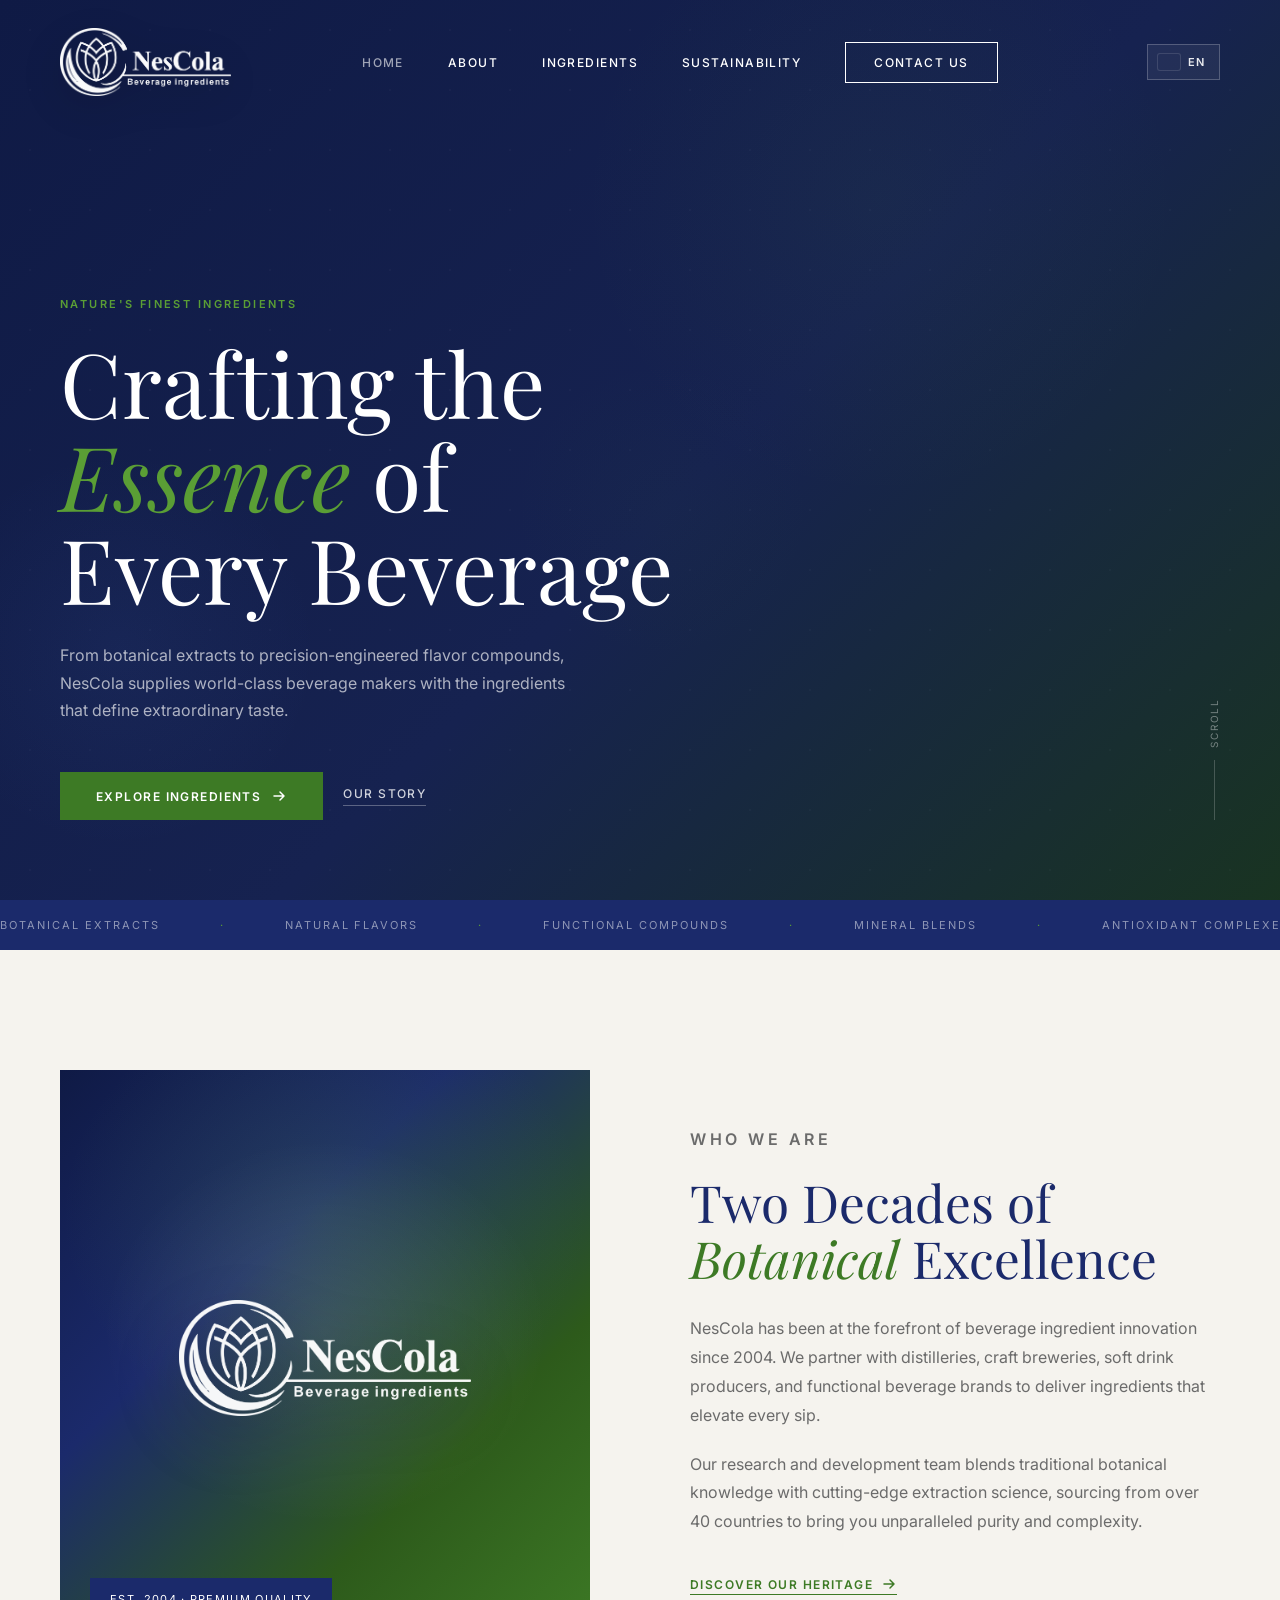
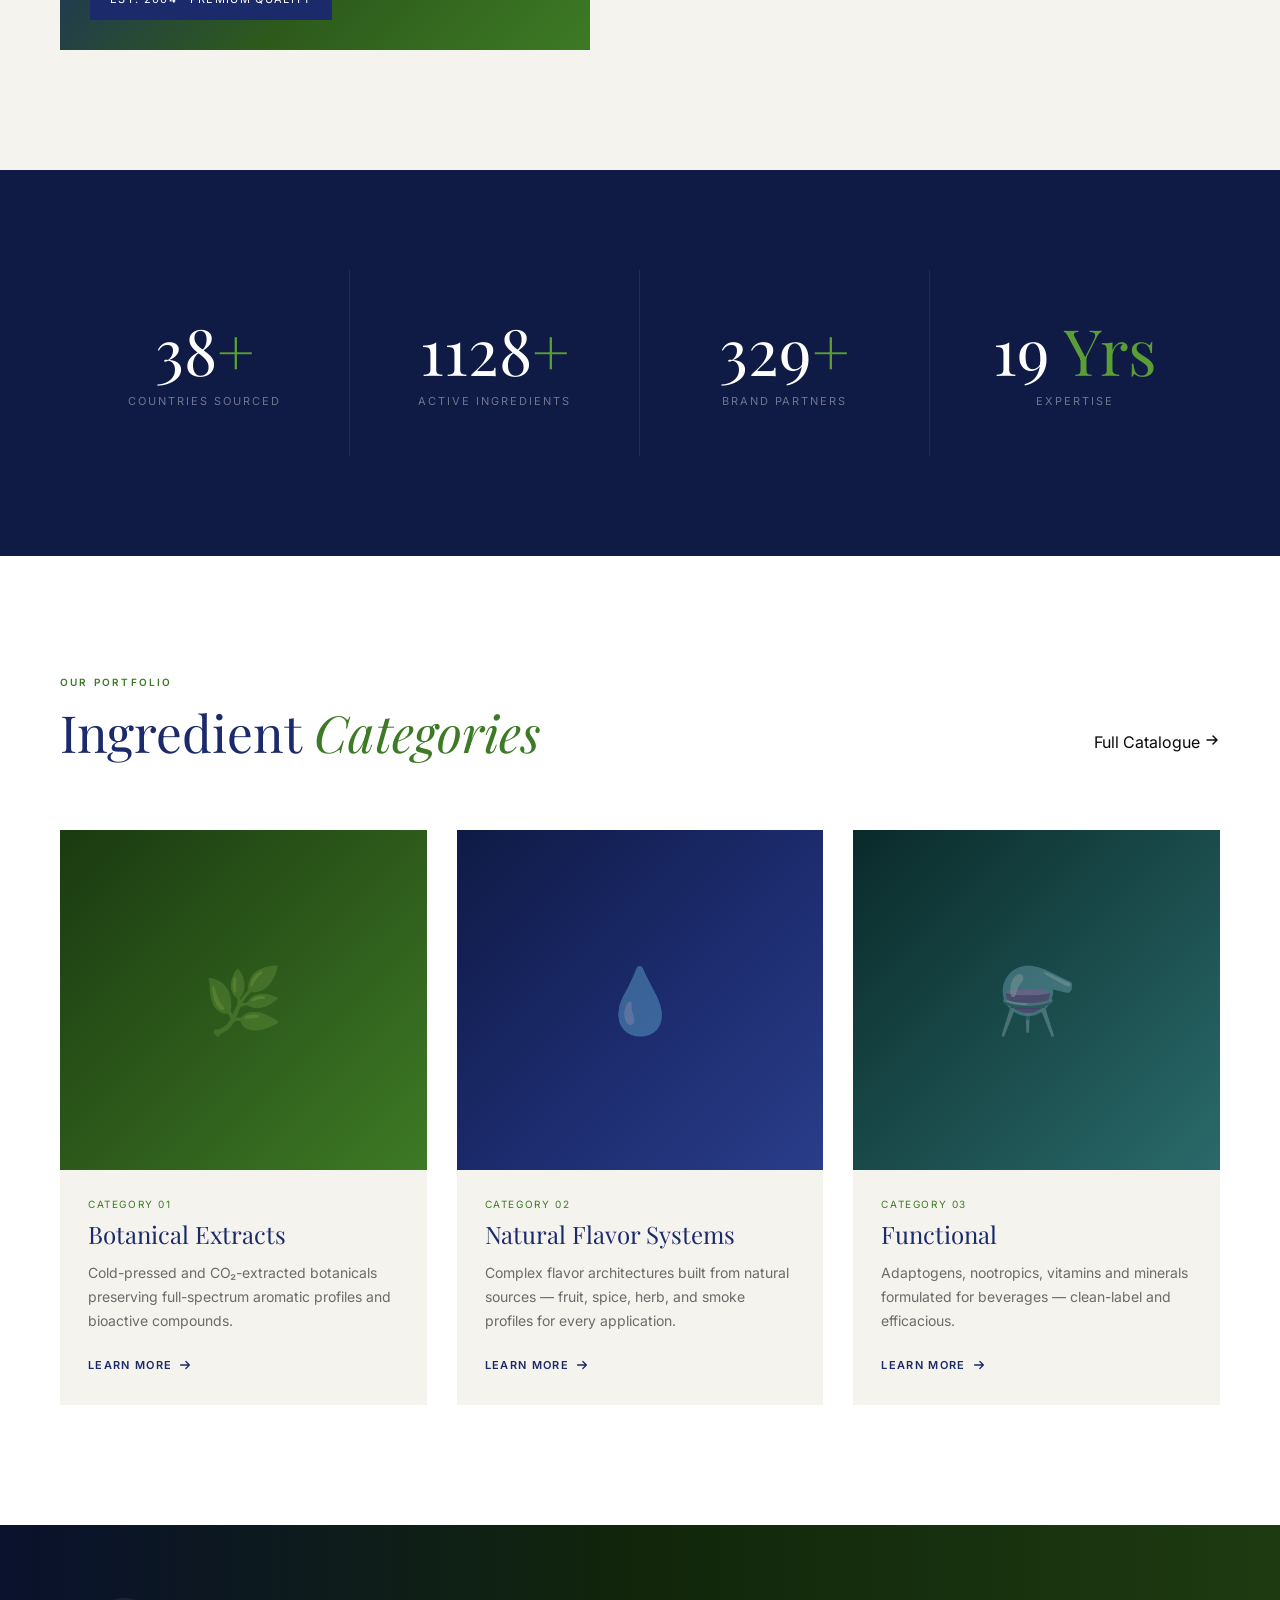
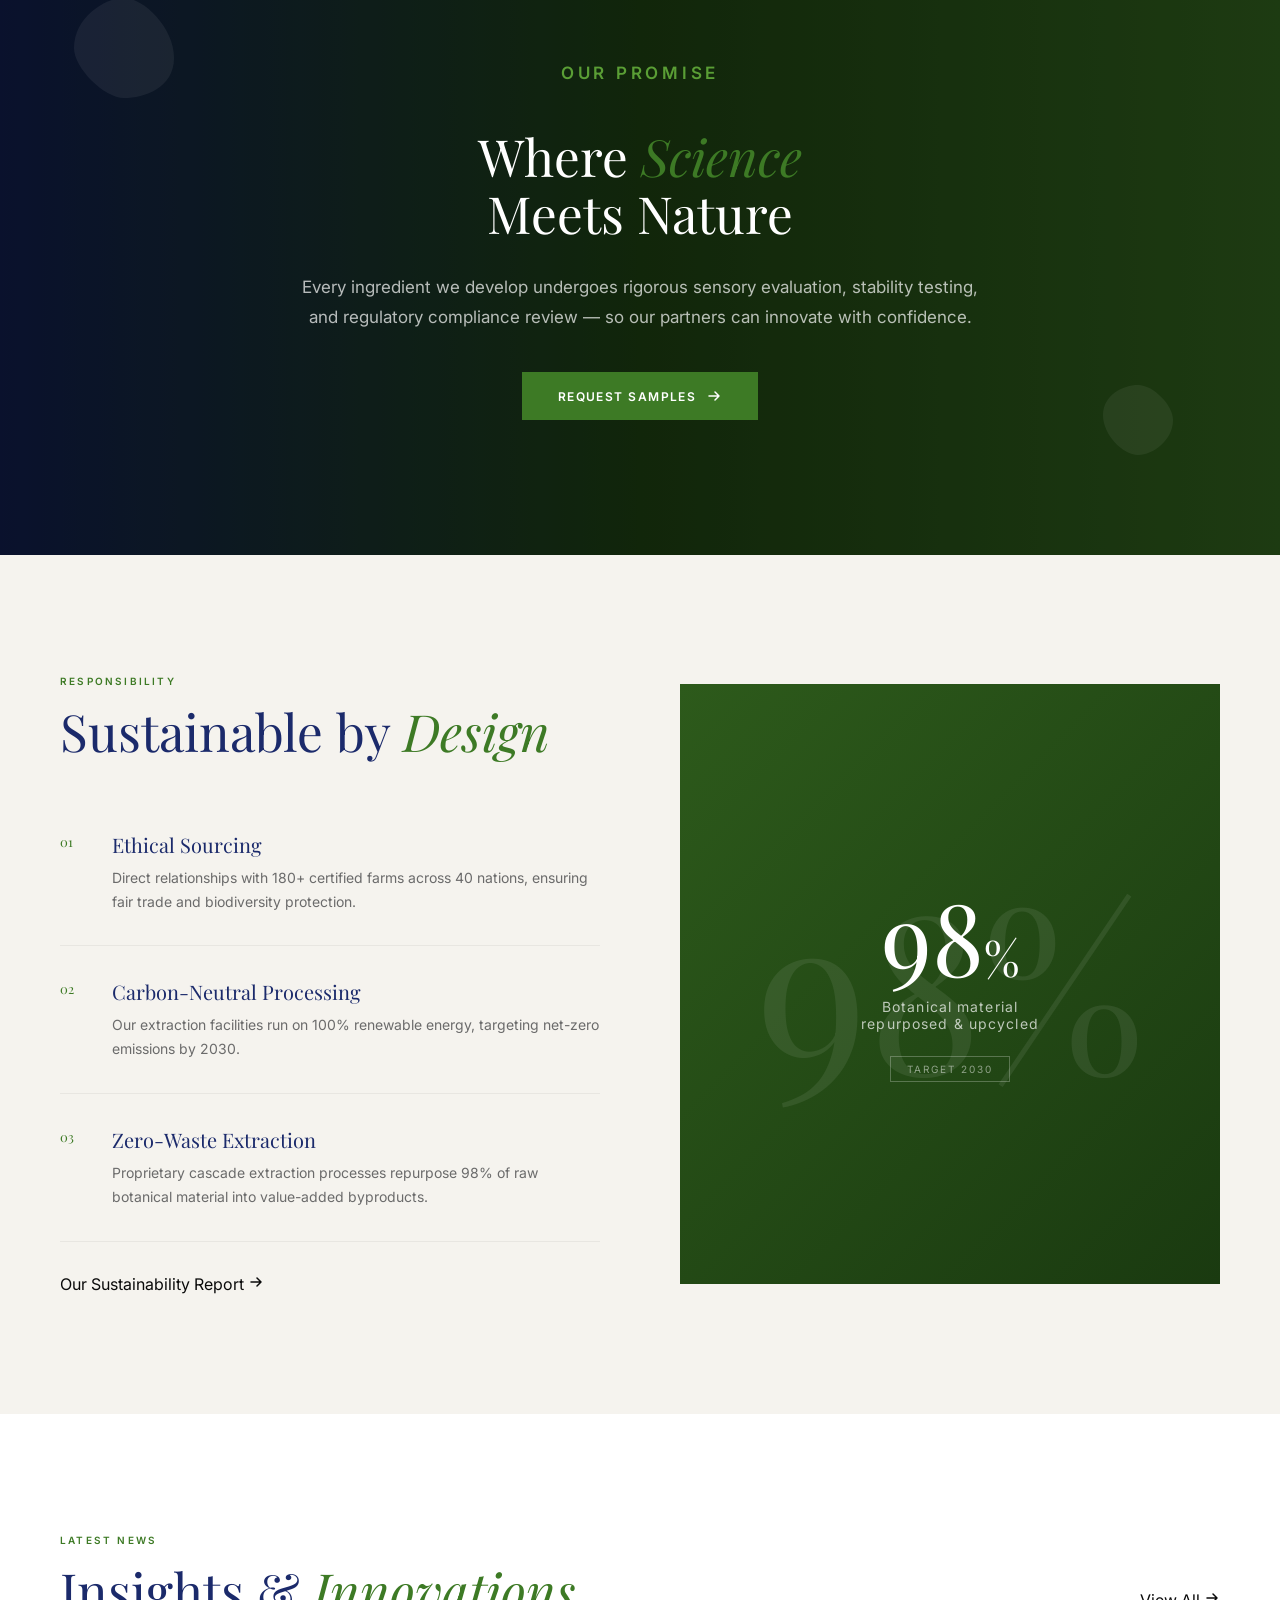
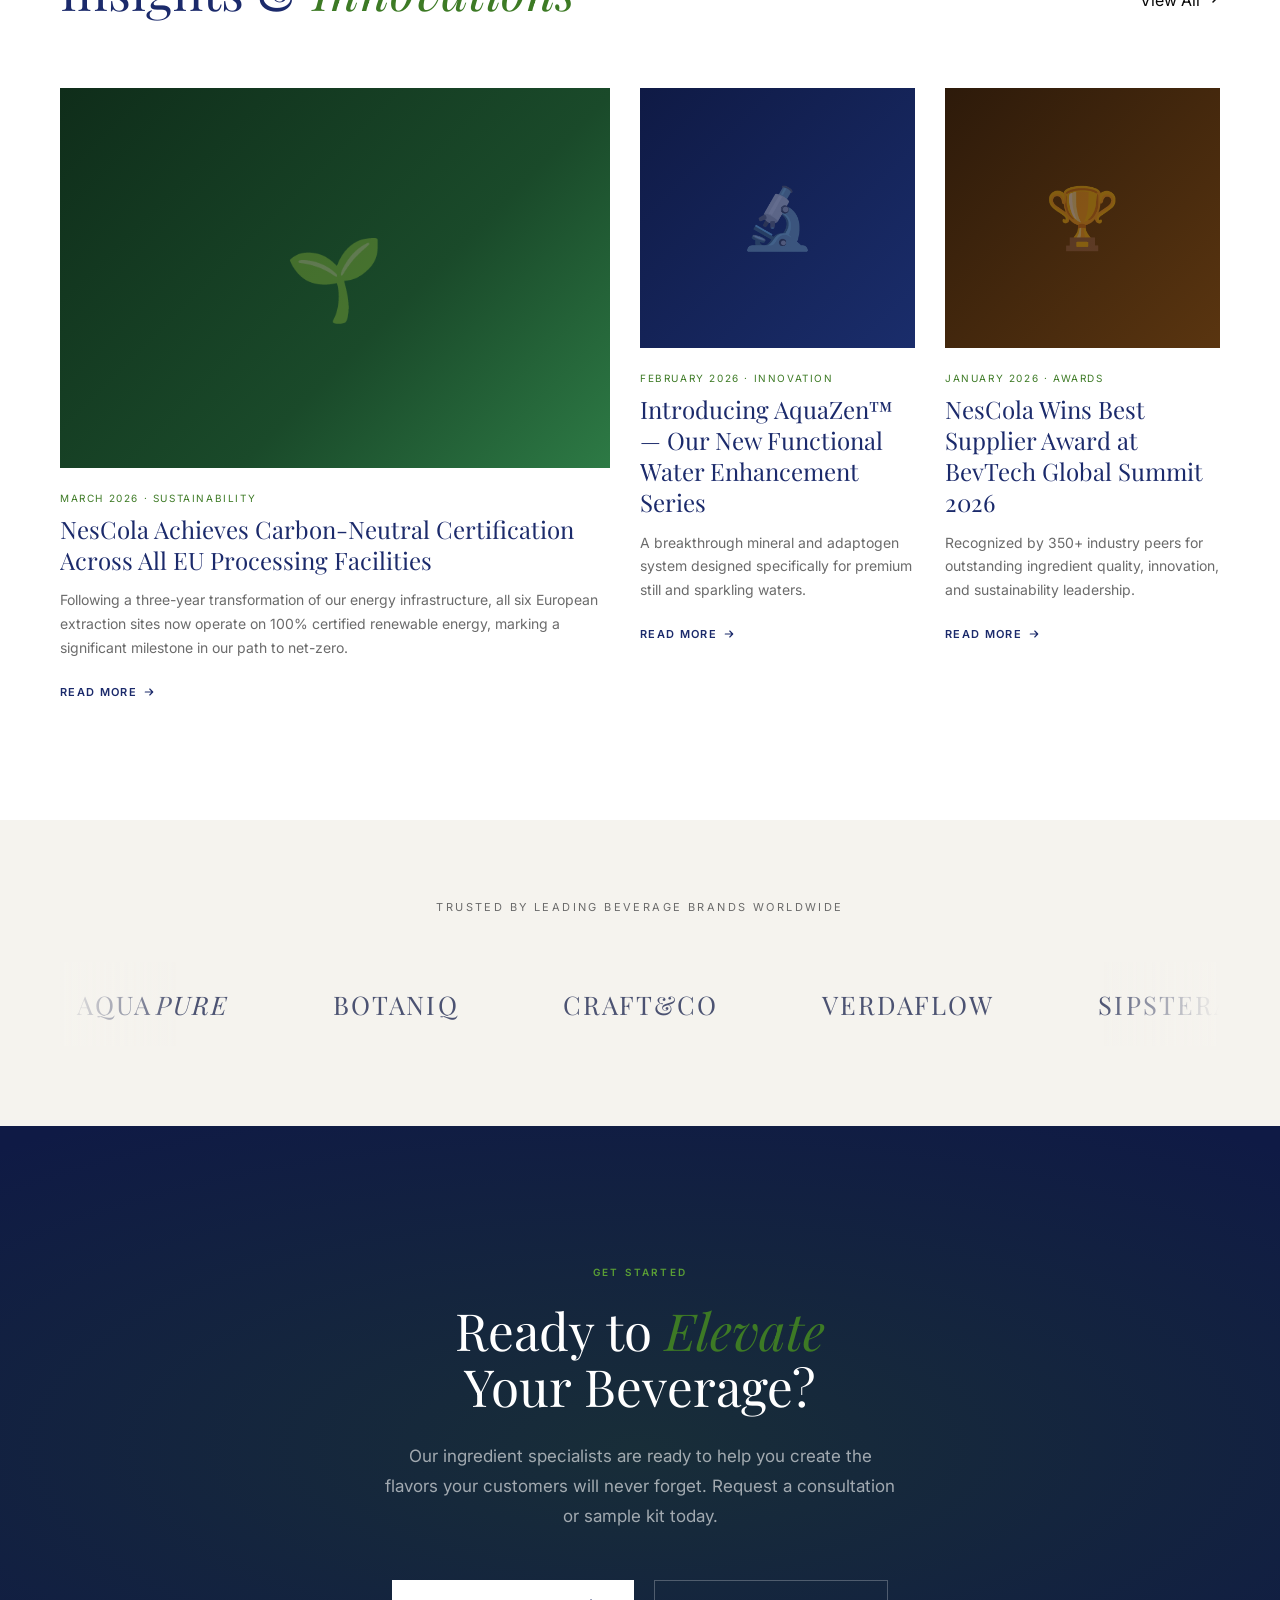
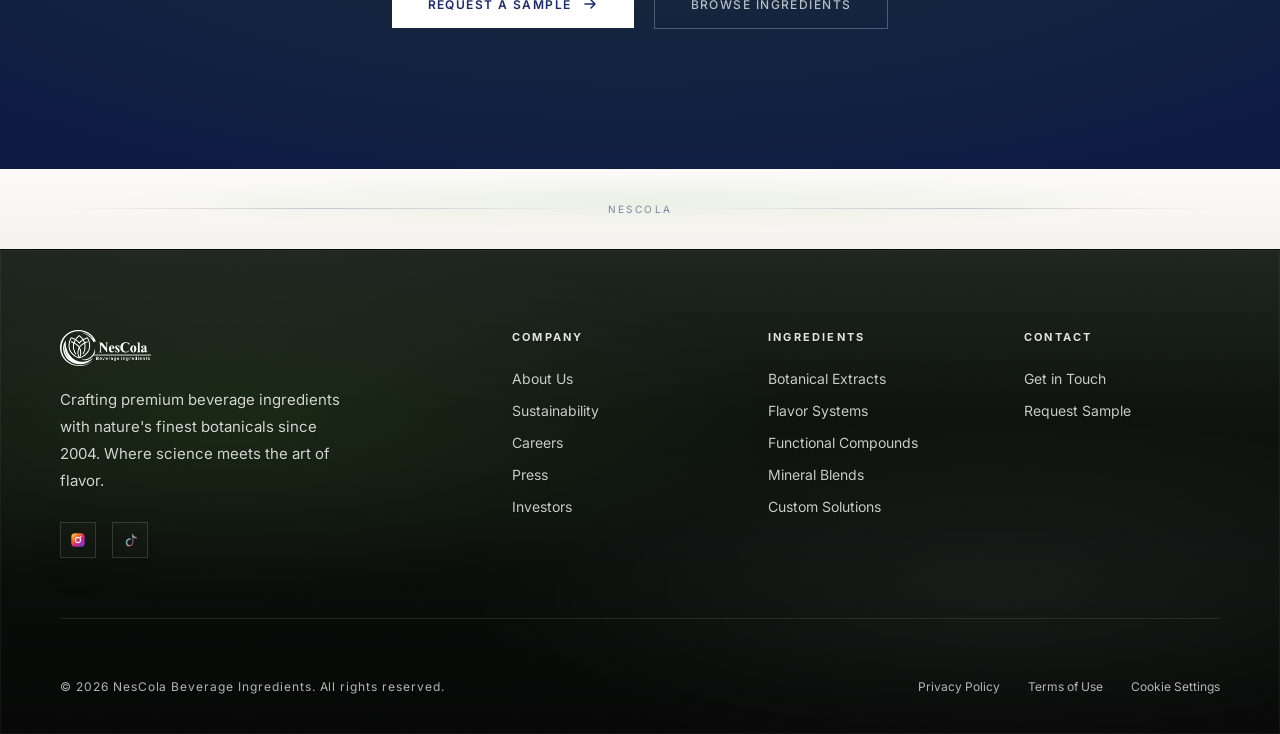
==== commit b2200f11: "Fix lang dropdown hidden state, flag images via flagcdn, i18n edit note Made-with: Cursor" ====
--- a/index.html
+++ b/index.html
@@ -65,20 +65,20 @@
     </nav>
     <div class="lang-switch" data-lang-root aria-label="Language">
       <button type="button" class="lang-switch-toggle" id="lang-switch-btn" aria-expanded="false" aria-haspopup="listbox">
-        <span class="lang-switch-flag" aria-hidden="true">🇬🇧</span>
+        <img class="lang-flag-img lang-switch-flag" src="https://flagcdn.com/w40/gb.png" alt="" width="22" height="16" decoding="async" />
         <span class="lang-switch-code">EN</span>
       </button>
       <div class="lang-dropdown" id="lang-dropdown" role="listbox" hidden>
         <button type="button" class="lang-option" data-lang="en" role="option">
-          <span class="lang-flag" aria-hidden="true">🇬🇧</span>
+          <img class="lang-flag-img" src="https://flagcdn.com/w40/gb.png" alt="" width="22" height="16" decoding="async" />
           <span class="lang-label" data-i18n="nav.lang.en">EN</span>
         </button>
         <button type="button" class="lang-option" data-lang="ru" role="option">
-          <span class="lang-flag" aria-hidden="true">🇷🇺</span>
+          <img class="lang-flag-img" src="https://flagcdn.com/w40/ru.png" alt="" width="22" height="16" decoding="async" />
           <span class="lang-label" data-i18n="nav.lang.ru">RU</span>
         </button>
         <button type="button" class="lang-option" data-lang="tk" role="option">
-          <span class="lang-flag" aria-hidden="true">🇹🇲</span>
+          <img class="lang-flag-img" src="https://flagcdn.com/w40/tm.png" alt="" width="22" height="16" decoding="async" />
           <span class="lang-label" data-i18n="nav.lang.tk">TK</span>
         </button>
       </div>
--- a/css/style.css
+++ b/css/style.css
@@ -428,6 +428,17 @@
   border-color: rgba(255,255,255,0.45);
   background: rgba(255,255,255,0.1);
 }
+.lang-flag-img {
+  width: 22px;
+  height: 16px;
+  object-fit: cover;
+  border-radius: 2px;
+  flex-shrink: 0;
+  box-shadow: 0 0 0 1px rgba(255,255,255,0.12);
+}
+#navbar.scrolled .lang-flag-img {
+  box-shadow: 0 0 0 1px rgba(27,42,107,0.15);
+}
 .lang-switch-flag {
   font-size: 1.15em;
   line-height: 1;
@@ -446,6 +457,10 @@
 #navbar.scrolled .lang-switch-toggle:hover {
   border-color: rgba(27,42,107,0.35);
   background: rgba(255,255,255,0.95);
+}
+/* [hidden] must win: .lang-dropdown { display:flex } otherwise overrides the hidden attribute */
+.lang-dropdown[hidden] {
+  display: none !important;
 }
 .lang-dropdown {
   position: absolute;
@@ -494,9 +509,8 @@
   background: rgba(90,158,53,0.12);
   color: var(--white);
 }
-.lang-option .lang-flag {
-  font-size: 1.2em;
-  line-height: 1;
+.lang-option .lang-flag-img {
+  align-self: center;
 }
 .lang-option .lang-label {
   font-family: var(--font-sans);
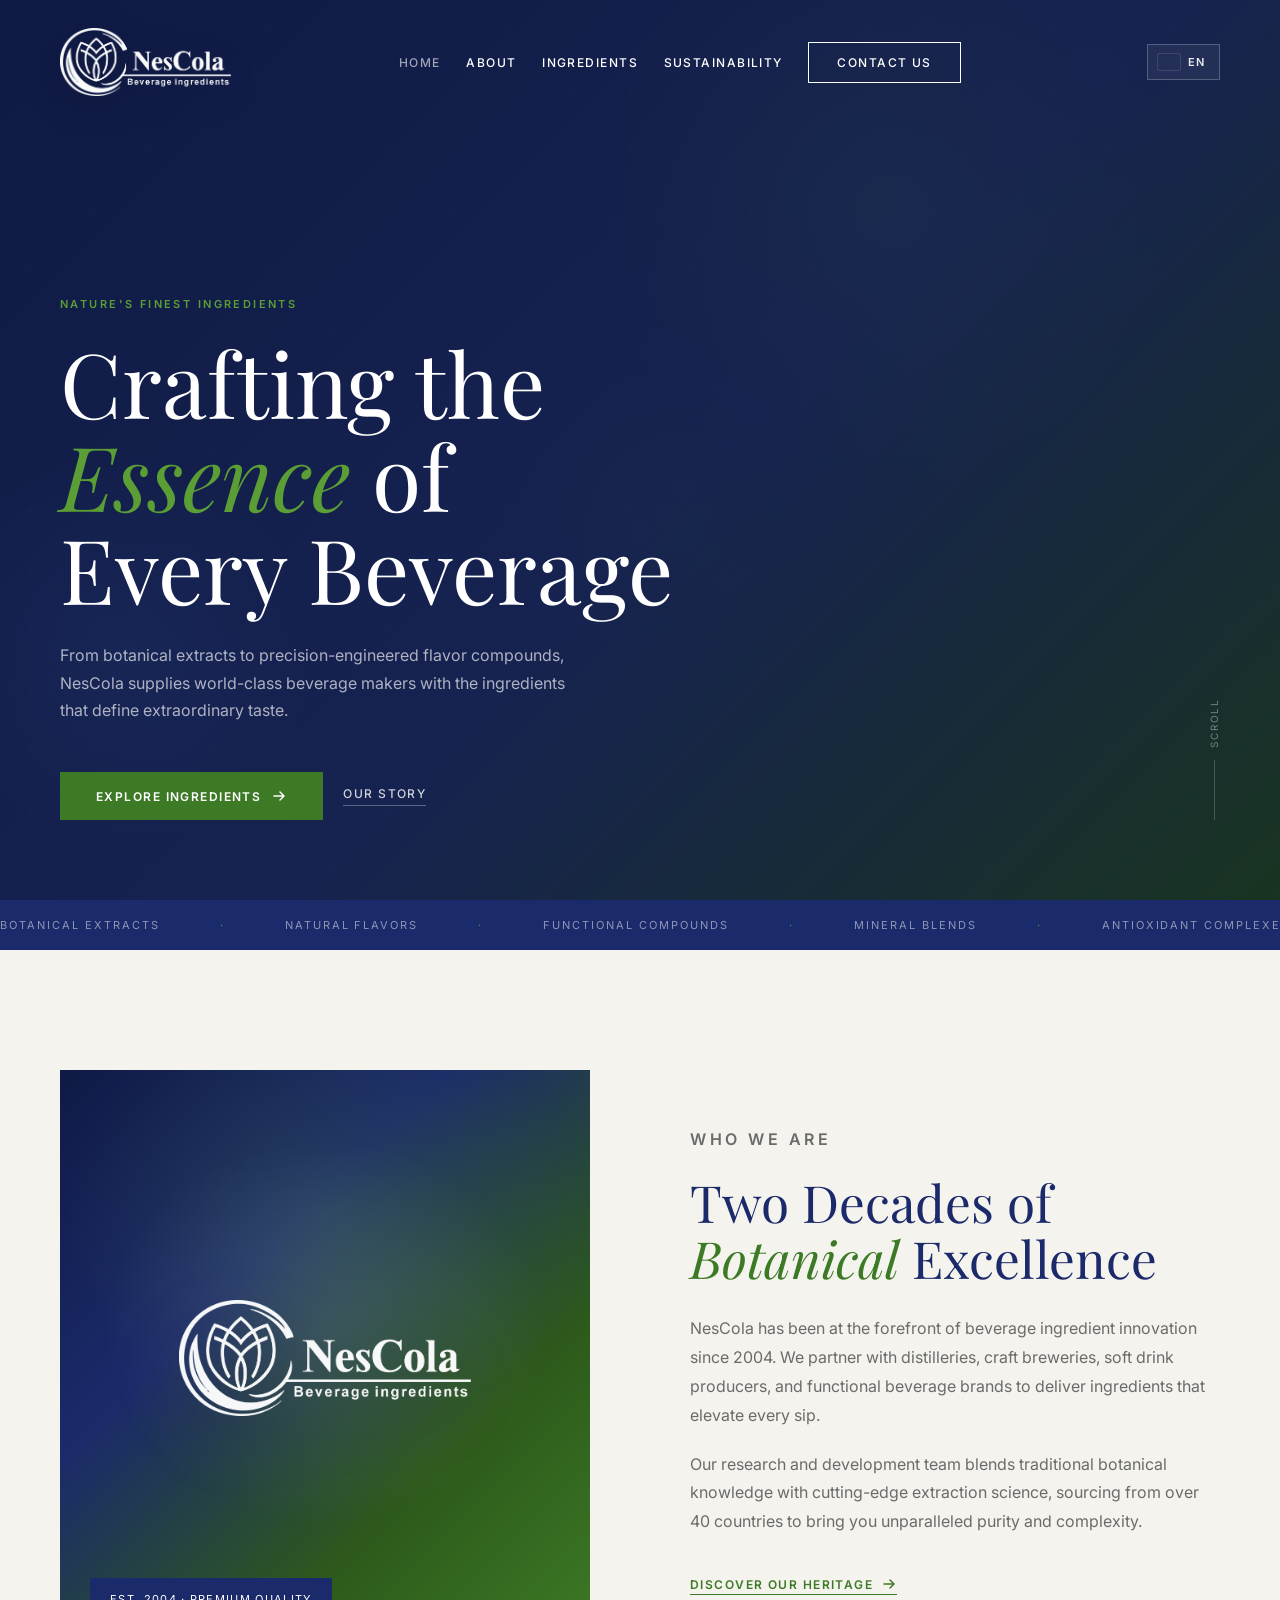
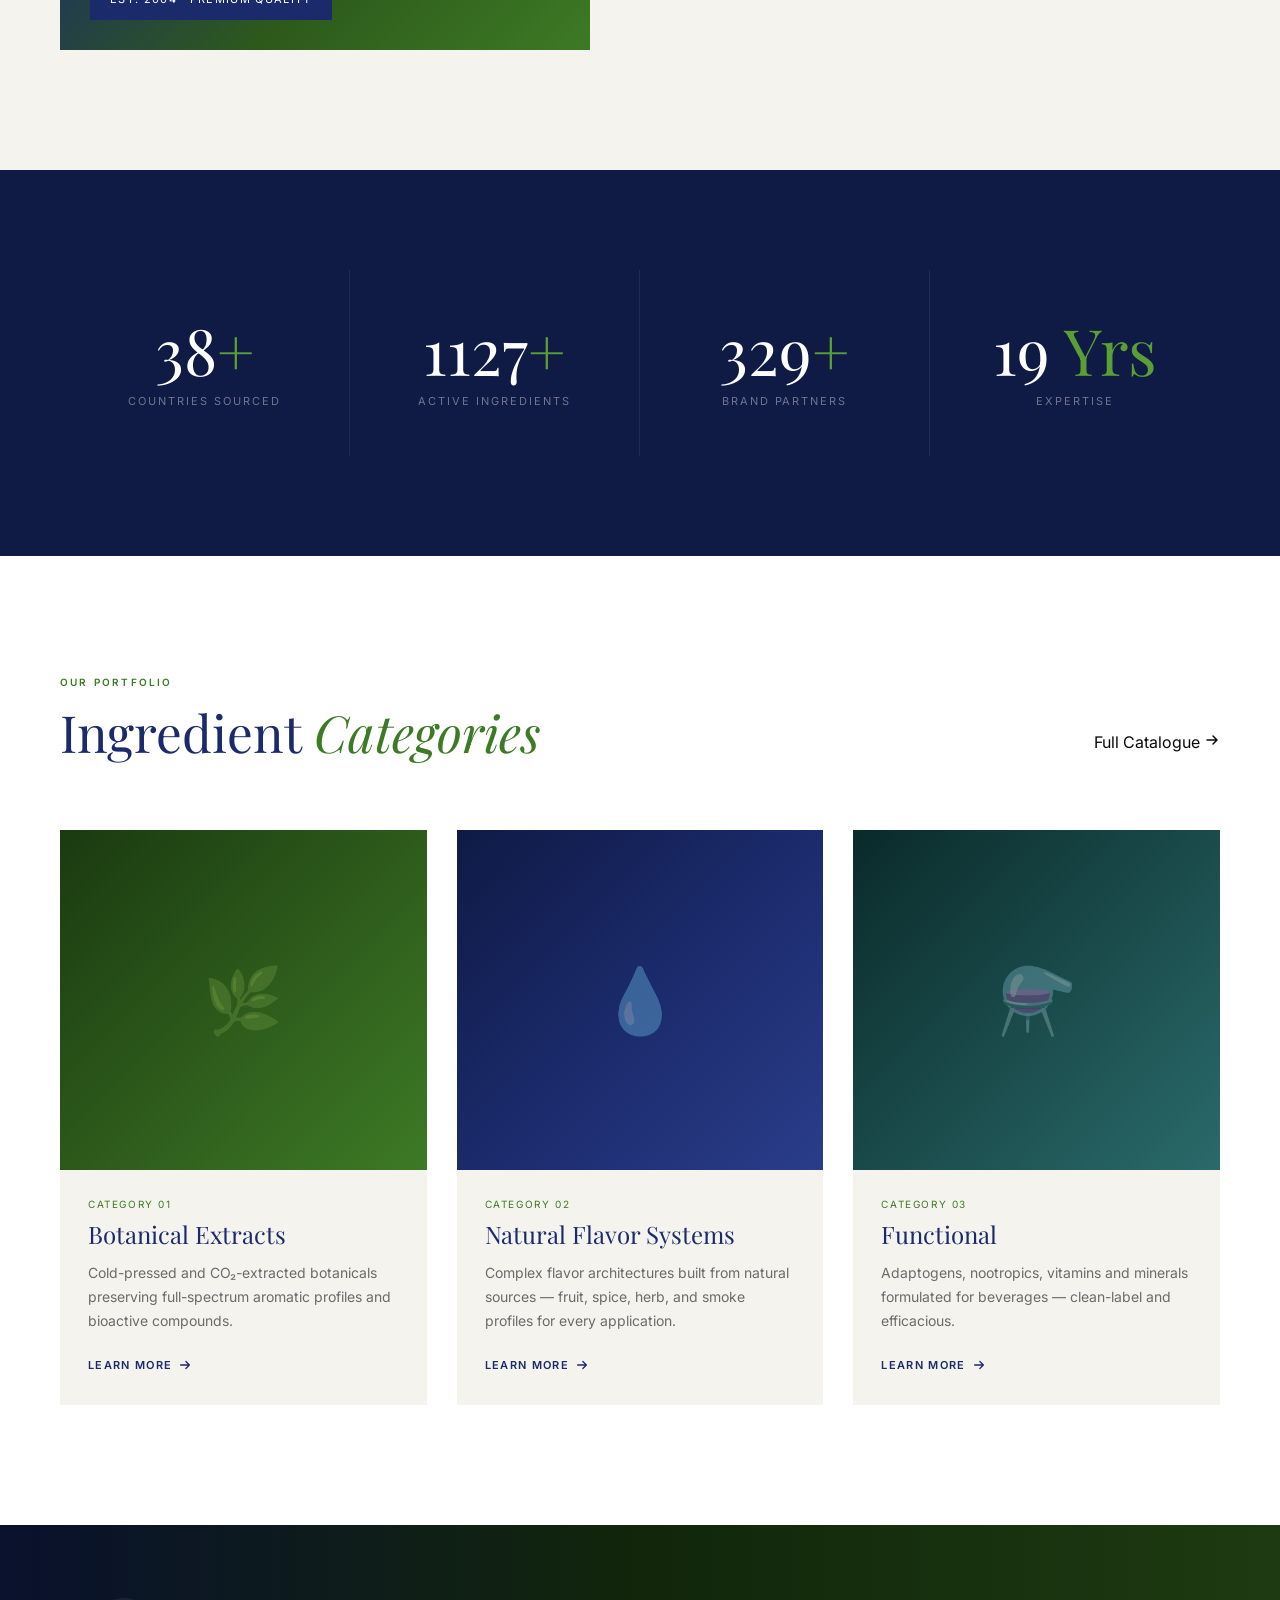
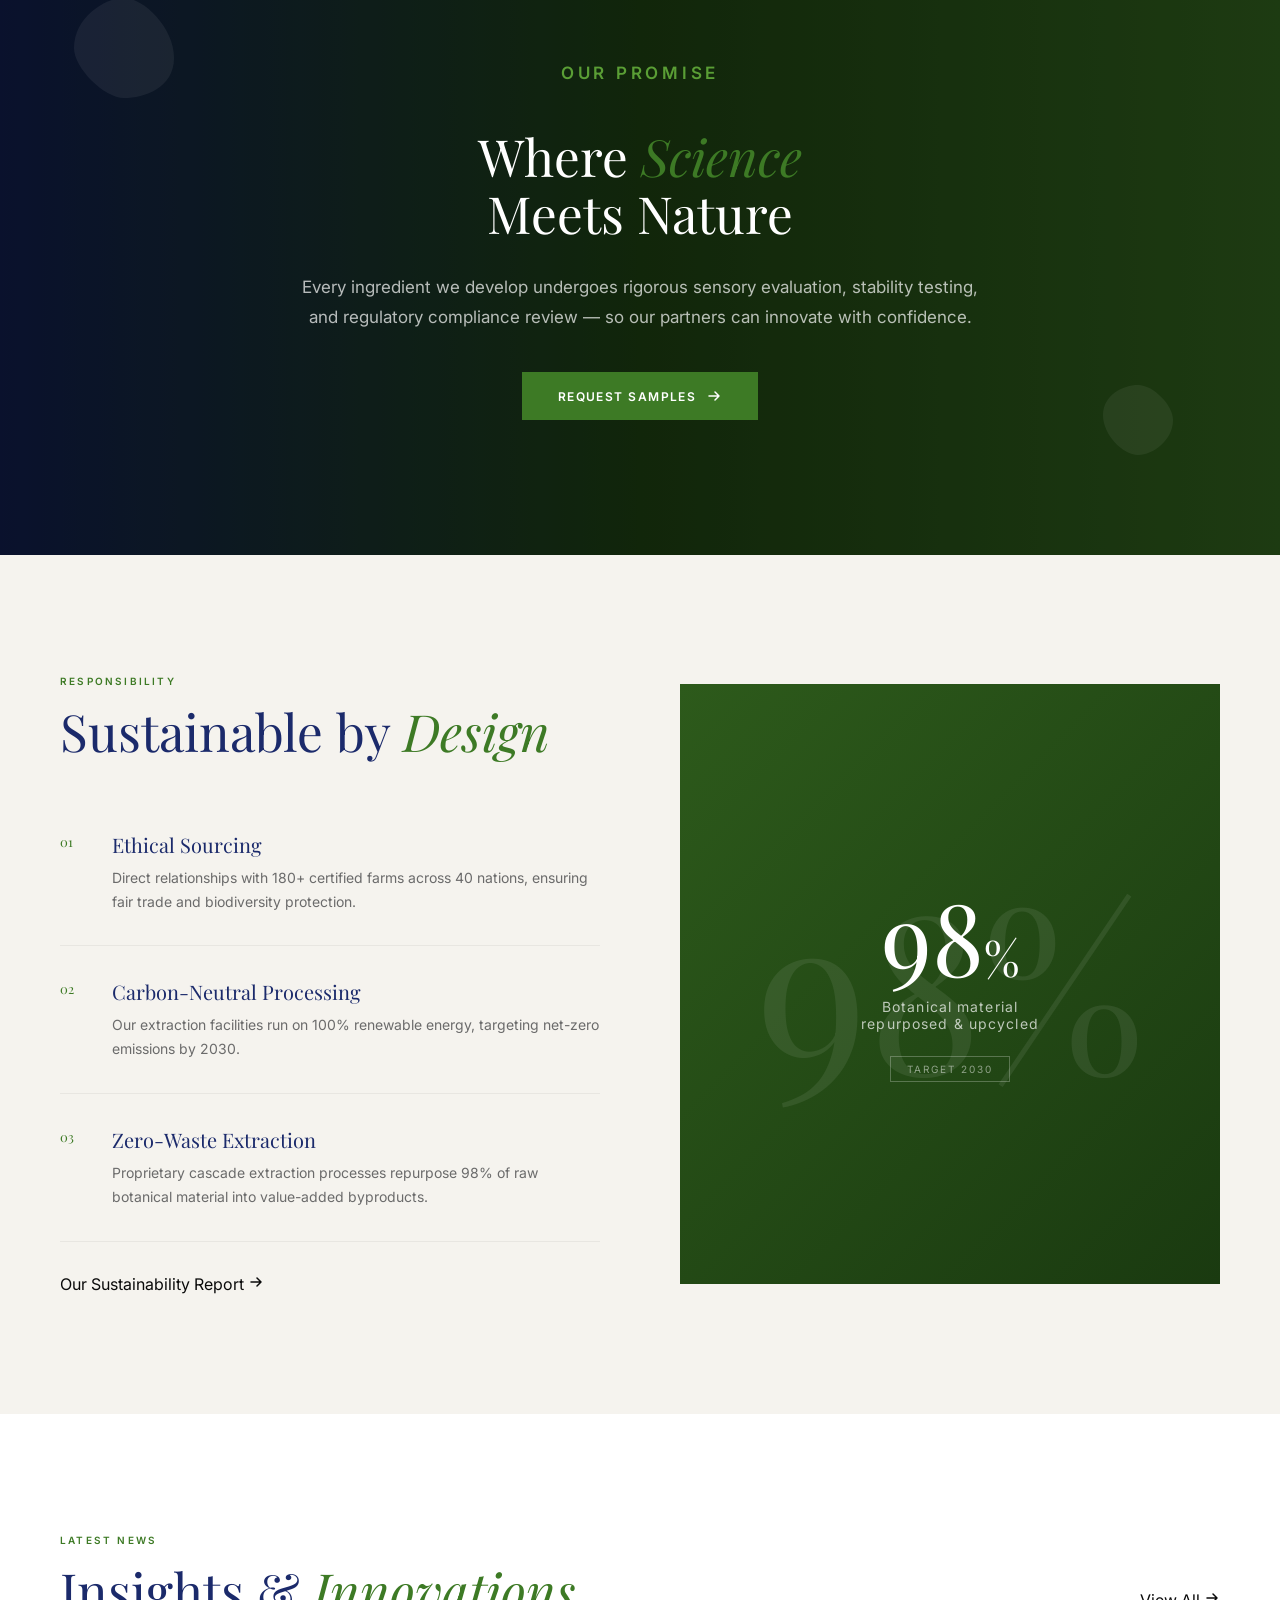
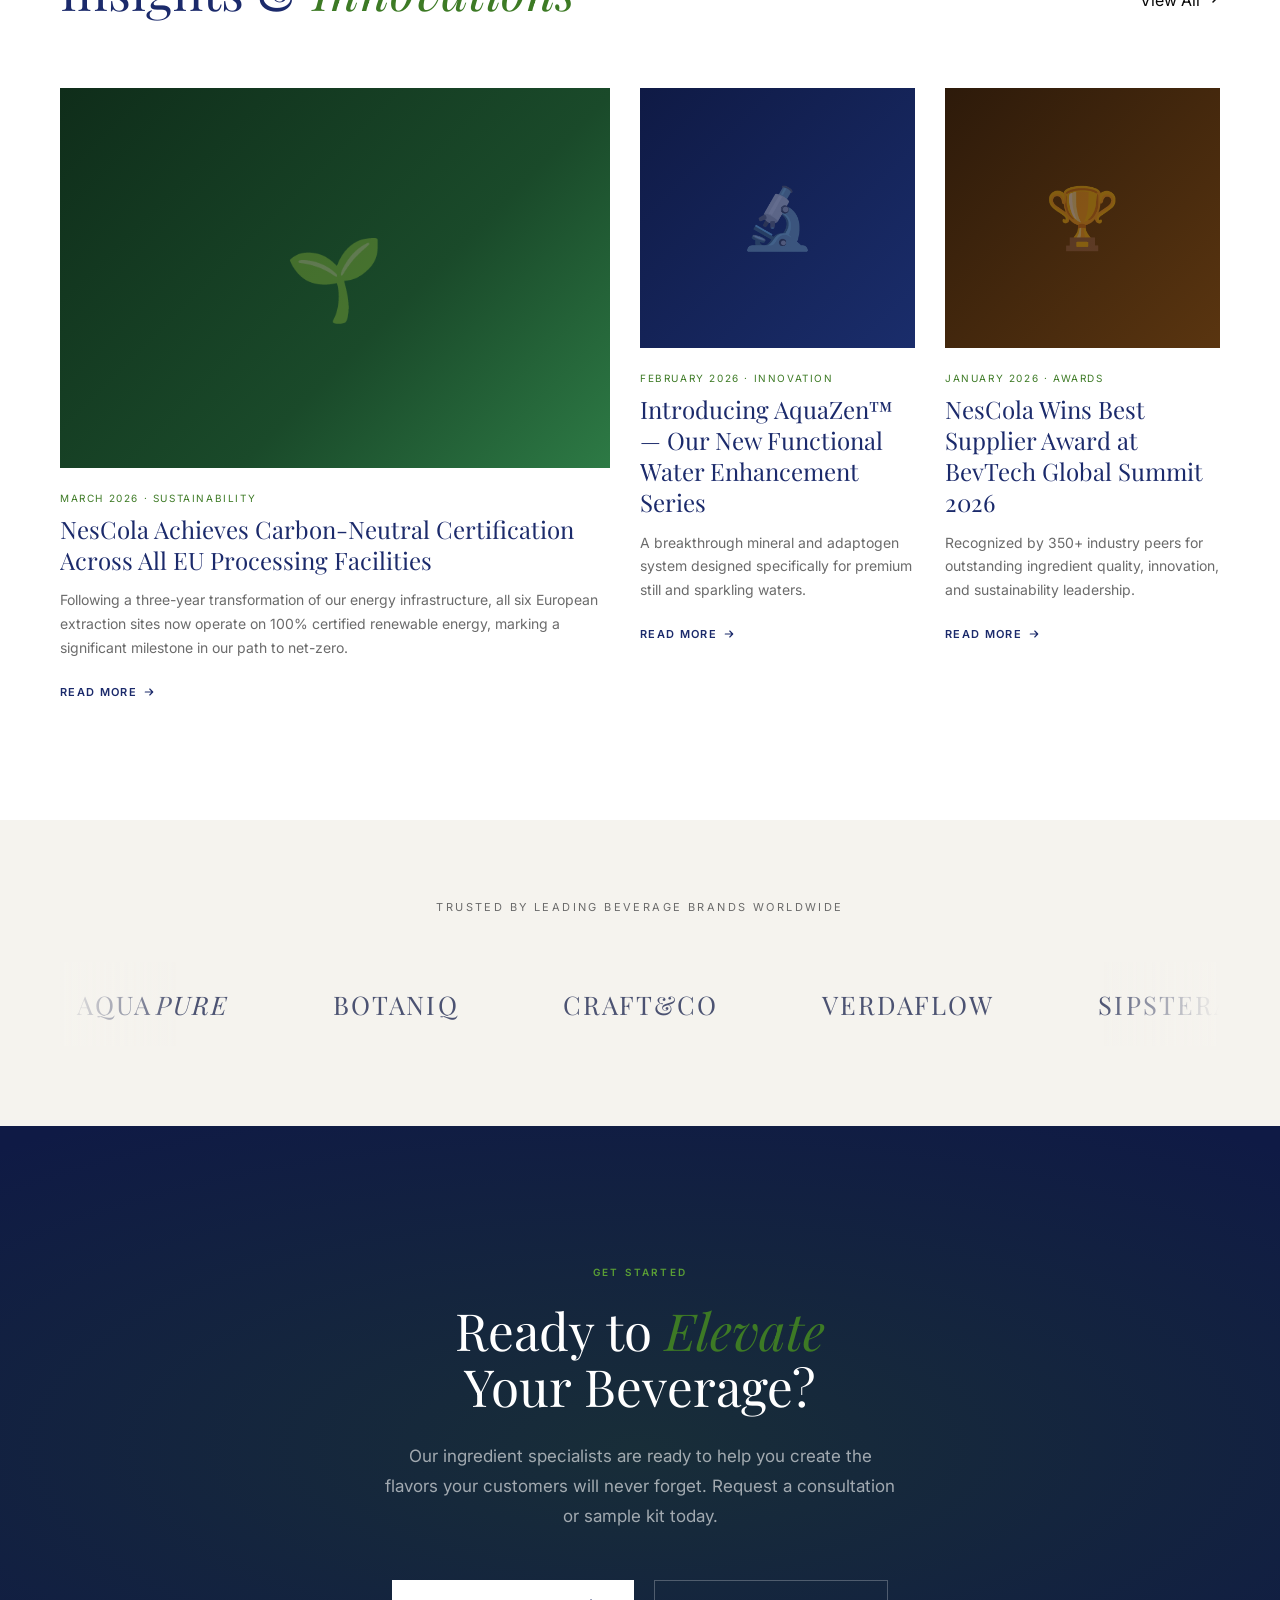
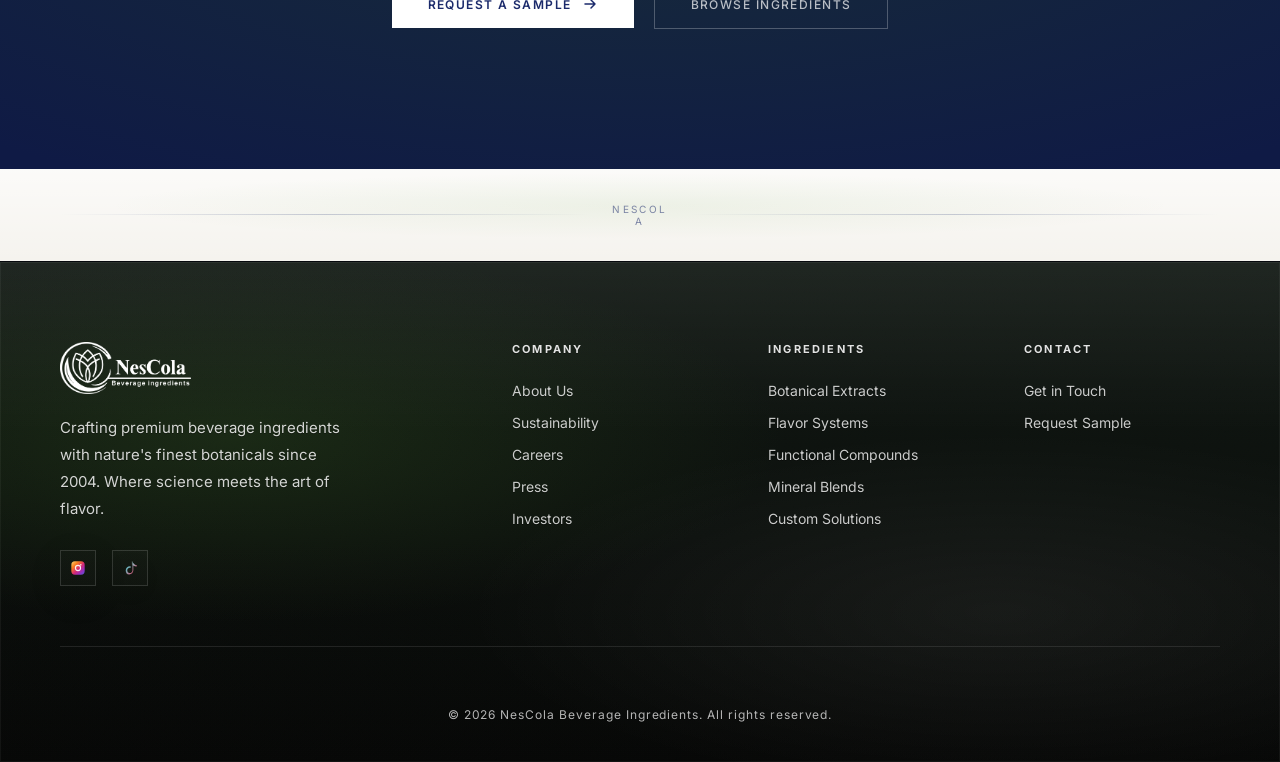
==== commit 923a7dfc: "Fix mobile nav/hero, i18n layout, favicon; remove footer legal links; lang dropdown Made-with: Curso" ====
--- a/index.html
+++ b/index.html
@@ -3,6 +3,9 @@
 <head>
   <meta charset="UTF-8" />
   <meta name="viewport" content="width=device-width, initial-scale=1.0" />
+  <link rel="icon" href="favicon.svg" type="image/svg+xml" />
+  <link rel="icon" href="logo.png" type="image/png" />
+  <link rel="apple-touch-icon" href="logo.png" />
   <title>NesCola – Beverage Ingredients</title>
   <meta name="description" content="NesCola crafts premium beverage ingredients — botanical extracts, natural flavors, and functional compounds for world-class drink makers." />
   <link rel="preconnect" href="https://fonts.googleapis.com" />
@@ -68,7 +71,7 @@
         <img class="lang-flag-img lang-switch-flag" src="https://flagcdn.com/w40/gb.png" alt="" width="22" height="16" decoding="async" />
         <span class="lang-switch-code">EN</span>
       </button>
-      <div class="lang-dropdown" id="lang-dropdown" role="listbox" hidden>
+      <div class="lang-dropdown" id="lang-dropdown" role="listbox">
         <button type="button" class="lang-option" data-lang="en" role="option">
           <img class="lang-flag-img" src="https://flagcdn.com/w40/gb.png" alt="" width="22" height="16" decoding="async" />
           <span class="lang-label" data-i18n="nav.lang.en">EN</span>
@@ -471,11 +474,6 @@
     </div>
     <div class="footer-bottom">
       <p data-i18n="footer.copy">© 2026 NesCola Beverage Ingredients. All rights reserved.</p>
-      <div class="footer-bottom-links">
-        <a href="#" data-i18n="footer.privacy">Privacy Policy</a>
-        <a href="#" data-i18n="footer.terms">Terms of Use</a>
-        <a href="#" data-i18n="footer.cookies">Cookie Settings</a>
-      </div>
     </div>
   </footer>
 
--- a/css/style.css
+++ b/css/style.css
@@ -312,6 +312,8 @@
   z-index: 1000;
   padding: 28px 60px;
   display: flex; align-items: center; justify-content: space-between;
+  flex-wrap: wrap;
+  gap: 16px 24px;
   transition: background var(--transition), padding var(--transition), box-shadow var(--transition);
 }
 #navbar.scrolled {
@@ -323,6 +325,7 @@
 #navbar.dark-nav {
   background: transparent;
 }
+.nav-logo { flex-shrink: 0; }
 .nav-logo img { height: 52px; transition: height var(--transition); }
 #navbar.scrolled .nav-logo img { height: 42px; }
 
@@ -336,22 +339,27 @@
   #navbar.scrolled .nav-logo img { height: 36px; }
 }
 
-/* Improve logo visibility on dark heroes */
-@media (pointer: fine) {
-  #navbar:not(.scrolled) .nav-logo img {
-    filter: brightness(0) invert(1) drop-shadow(0 10px 24px rgba(0,0,0,0.28));
-    opacity: 0.98;
-    transition: height var(--transition), filter var(--transition-fast), opacity var(--transition-fast);
-  }
-  #navbar.scrolled .nav-logo img {
-    filter: none;
-    opacity: 1;
-    transition: height var(--transition), filter var(--transition-fast), opacity var(--transition-fast);
-  }
+/* Improve logo visibility on dark heroes (all devices — touch was missing because invert lived in pointer:fine only) */
+#navbar:not(.scrolled) .nav-logo img {
+  filter: brightness(0) invert(1) drop-shadow(0 10px 24px rgba(0,0,0,0.28));
+  opacity: 0.98;
+  transition: height var(--transition), filter var(--transition-fast), opacity var(--transition-fast);
+}
+#navbar.scrolled .nav-logo img {
+  filter: none;
+  opacity: 1;
+  transition: height var(--transition), filter var(--transition-fast), opacity var(--transition-fast);
 }
 
 .nav-links {
-  display: flex; gap: 44px; align-items: center;
+  display: flex;
+  flex: 1 1 auto;
+  flex-wrap: wrap;
+  align-items: center;
+  justify-content: center;
+  gap: clamp(16px, 2vw, 40px);
+  min-width: 0;
+  max-width: 100%;
 }
 .nav-links a {
   font-family: var(--font-sans);
@@ -389,6 +397,7 @@
 
 .hamburger {
   display: none;
+  flex-shrink: 0;
   flex-direction: column; gap: 5px;
   cursor: pointer; padding: 4px;
 }
@@ -407,6 +416,7 @@
   position: relative;
   display: flex;
   align-items: center;
+  flex-shrink: 0;
   margin-left: 18px;
   z-index: 1002;
 }
@@ -458,16 +468,13 @@
   border-color: rgba(27,42,107,0.35);
   background: rgba(255,255,255,0.95);
 }
-/* [hidden] must win: .lang-dropdown { display:flex } otherwise overrides the hidden attribute */
-.lang-dropdown[hidden] {
-  display: none !important;
-}
+/* Open state via .is-open (reliable on desktop; [hidden] alone can lose to other display rules) */
 .lang-dropdown {
   position: absolute;
   top: calc(100% + 8px);
   right: 0;
   min-width: 168px;
-  display: flex;
+  display: none;
   flex-direction: column;
   gap: 4px;
   padding: 8px;
@@ -478,6 +485,9 @@
   border: 1px solid rgba(255,255,255,0.12);
   border-radius: 10px;
   box-shadow: 0 16px 48px rgba(0,0,0,0.35);
+}
+.lang-dropdown.is-open {
+  display: flex !important;
 }
 #navbar.scrolled .lang-dropdown {
   background: rgba(255,255,255,0.98);
@@ -639,6 +649,8 @@
   line-height: 1.04;
   color: var(--white);
   margin-bottom: 28px;
+  max-width: 100%;
+  overflow-wrap: anywhere;
   opacity: 0; transform: translateY(30px);
   animation: fadeUp 0.9s 0.6s forwards;
 }
@@ -649,6 +661,7 @@
   color: rgba(255,255,255,0.65);
   max-width: 520px;
   margin-bottom: 48px;
+  overflow-wrap: anywhere;
   opacity: 0; transform: translateY(20px);
   animation: fadeUp 0.8s 0.9s forwards;
 }
@@ -750,6 +763,8 @@
   font-weight: 400;
   line-height: 1.1;
   color: var(--navy);
+  max-width: 100%;
+  overflow-wrap: anywhere;
 }
 .section-title em { font-style: italic; color: var(--green-mid); }
 
@@ -1347,7 +1362,9 @@
   letter-spacing: 0.24em;
   text-transform: uppercase;
   color: rgba(27,42,107,0.55);
-  white-space: nowrap;
+  text-align: center;
+  max-width: 100%;
+  overflow-wrap: anywhere;
 }
 
 /* ---- Footer ---- */
@@ -1390,11 +1407,12 @@
   position: relative;
   z-index: 1;
 }
-.footer-brand img { height: 36px; margin-bottom: 20px; filter: brightness(0) invert(1); }
+.footer-brand img { height: 52px; width: auto; margin-bottom: 20px; filter: brightness(0) invert(1); }
 .footer-brand p {
   font-size: 15px; line-height: 1.8; color: rgba(255,255,255,0.82);
   max-width: 280px;
   text-shadow: 0 1px 0 rgba(0,0,0,0.35);
+  overflow-wrap: anywhere;
 }
 .footer-brand .social-links {
   display: flex; gap: 16px; margin-top: 28px;
@@ -1428,6 +1446,7 @@
   color: rgba(255,255,255,0.88);
   margin-bottom: 24px;
   text-shadow: 0 1px 0 rgba(0,0,0,0.35);
+  overflow-wrap: anywhere;
 }
 .footer-col ul { display: flex; flex-direction: column; gap: 12px; }
 .footer-col ul a {
@@ -1435,18 +1454,21 @@
   transition: color var(--transition-fast), opacity var(--transition-fast), transform 400ms var(--ease-premium);
   opacity: 0.98;
   text-shadow: 0 1px 0 rgba(0,0,0,0.35);
+  overflow-wrap: anywhere;
 }
 .footer-col ul a:hover { color: rgba(255,255,255,0.96); opacity: 1; transform: translateX(2px); }
 
 .footer-bottom {
-  display: flex; align-items: center; justify-content: space-between;
+  display: flex; align-items: center; justify-content: center;
+  text-align: center;
   position: relative;
   z-index: 1;
 }
-.footer-bottom p { font-size: 12px; color: rgba(255,255,255,0.70); letter-spacing: 0.08em; text-shadow: 0 1px 0 rgba(0,0,0,0.35); }
-.footer-bottom-links { display: flex; gap: 28px; }
-.footer-bottom-links a { font-size: 12px; color: rgba(255,255,255,0.70); transition: color var(--transition-fast); text-shadow: 0 1px 0 rgba(0,0,0,0.35); }
-.footer-bottom-links a:hover { color: rgba(255,255,255,0.84); }
+.footer-bottom p {
+  font-size: 12px; color: rgba(255,255,255,0.70); letter-spacing: 0.08em; text-shadow: 0 1px 0 rgba(0,0,0,0.35);
+  max-width: 100%;
+  overflow-wrap: anywhere;
+}
 
 @media (prefers-reduced-motion: reduce) {
   footer::after { animation: none !important; }
@@ -1483,7 +1505,9 @@
 .page-hero-breadcrumb {
   font-size: 11px; letter-spacing: 0.18em; text-transform: uppercase;
   color: rgba(255,255,255,0.45); margin-bottom: 16px;
-  display: flex; gap: 10px; align-items: center;
+  display: flex; flex-wrap: wrap; gap: 10px; align-items: center;
+  max-width: 100%;
+  overflow-wrap: anywhere;
 }
 .page-hero-breadcrumb a { color: rgba(255,255,255,0.45); transition: color 0.3s; }
 .page-hero-breadcrumb a:hover { color: var(--white); }
@@ -1492,6 +1516,8 @@
   font-size: clamp(48px, 6vw, 80px);
   font-weight: 400; color: var(--white);
   line-height: 1.05;
+  max-width: 100%;
+  overflow-wrap: anywhere;
 }
 .page-hero-title em { font-style: italic; color: var(--green-light); }
 
@@ -1598,6 +1624,8 @@
   background: transparent;
   cursor: pointer;
   transition: all var(--transition-fast);
+  max-width: 100%;
+  overflow-wrap: anywhere;
 }
 .filter-btn.active, .filter-btn:hover {
   background: var(--navy); color: var(--white); border-color: var(--navy);
@@ -1873,8 +1901,25 @@
   .nav-links { display: none; }
   .hamburger { display: flex; }
   .lang-switch { margin-left: auto; margin-right: 10px; }
-  .hero { padding: 0 24px 60px; }
+  /* Fixed header: start hero below nav (flex-end + no top offset let tall blocks slide under the bar) */
+  .hero {
+    align-items: flex-start;
+    min-height: 100vh;
+    min-height: 100dvh;
+    min-height: -webkit-fill-available;
+    padding-top: calc(env(safe-area-inset-top, 0px) + 96px);
+    padding-left: 24px;
+    padding-right: 24px;
+    padding-bottom: 60px;
+  }
   .hero-scroll { display: none; }
+  .page-hero {
+    align-items: flex-start;
+    padding-top: calc(env(safe-area-inset-top, 0px) + 96px);
+    padding-left: 24px;
+    padding-right: 24px;
+    padding-bottom: 60px;
+  }
   .intro-section, .products-section, .stats-section, .sustain-section,
   .news-section, .partners-section, .cta-section, .sustain-hero-section,
   .about-story, .team-section, .contact-section { padding: 80px 24px; }
@@ -1897,7 +1942,6 @@
   .sustain-commitment { grid-template-columns: 1fr; }
   .contact-form { padding: 32px 24px; }
   .form-row { grid-template-columns: 1fr; }
-  .page-hero { padding: 0 24px 60px; }
   .turnkey-section { padding: 10px 24px 0; }
   .turnkey-card { grid-template-columns: 1fr; gap: 28px; padding: 36px 22px; }
   .turnkey-points { padding-left: 0; border-left: 0; border-top: 1px solid rgba(0,0,0,0.07); padding-top: 22px; }
@@ -1918,7 +1962,18 @@
   #back-to-top { right: 18px; bottom: 18px; }
 
   /* Safer padding for fixed header areas */
-  .page-hero { padding: 0 20px 52px; }
+  .hero {
+    padding-top: calc(env(safe-area-inset-top, 0px) + 92px);
+    padding-left: 20px;
+    padding-right: 20px;
+    padding-bottom: 56px;
+  }
+  .page-hero {
+    padding-top: calc(env(safe-area-inset-top, 0px) + 92px);
+    padding-left: 20px;
+    padding-right: 20px;
+    padding-bottom: 52px;
+  }
   #navbar { padding: 18px 20px; }
   #navbar.scrolled { padding: 12px 20px; }
 }
@@ -1952,3 +2007,14 @@
 @media (max-width: 768px) {
   .transition-mark { left: 24px; bottom: 36px; }
 }
+
+/* RU/TK: shorter uppercase nav + CTA so the bar stays balanced */
+html[lang="ru"] #navbar .nav-links a,
+html[lang="tk"] #navbar .nav-links a {
+  letter-spacing: 0.06em;
+  font-size: 11px;
+}
+html[lang="ru"] #navbar .nav-links .nav-cta,
+html[lang="tk"] #navbar .nav-links .nav-cta {
+  padding: 11px 18px;
+}
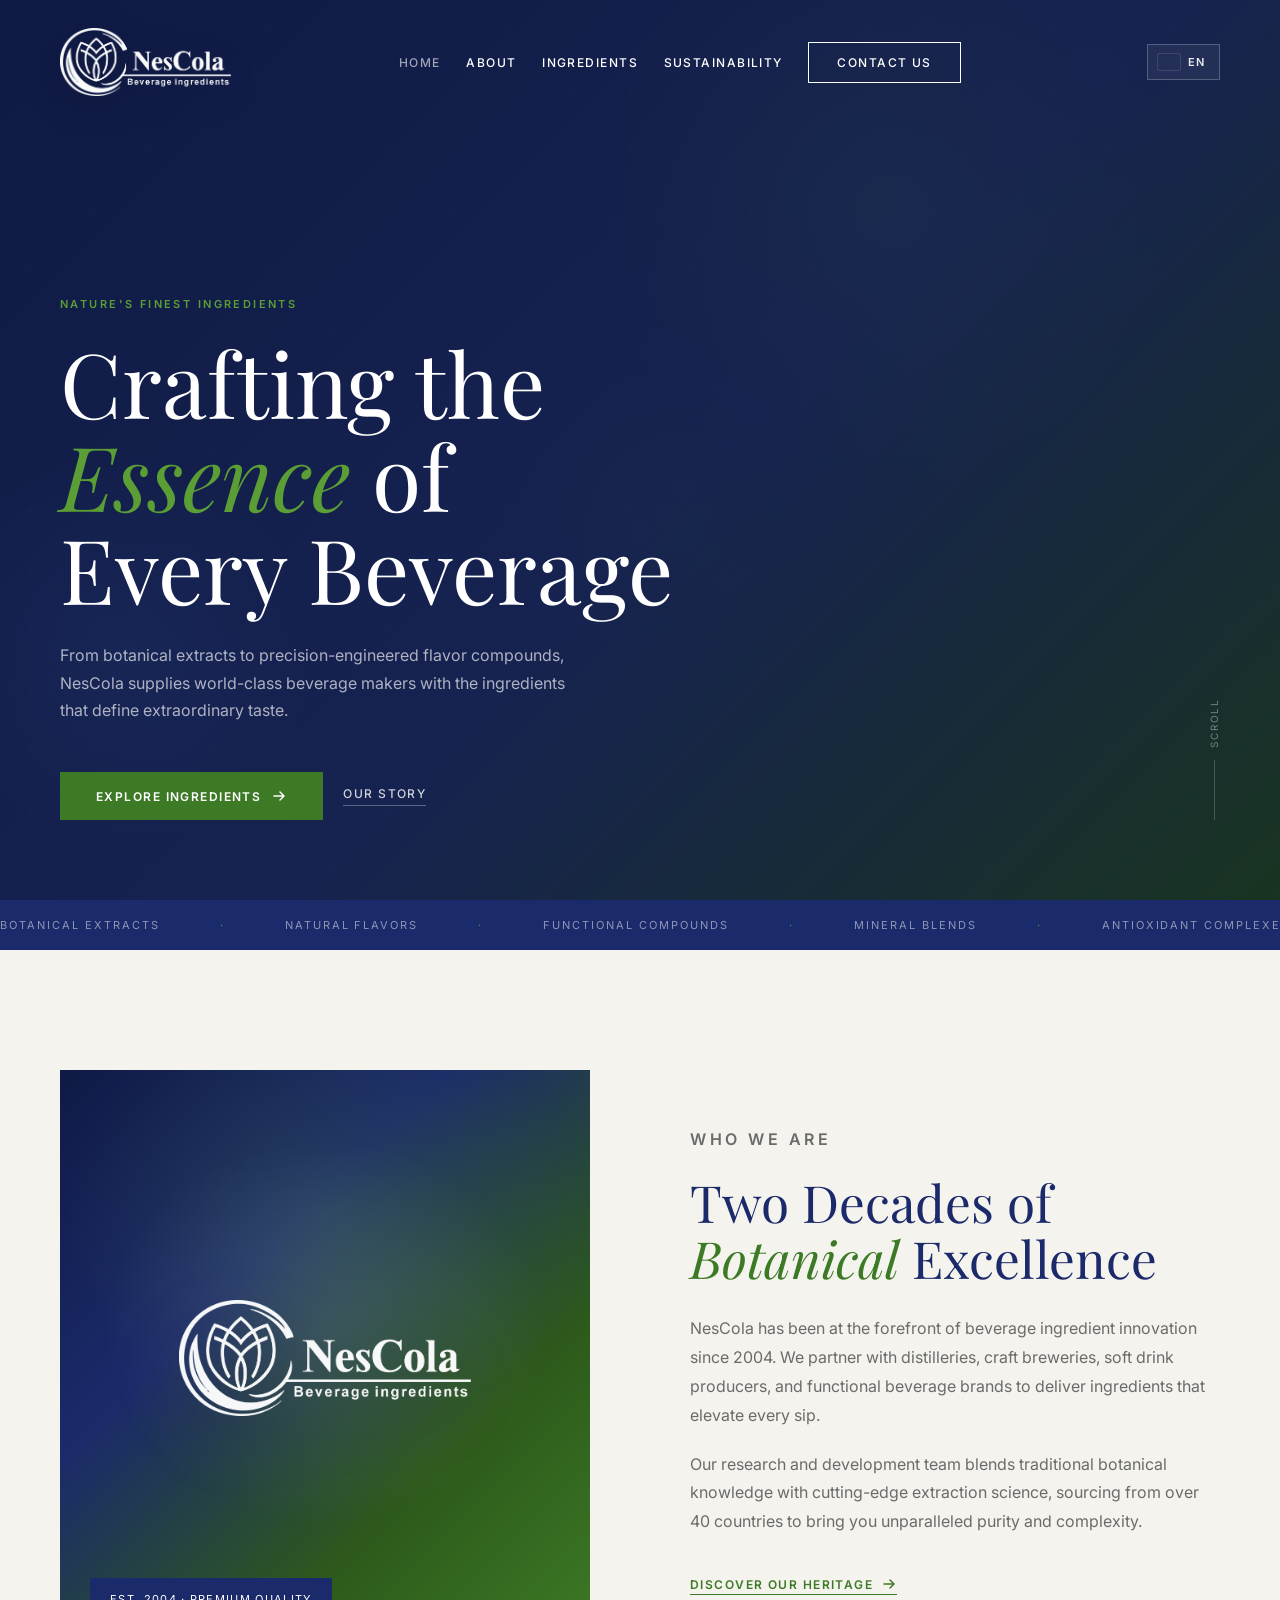
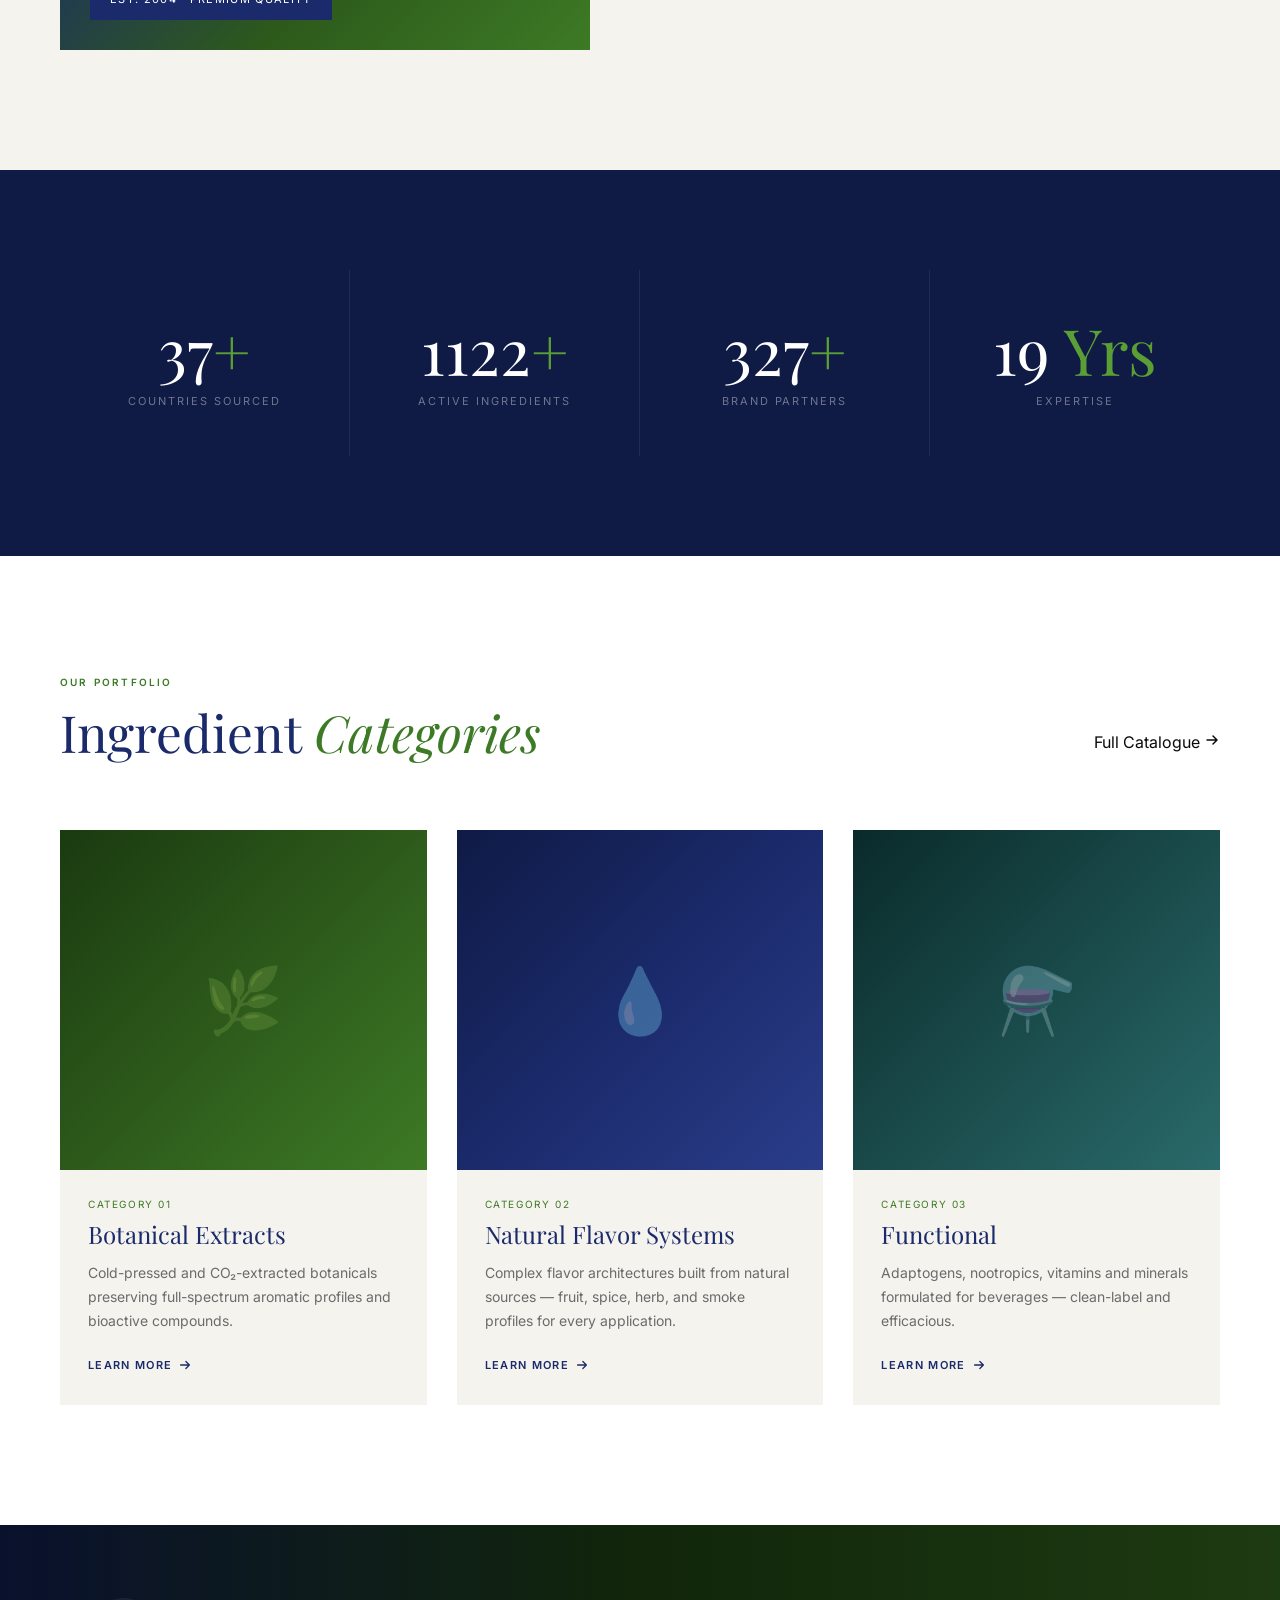
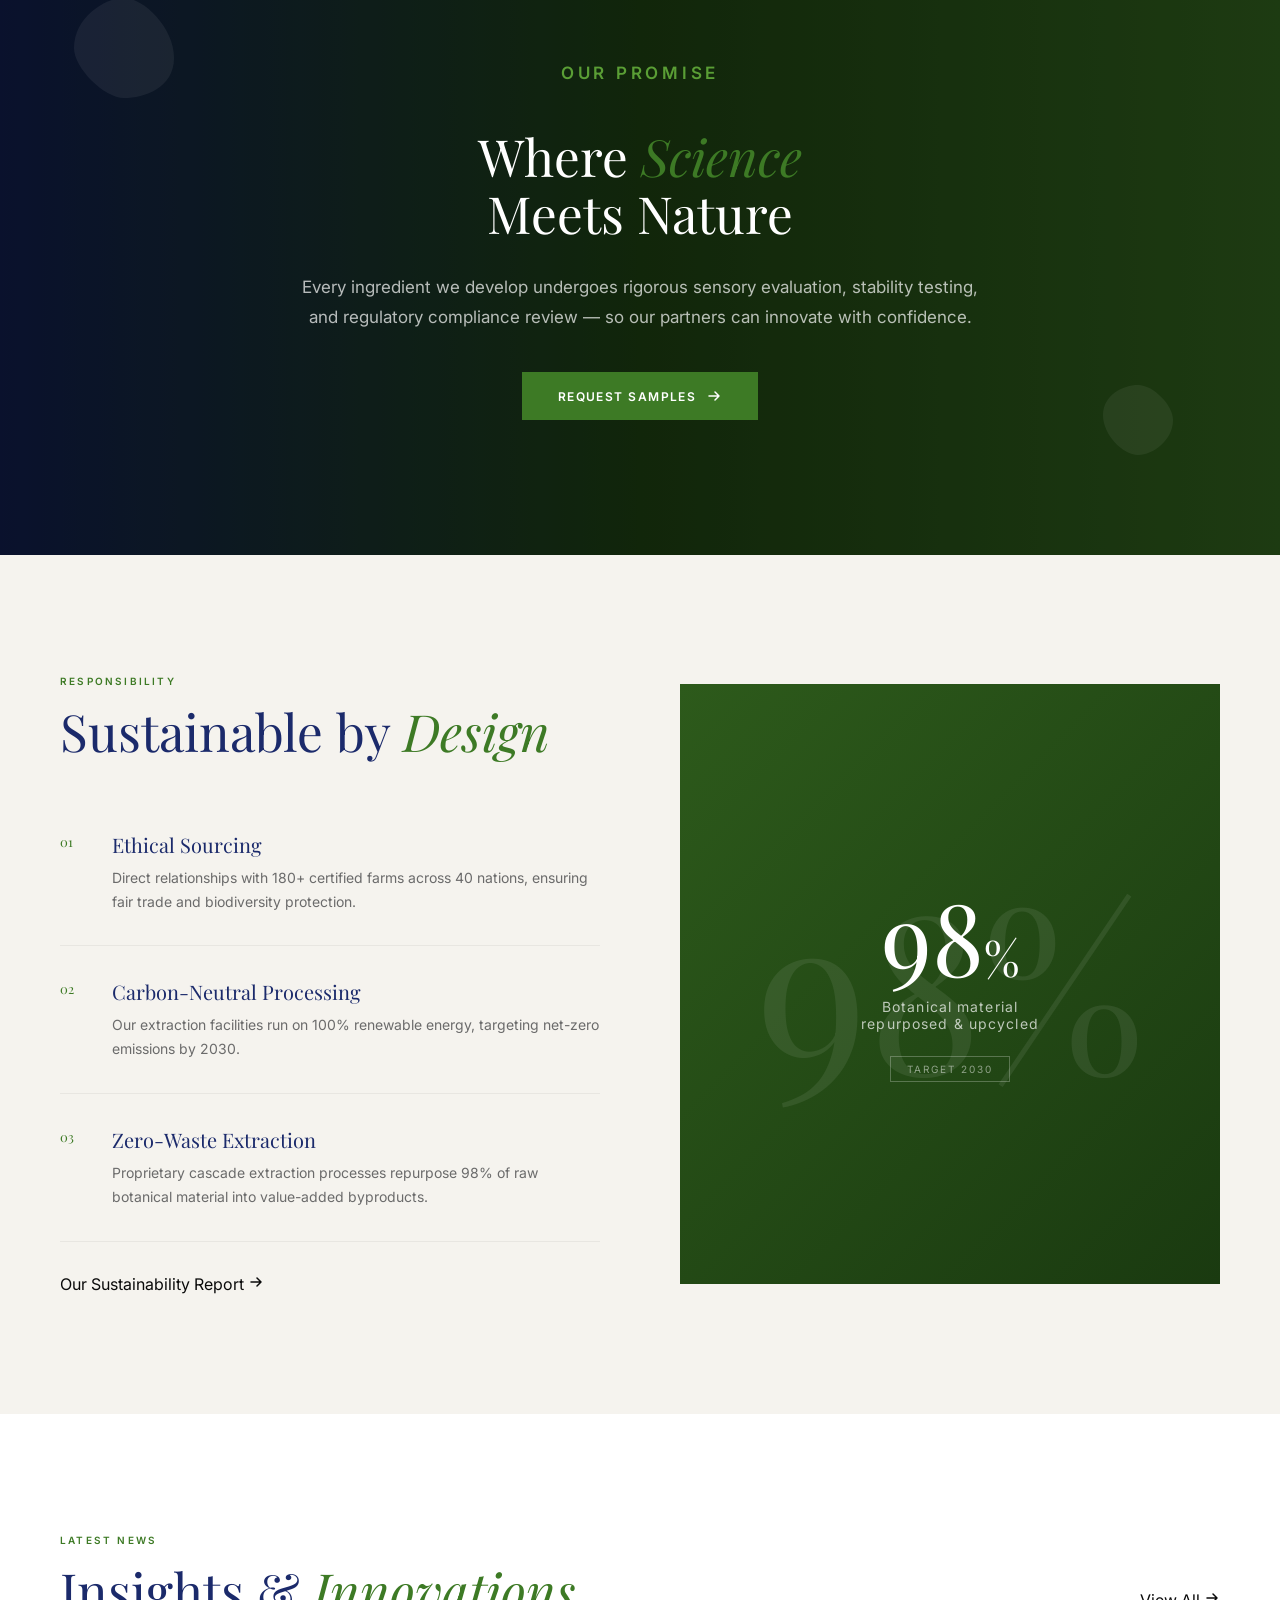
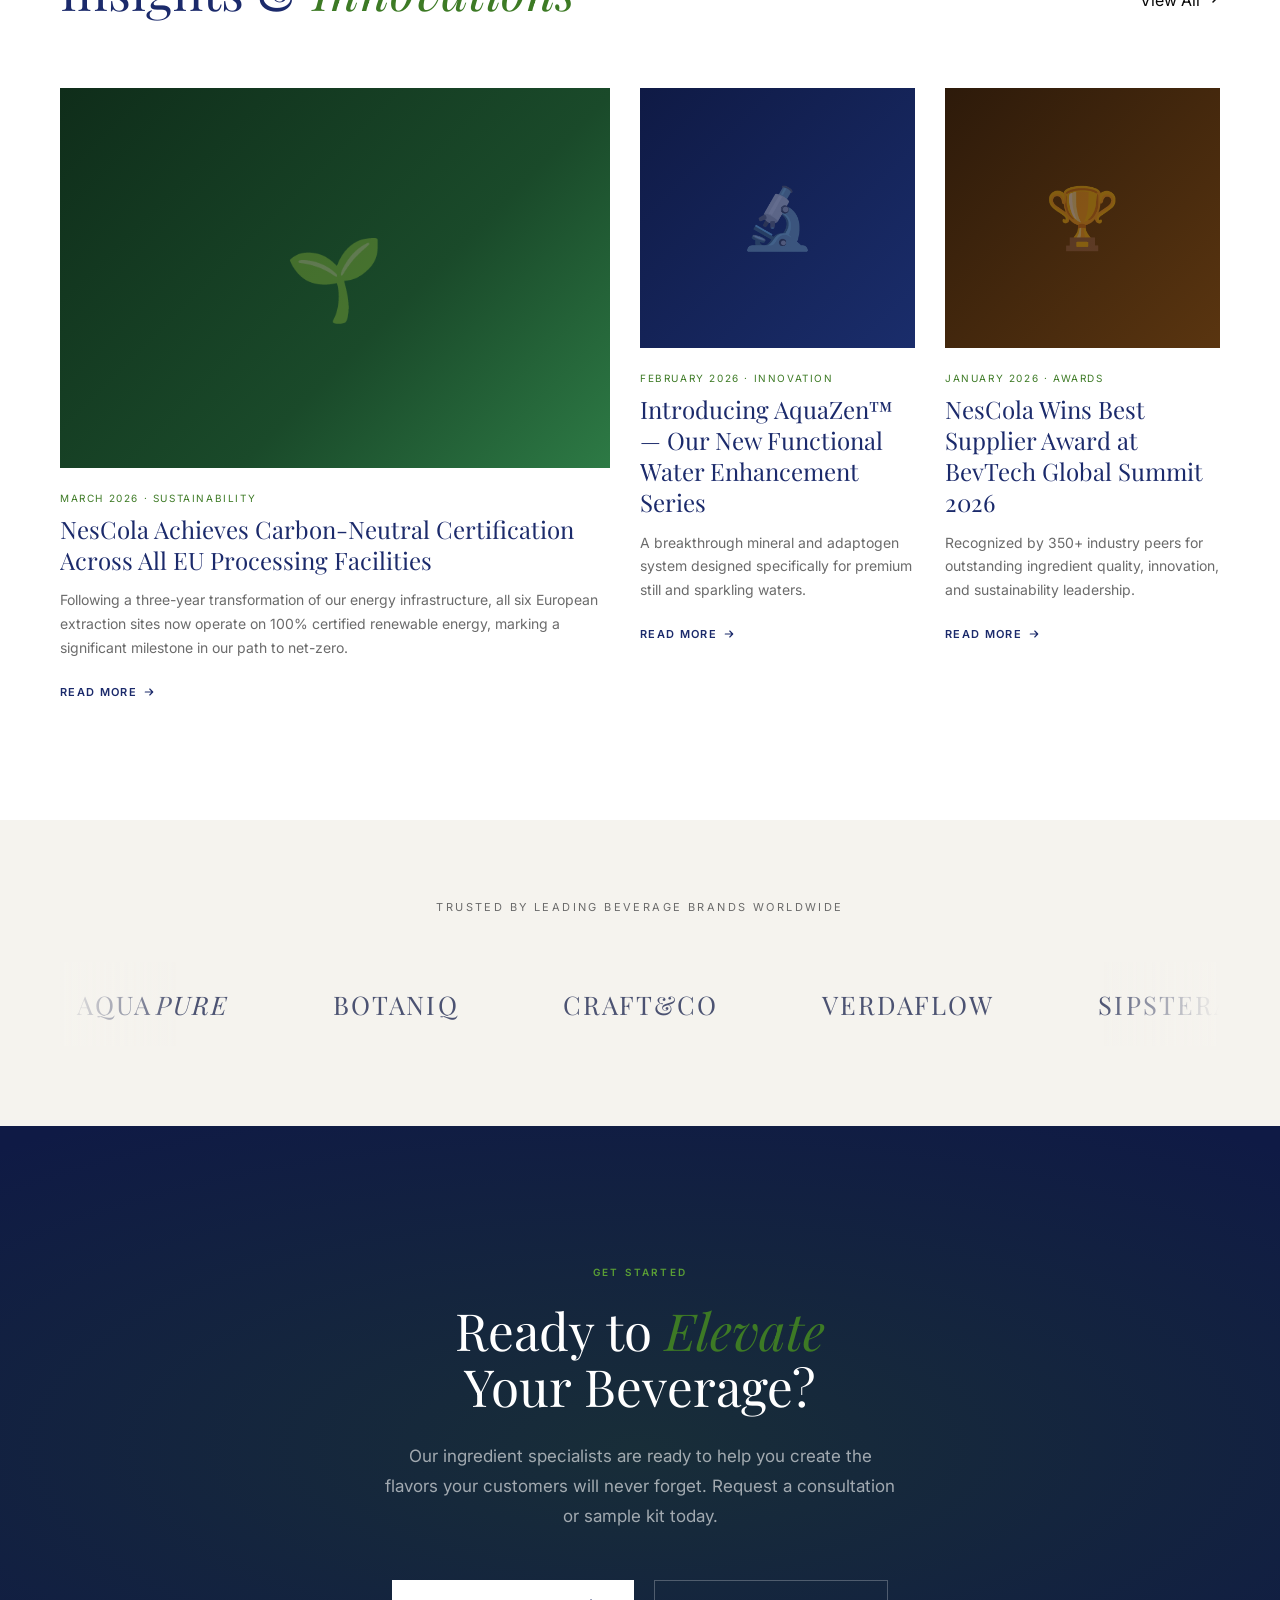
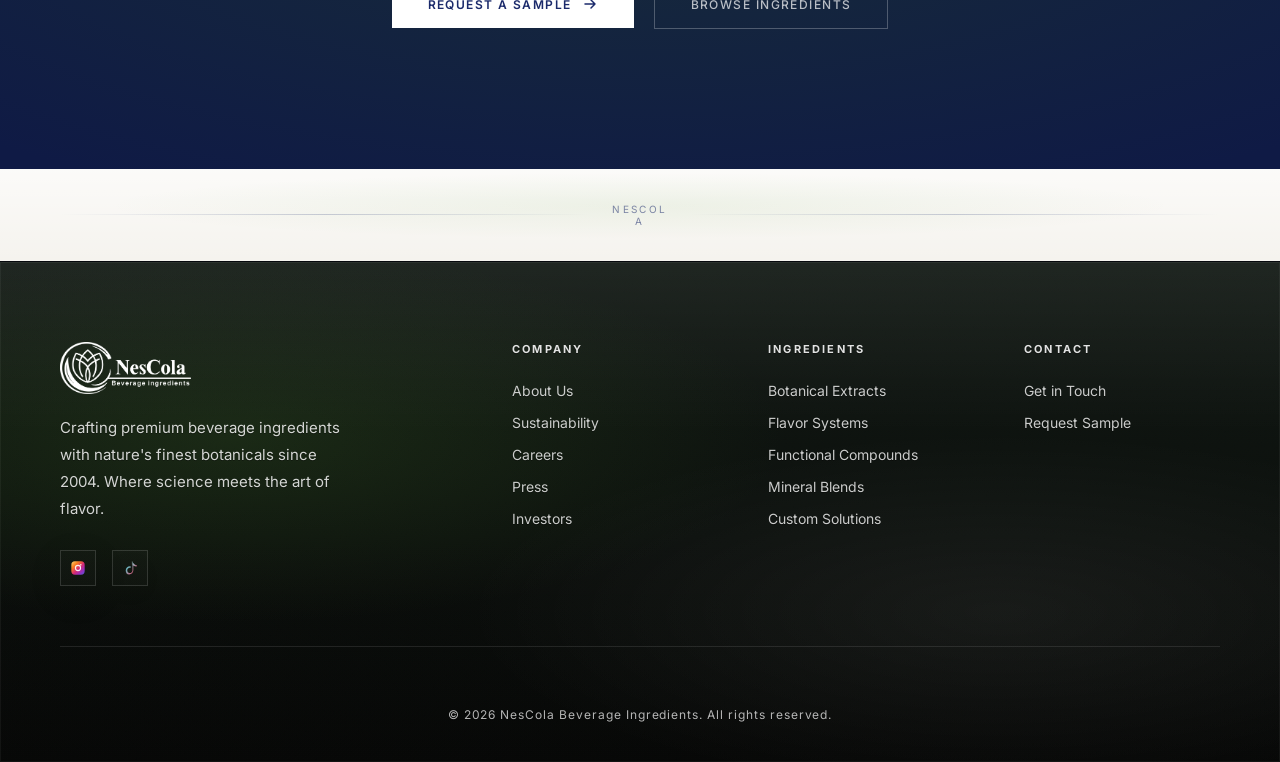
==== commit adc10f0e: "Mobile page hero spacing, TM language label, layout tweaks Made-with: Cursor" ====
--- a/index.html
+++ b/index.html
@@ -82,7 +82,7 @@
         </button>
         <button type="button" class="lang-option" data-lang="tk" role="option">
           <img class="lang-flag-img" src="https://flagcdn.com/w40/tm.png" alt="" width="22" height="16" decoding="async" />
-          <span class="lang-label" data-i18n="nav.lang.tk">TK</span>
+          <span class="lang-label" data-i18n="nav.lang.tk">TM</span>
         </button>
       </div>
     </div>
--- a/css/style.css
+++ b/css/style.css
@@ -1915,15 +1915,31 @@
   .hero-scroll { display: none; }
   .page-hero {
     align-items: flex-start;
-    padding-top: calc(env(safe-area-inset-top, 0px) + 96px);
+    height: auto;
+    min-height: 0;
+    padding-top: calc(env(safe-area-inset-top, 0px) + 88px);
     padding-left: 24px;
     padding-right: 24px;
-    padding-bottom: 60px;
+    padding-bottom: 28px;
   }
+  .page-hero-breadcrumb { margin-bottom: 12px; }
+  .page-hero-title {
+    font-size: clamp(30px, 8.5vw, 44px);
+    line-height: 1.12;
+    text-wrap: balance;
+  }
+  .feature-band {
+    height: auto;
+    min-height: 0;
+    padding: 44px 0;
+    align-items: center;
+  }
+  .feature-band-content { padding: 28px 24px; }
   .intro-section, .products-section, .stats-section, .sustain-section,
-  .news-section, .partners-section, .cta-section, .sustain-hero-section,
-  .about-story, .team-section, .contact-section { padding: 80px 24px; }
-  .pad-section { padding: 80px 24px; }
+  .news-section, .partners-section, .cta-section { padding: 80px 24px; }
+  .sustain-hero-section,
+  .about-story, .team-section, .contact-section,
+  .values-section, .pad-section { padding: 44px 24px 56px; }
   .products-grid, .products-full { grid-template-columns: 1fr; }
   .stats-section { grid-template-columns: 1fr 1fr; }
   .stat-item { border-right: none; border-bottom: 1px solid rgba(255,255,255,0.08); }
@@ -1934,12 +1950,12 @@
   .pre-footer { padding: 28px 24px; }
   .pre-footer-inner { flex-direction: column; gap: 14px; }
   .cta-actions { flex-direction: column; }
-  .products-intro { padding: 56px 24px 18px; }
+  .products-intro { padding: 32px 24px 18px; }
   .products-intro-inner { grid-template-columns: 1fr; gap: 22px; }
   .products-intro-text { margin-left: 0; max-width: 100%; }
   .products-filter { padding: 40px 24px 0; }
   .team-grid { grid-template-columns: 1fr 1fr; }
-  .sustain-commitment { grid-template-columns: 1fr; }
+  .sustain-commitment { grid-template-columns: 1fr; margin-top: 40px; }
   .contact-form { padding: 32px 24px; }
   .form-row { grid-template-columns: 1fr; }
   .turnkey-section { padding: 10px 24px 0; }
@@ -1969,11 +1985,13 @@
     padding-bottom: 56px;
   }
   .page-hero {
-    padding-top: calc(env(safe-area-inset-top, 0px) + 92px);
+    padding-top: calc(env(safe-area-inset-top, 0px) + 88px);
     padding-left: 20px;
     padding-right: 20px;
-    padding-bottom: 52px;
+    padding-bottom: 24px;
   }
+  .feature-band { padding: 36px 0; }
+  .feature-band-content { padding: 24px 20px; }
   #navbar { padding: 18px 20px; }
   #navbar.scrolled { padding: 12px 20px; }
 }
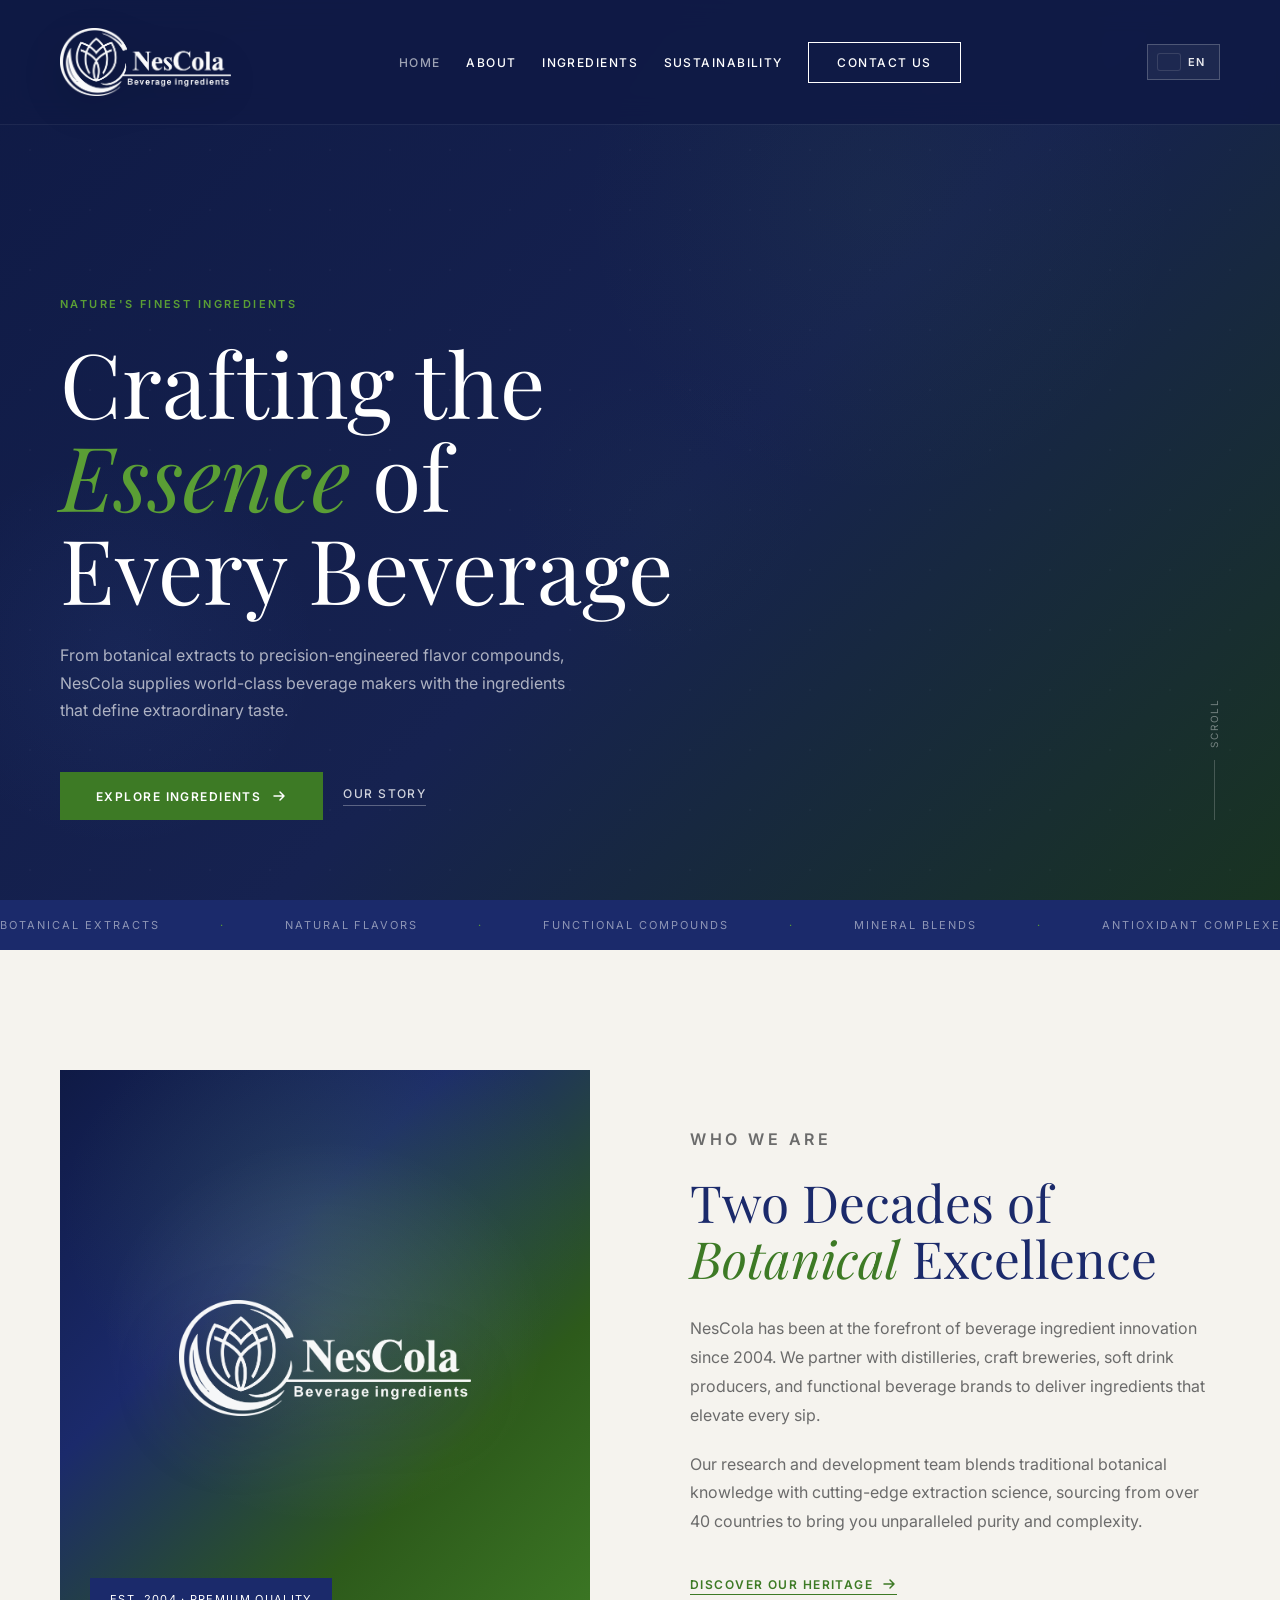
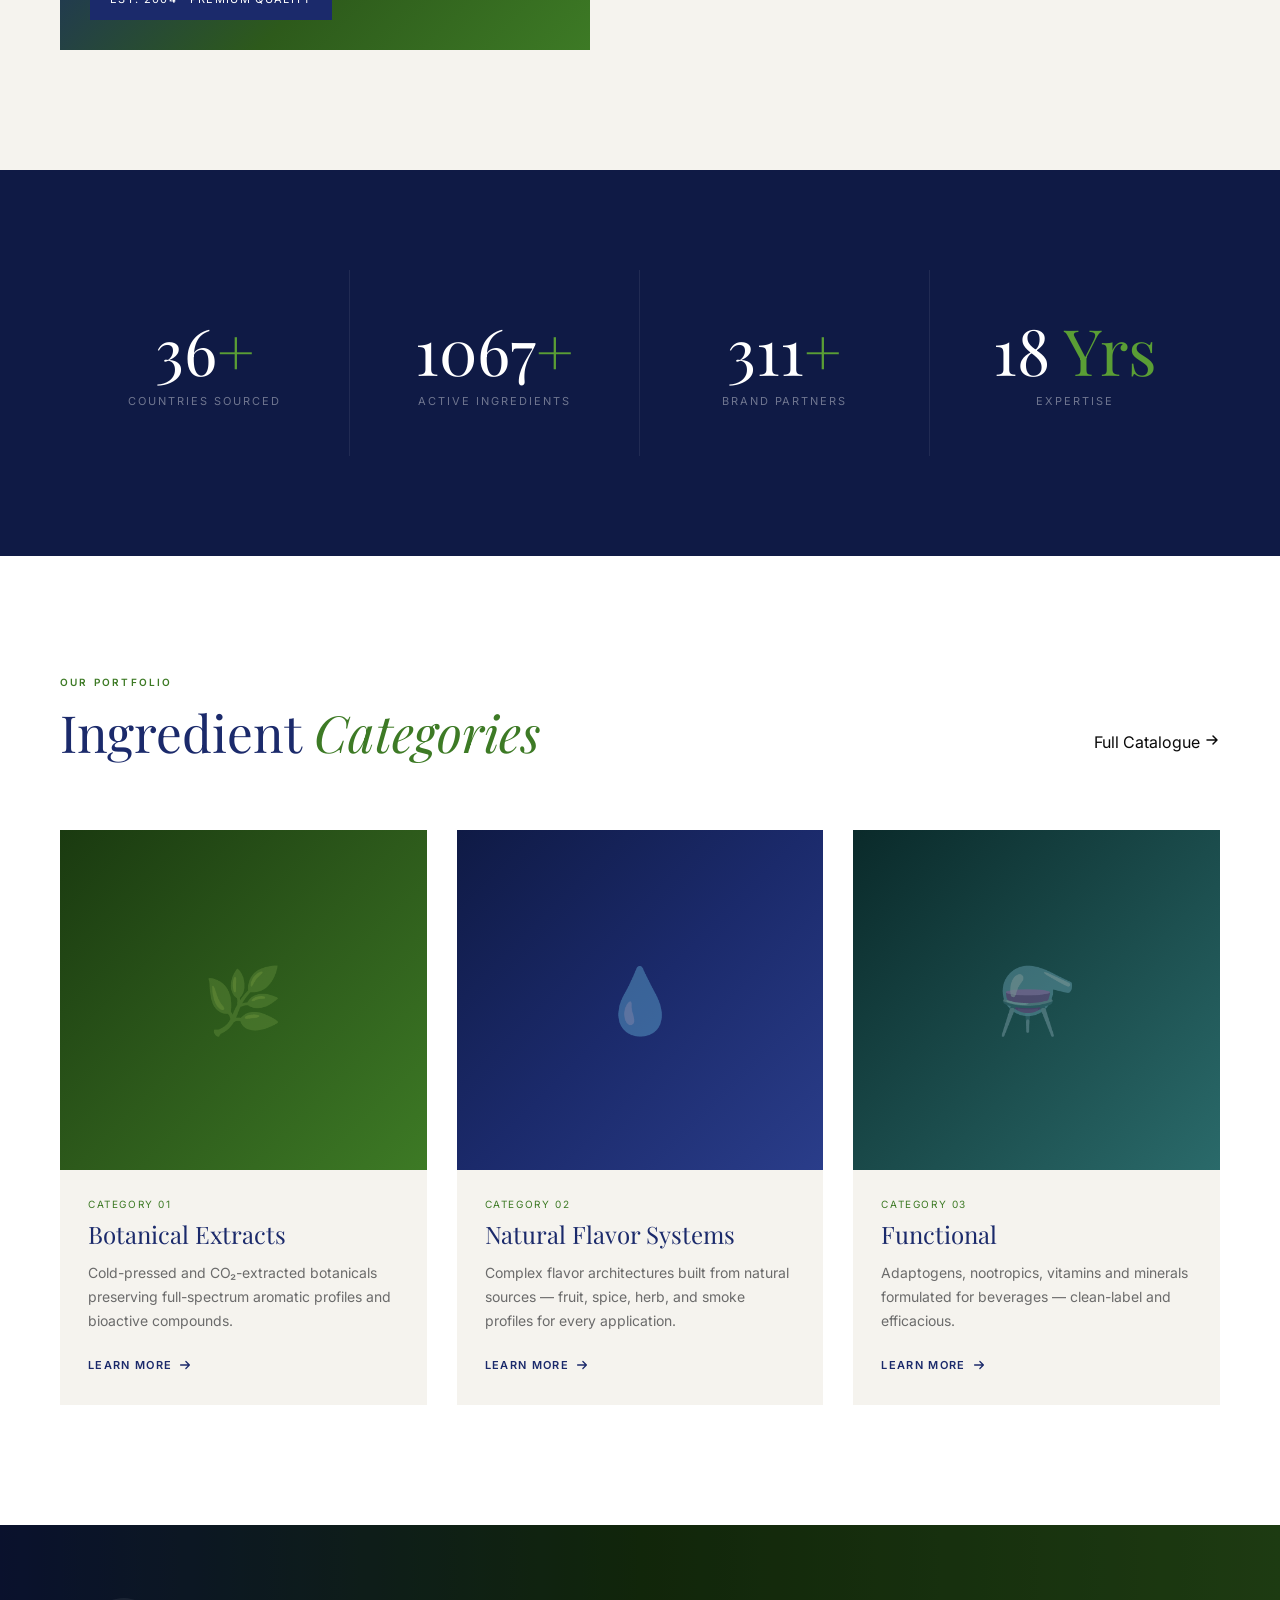
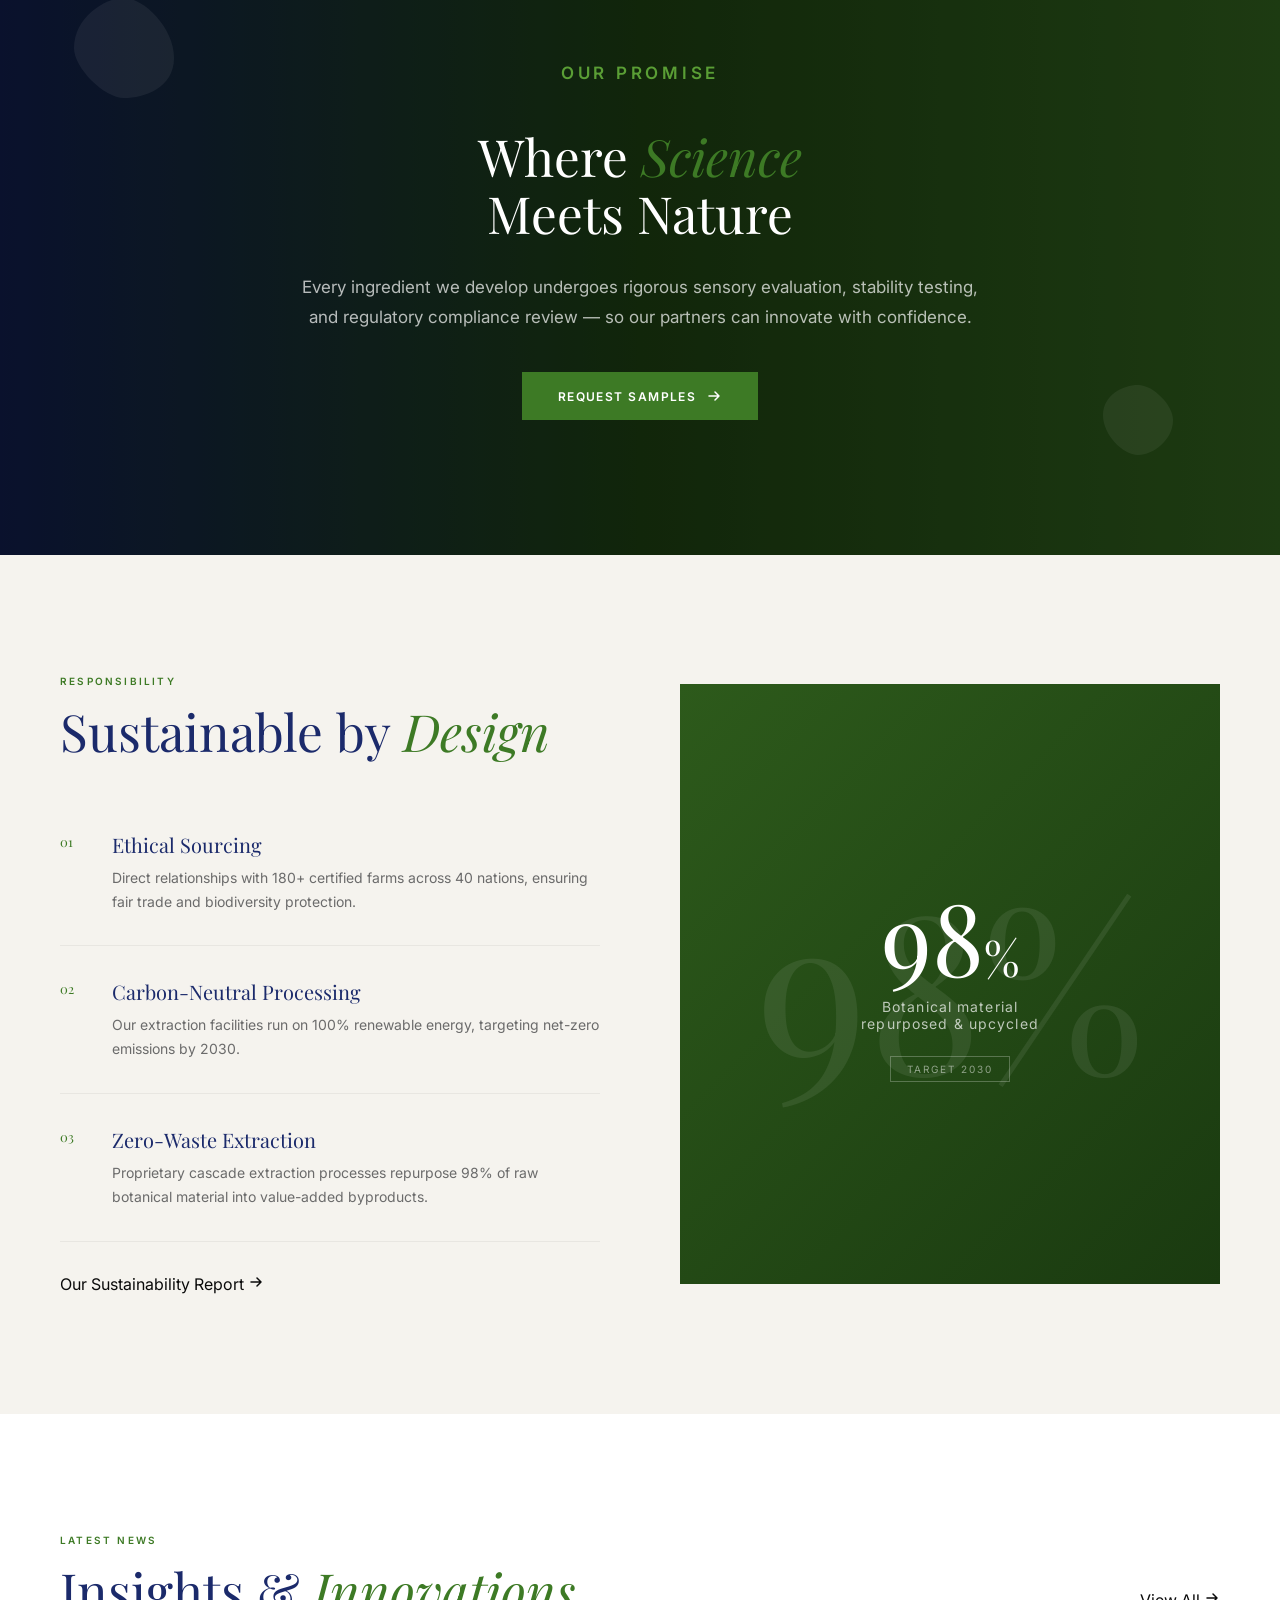
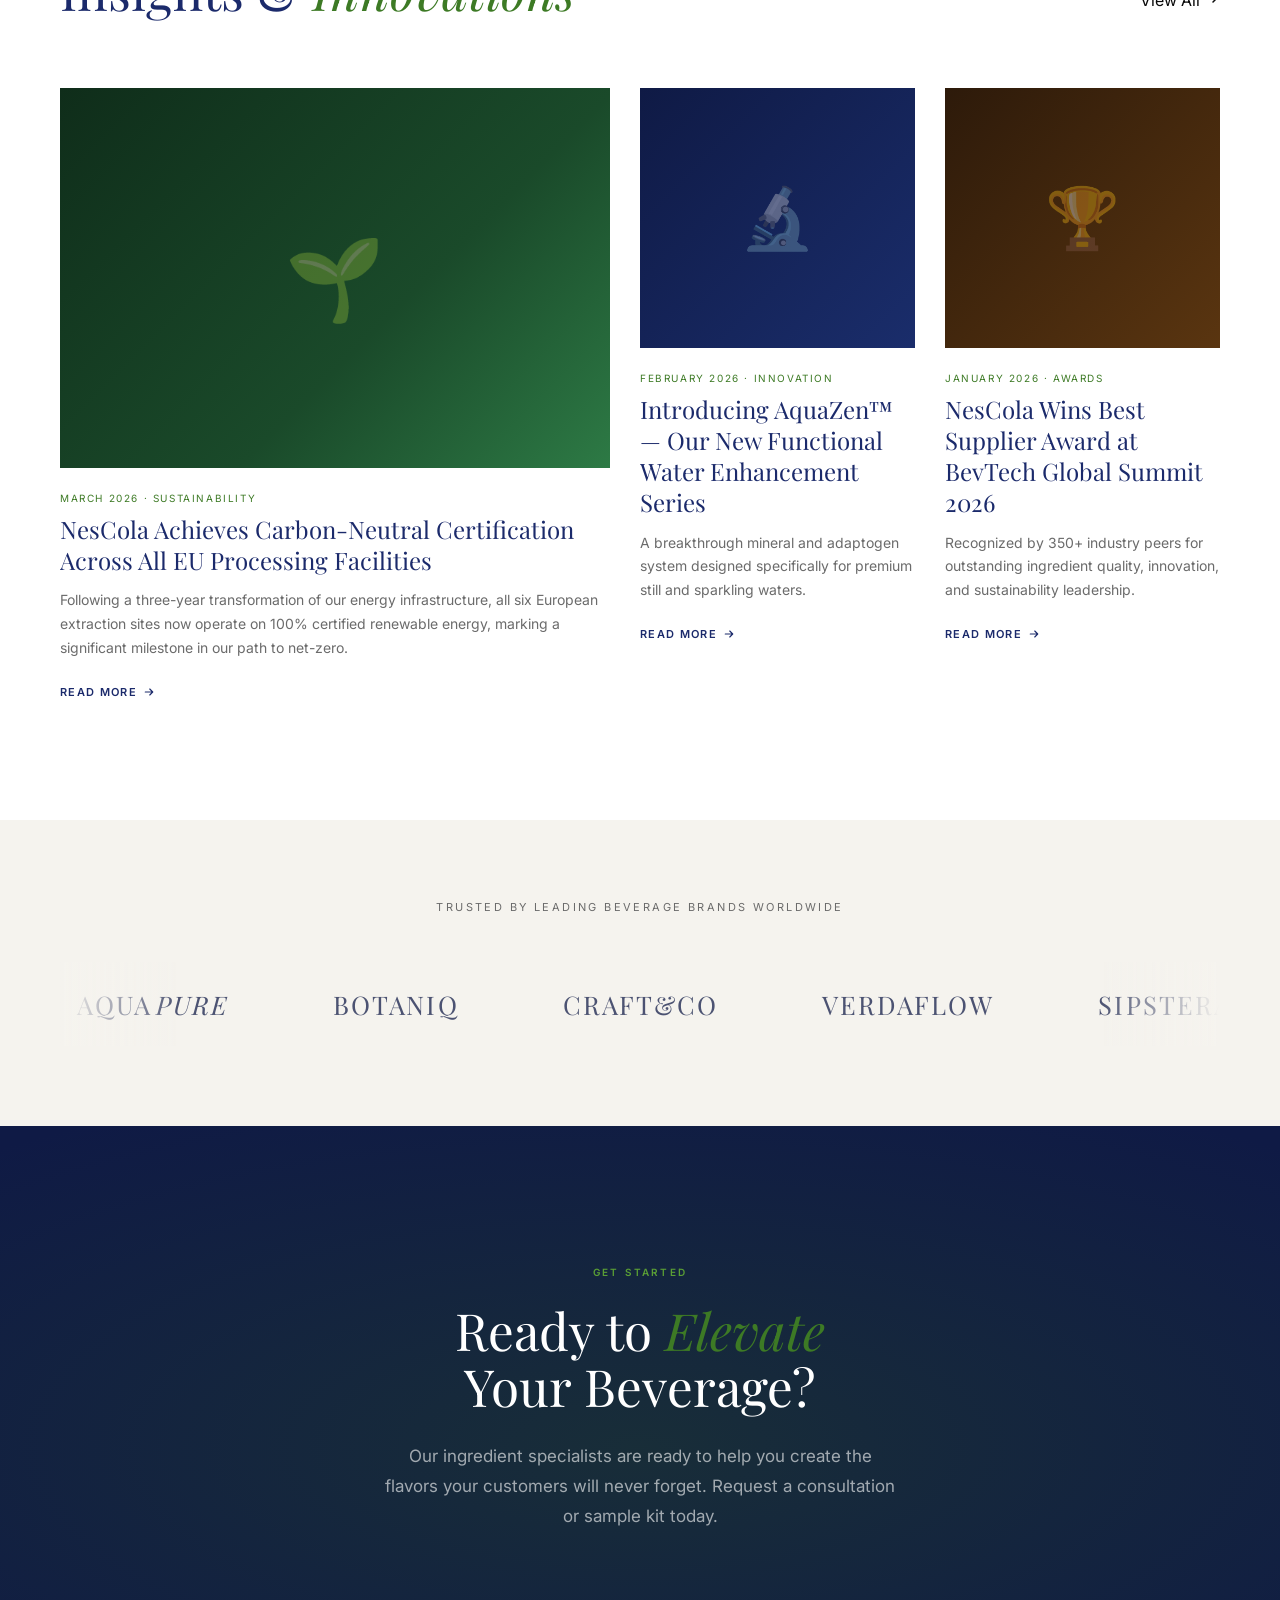
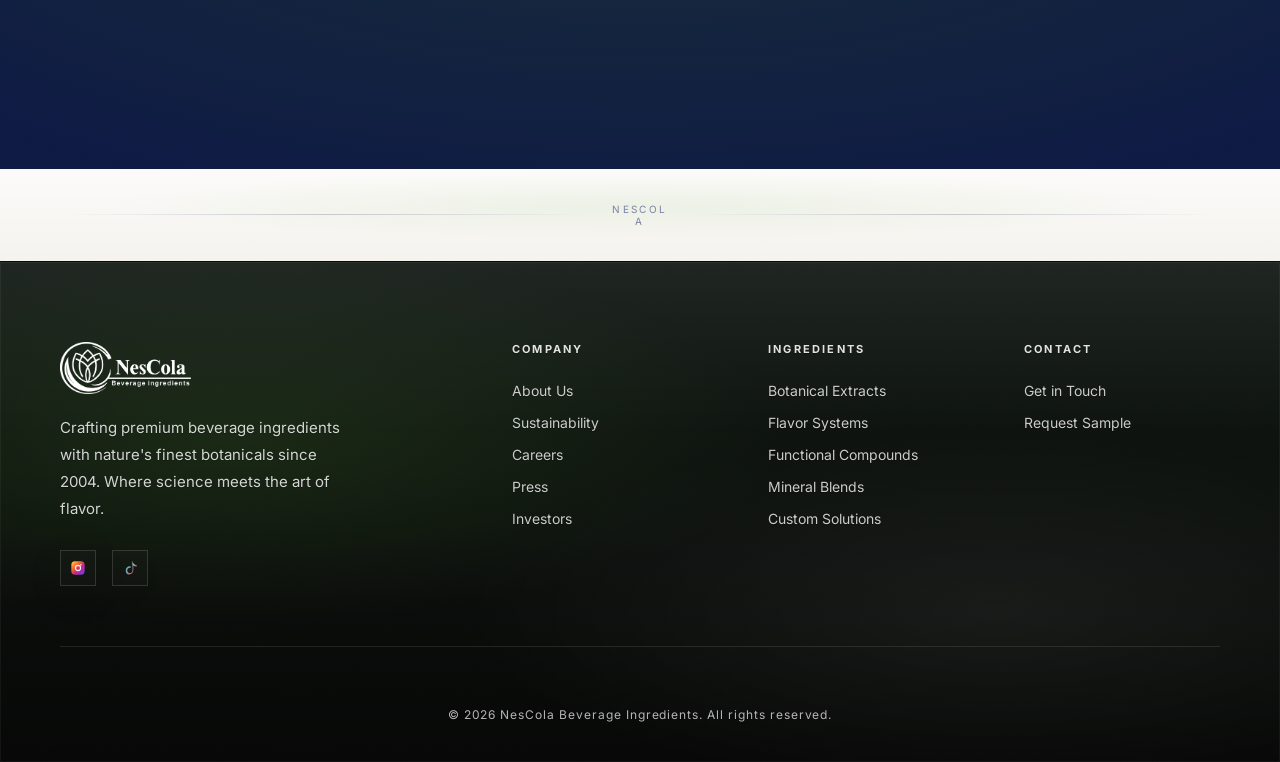
==== commit 5d3c91c5: "Tab icon tab_icon.png, navbar scrim, Edge lang dropdown close Made-with: Cursor" ====
--- a/index.html
+++ b/index.html
@@ -3,9 +3,9 @@
 <head>
   <meta charset="UTF-8" />
   <meta name="viewport" content="width=device-width, initial-scale=1.0" />
-  <link rel="icon" href="favicon.svg" type="image/svg+xml" />
-  <link rel="icon" href="logo.png" type="image/png" />
-  <link rel="apple-touch-icon" href="logo.png" />
+  <link rel="icon" href="images/tab_icon.png" type="image/png" sizes="32x32" />
+  <link rel="icon" href="images/tab_icon.png" type="image/png" sizes="192x192" />
+  <link rel="apple-touch-icon" href="images/tab_icon.png" sizes="180x180" />
   <title>NesCola – Beverage Ingredients</title>
   <meta name="description" content="NesCola crafts premium beverage ingredients — botanical extracts, natural flavors, and functional compounds for world-class drink makers." />
   <link rel="preconnect" href="https://fonts.googleapis.com" />
--- a/css/style.css
+++ b/css/style.css
@@ -321,6 +321,14 @@
   backdrop-filter: blur(20px);
   padding: 16px 60px;
   box-shadow: 0 1px 30px rgba(0,0,0,0.08);
+}
+/* Fixed bar over full-bleed heroes: scrim so hero copy (e.g. eyebrow) doesn’t read through under the logo */
+body:has(.hero) #navbar:not(.scrolled),
+body:has(.page-hero) #navbar:not(.scrolled) {
+  background: rgba(15, 26, 69, 0.88);
+  backdrop-filter: blur(14px);
+  -webkit-backdrop-filter: blur(14px);
+  box-shadow: 0 1px 0 rgba(255, 255, 255, 0.06);
 }
 #navbar.dark-nav {
   background: transparent;
